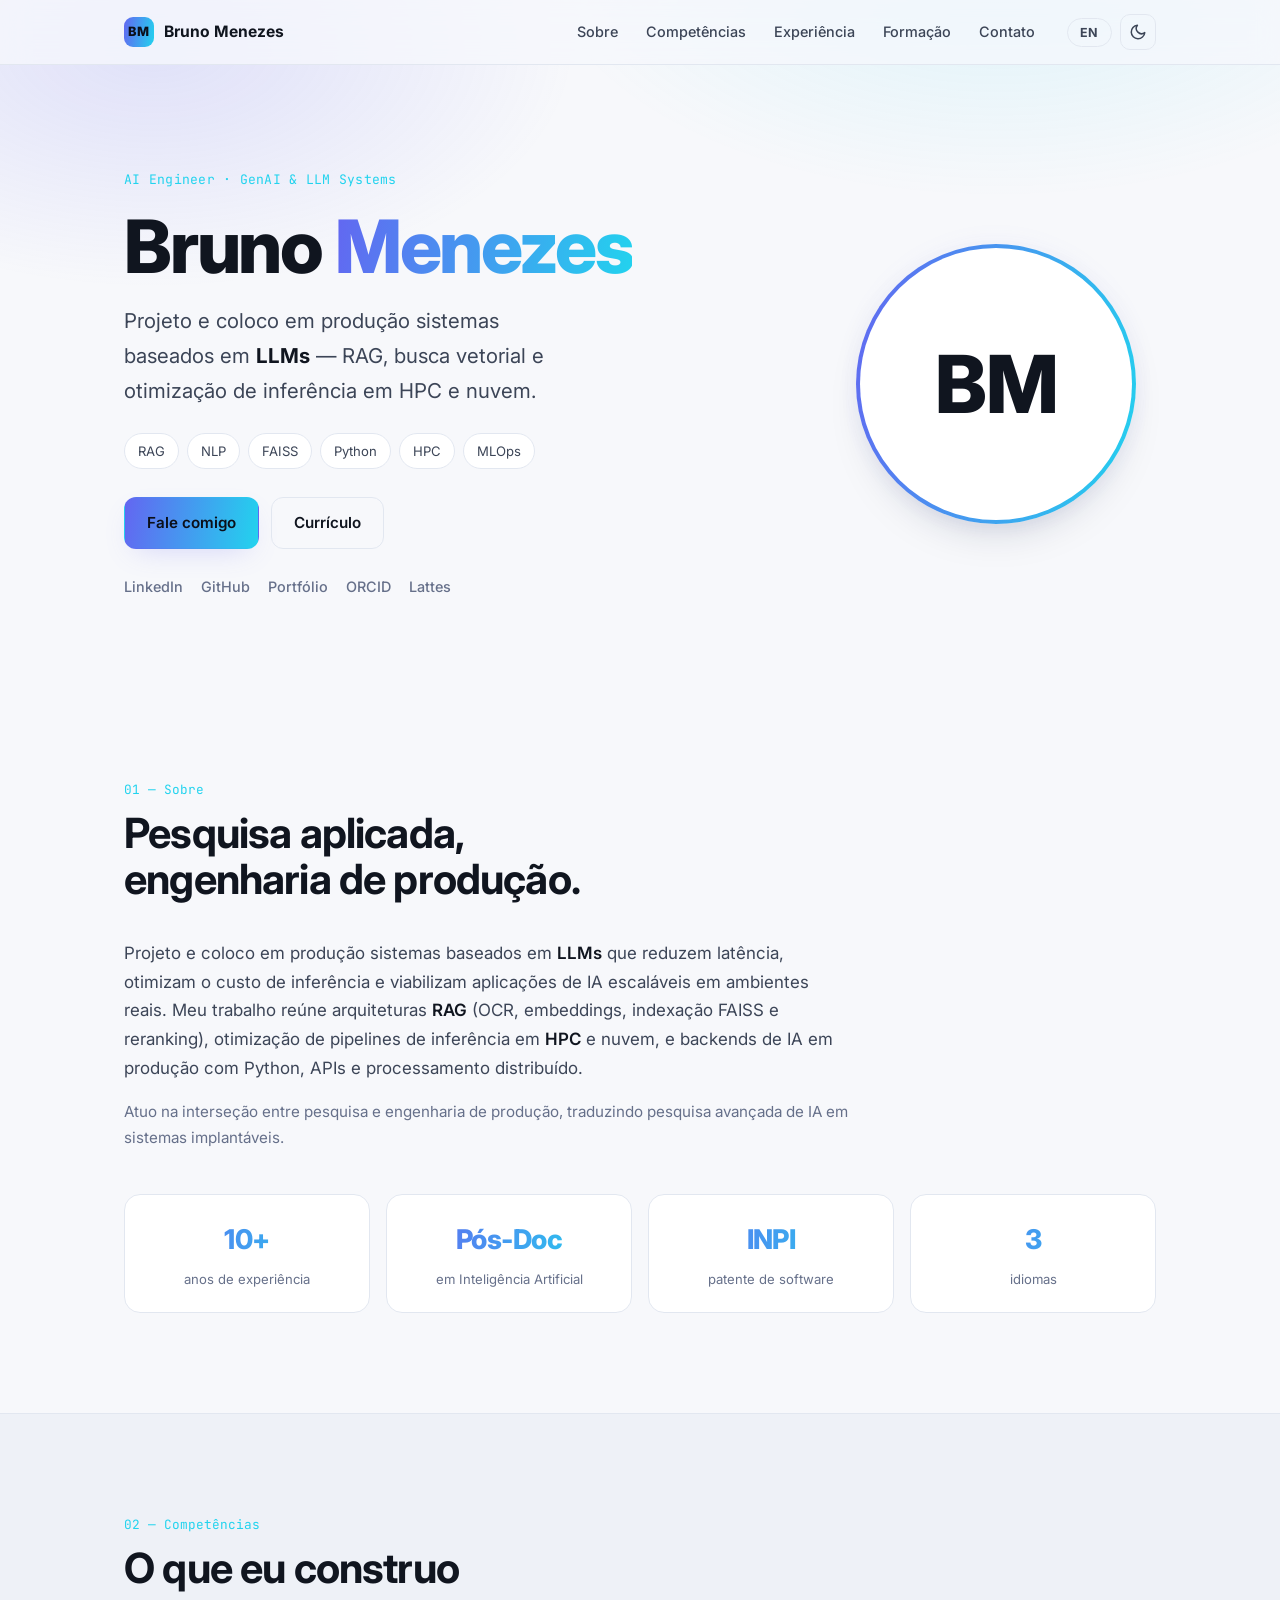
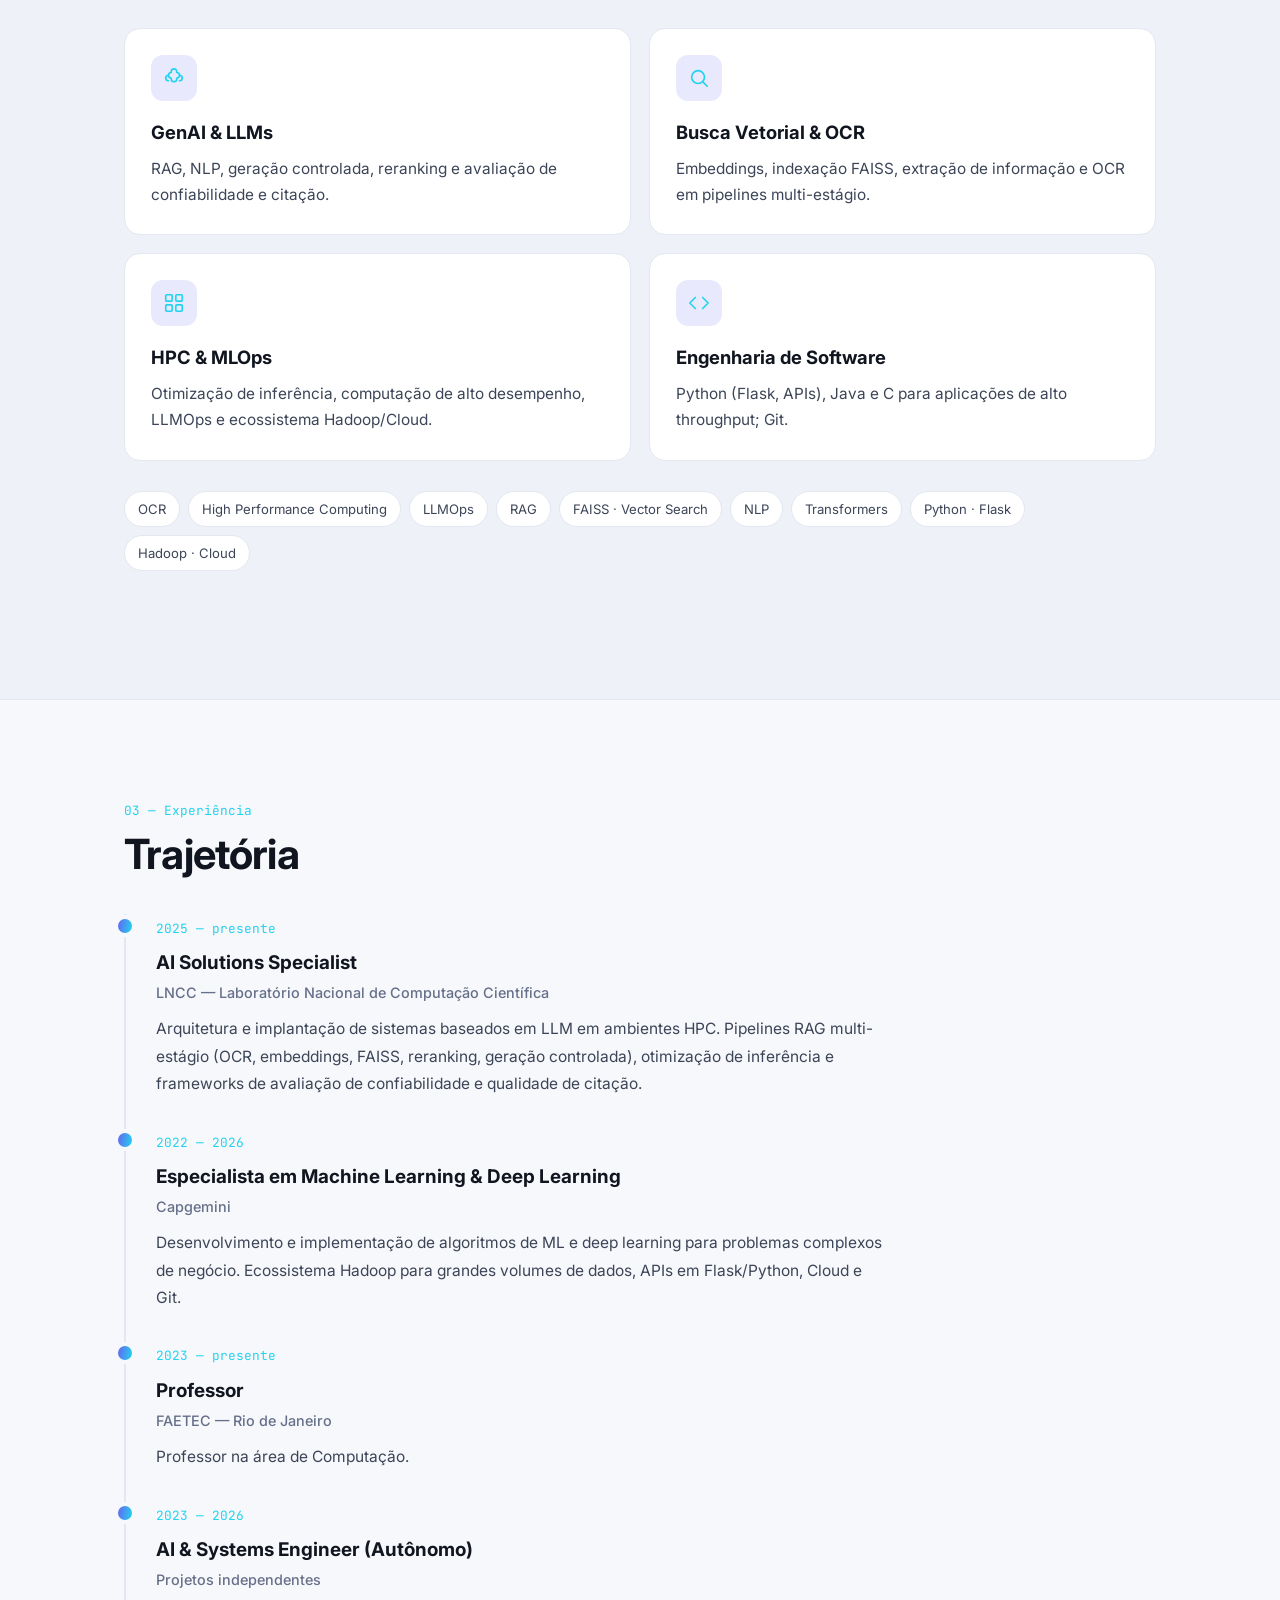
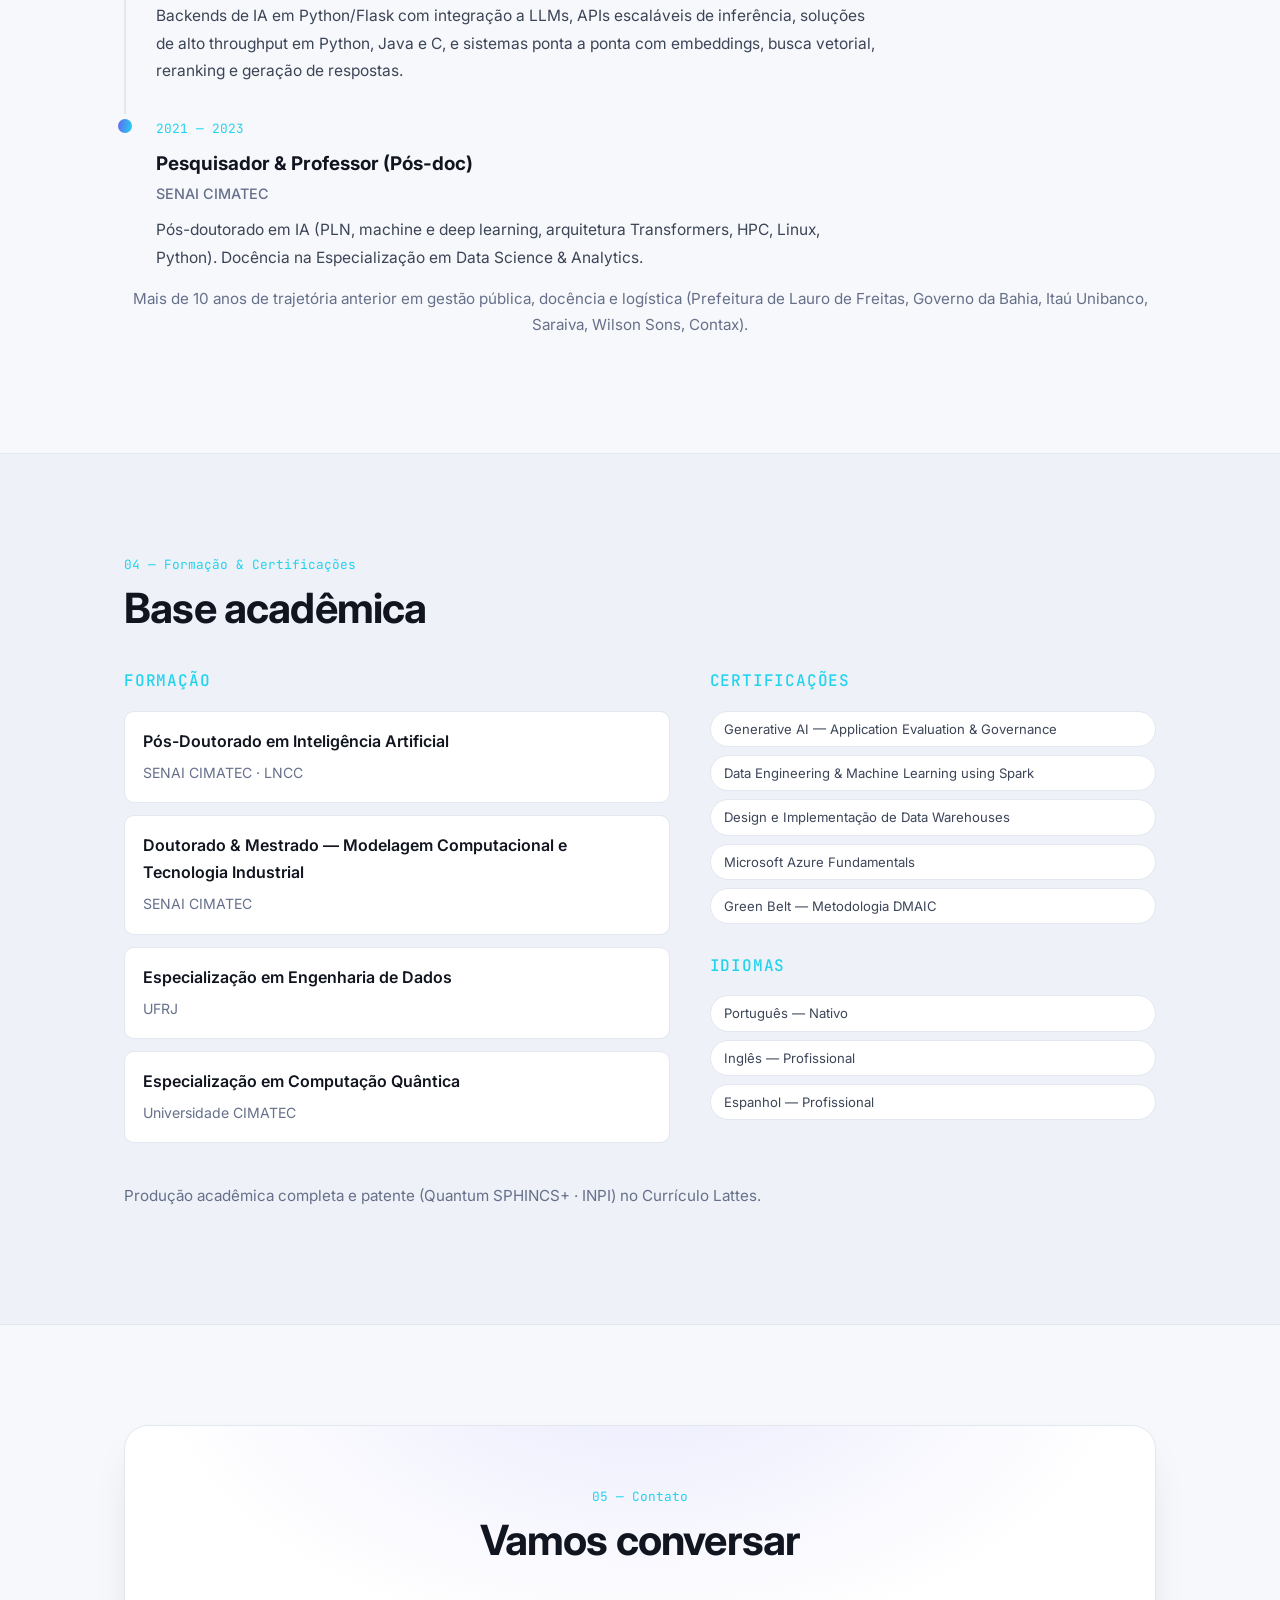
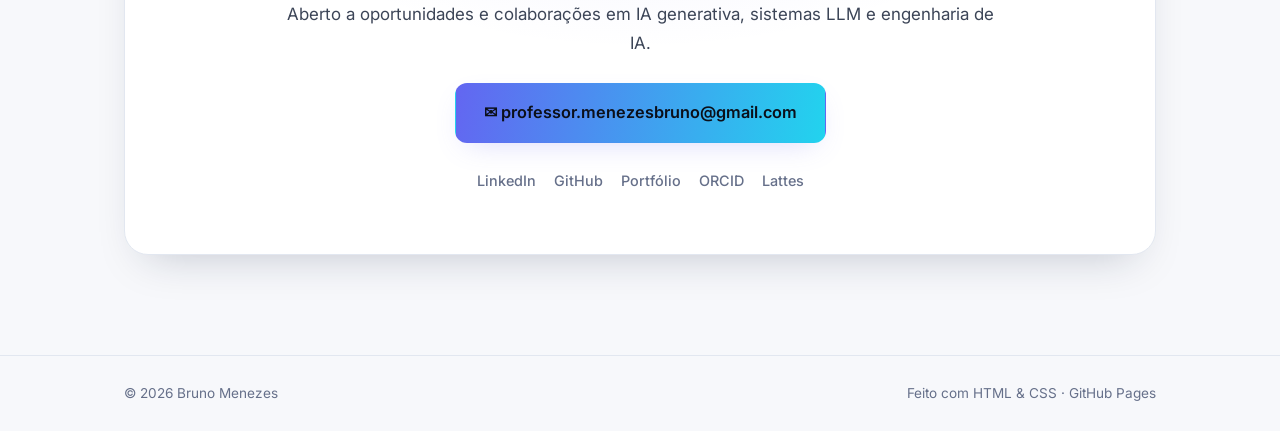
==== index.html @ fcf33733 "Redesign: template profissional moderno (tema claro/escuro, SEO, a11y, animações)" ====
<!DOCTYPE html>
<html lang="pt-BR">
<head>
  <meta charset="UTF-8" />
  <meta name="viewport" content="width=device-width, initial-scale=1.0" />
  <title>Bruno Menezes — AI Engineer · GenAI &amp; LLM Systems</title>
  <meta name="description" content="Bruno Menezes — AI Engineer especializado em sistemas GenAI e LLM em produção: RAG, NLP, busca vetorial (FAISS), Python, HPC e MLOps." />
  <meta name="author" content="Bruno Menezes" />
  <meta name="theme-color" content="#0b0f19" />

  <!-- Open Graph / Social -->
  <meta property="og:type" content="profile" />
  <meta property="og:title" content="Bruno Menezes — AI Engineer · GenAI & LLM Systems" />
  <meta property="og:description" content="Sistemas GenAI e LLM em produção: RAG, NLP, busca vetorial (FAISS), Python, HPC e MLOps." />
  <meta property="og:url" content="https://brunoleomenezes.github.io/" />
  <meta property="og:locale" content="pt_BR" />
  <meta property="og:locale:alternate" content="en_US" />
  <meta name="twitter:card" content="summary" />
  <meta name="twitter:title" content="Bruno Menezes — AI Engineer" />
  <meta name="twitter:description" content="GenAI & LLM Systems · RAG · NLP · FAISS · Python · HPC · MLOps" />

  <link rel="canonical" href="https://brunoleomenezes.github.io/" />
  <!-- Favicon: monograma BM em SVG -->
  <link rel="icon" href="data:image/svg+xml,%3Csvg xmlns='http://www.w3.org/2000/svg' viewBox='0 0 64 64'%3E%3Cdefs%3E%3ClinearGradient id='g' x1='0' y1='0' x2='1' y2='1'%3E%3Cstop offset='0' stop-color='%236366f1'/%3E%3Cstop offset='1' stop-color='%2322d3ee'/%3E%3C/linearGradient%3E%3C/defs%3E%3Crect width='64' height='64' rx='16' fill='url(%23g)'/%3E%3Ctext x='32' y='44' font-family='Arial,sans-serif' font-size='30' font-weight='700' text-anchor='middle' fill='%230b0f19'%3EBM%3C/text%3E%3C/svg%3E" />

  <link rel="preconnect" href="https://fonts.googleapis.com" />
  <link rel="preconnect" href="https://fonts.gstatic.com" crossorigin />
  <link href="https://fonts.googleapis.com/css2?family=Inter:wght@400;500;600;700;800&family=JetBrains+Mono:wght@500&display=swap" rel="stylesheet" />
  <link rel="stylesheet" href="assets/style.css?v=3" />

  <!-- Dados estruturados: Person -->
  <script type="application/ld+json">
  {
    "@context": "https://schema.org",
    "@type": "Person",
    "name": "Bruno Menezes",
    "jobTitle": "AI Engineer",
    "email": "mailto:professor.menezesbruno@gmail.com",
    "url": "https://brunoleomenezes.github.io/",
    "knowsAbout": ["Generative AI", "Large Language Models", "RAG", "NLP", "Vector Search", "FAISS", "High Performance Computing", "MLOps", "Python"],
    "sameAs": [
      "https://www.linkedin.com/in/bruno-menezes-93638b23/",
      "https://github.com/brunoleomenezes",
      "https://orcid.org/0000-0001-6249-2395",
      "http://lattes.cnpq.br/7671983530035555"
    ]
  }
  </script>
</head>
<body class="lang-pt">
  <a class="skip-link" href="#main"><span class="pt">Pular para o conteúdo</span><span class="en">Skip to content</span></a>

  <header class="site-header" id="top">
    <div class="container header-inner">
      <a class="brand" href="#top" aria-label="Bruno Menezes">
        <span class="brand-mark">BM</span>
        <span class="brand-name">Bruno Menezes</span>
      </a>
      <nav class="nav" aria-label="Primária">
        <a href="#sobre"><span class="pt">Sobre</span><span class="en">About</span></a>
        <a href="#competencias"><span class="pt">Competências</span><span class="en">Skills</span></a>
        <a href="#experiencia"><span class="pt">Experiência</span><span class="en">Experience</span></a>
        <a href="#formacao"><span class="pt">Formação</span><span class="en">Education</span></a>
        <a href="#contato"><span class="pt">Contato</span><span class="en">Contact</span></a>
      </nav>
      <div class="header-actions">
        <button id="langToggle" class="pill-btn" type="button" aria-label="Alternar idioma">
          <span class="pt">EN</span><span class="en">PT</span>
        </button>
        <button id="themeToggle" class="icon-btn" type="button" aria-label="Alternar tema" title="Tema claro/escuro">
          <svg class="ic-sun" width="18" height="18" viewBox="0 0 24 24" fill="none" stroke="currentColor" stroke-width="2" stroke-linecap="round"><circle cx="12" cy="12" r="4"/><path d="M12 2v2M12 20v2M4.9 4.9l1.4 1.4M17.7 17.7l1.4 1.4M2 12h2M20 12h2M4.9 19.1l1.4-1.4M17.7 6.3l1.4-1.4"/></svg>
          <svg class="ic-moon" width="18" height="18" viewBox="0 0 24 24" fill="none" stroke="currentColor" stroke-width="2" stroke-linecap="round" stroke-linejoin="round"><path d="M21 12.8A9 9 0 1 1 11.2 3a7 7 0 0 0 9.8 9.8z"/></svg>
        </button>
      </div>
    </div>
  </header>

  <main id="main">
    <!-- ===================== HERO ===================== -->
    <section class="hero">
      <div class="container hero-grid">
        <div class="hero-text reveal">
          <p class="kicker">AI Engineer · GenAI &amp; LLM Systems</p>
          <h1>Bruno <span class="grad">Menezes</span></h1>
          <p class="hero-sub pt">Projeto e coloco em produção sistemas baseados em <strong>LLMs</strong> — RAG, busca vetorial e otimização de inferência em HPC e nuvem.</p>
          <p class="hero-sub en">I design and ship production-grade <strong>LLM systems</strong> — RAG, vector search and inference optimization across HPC and cloud.</p>
          <ul class="chips">
            <li>RAG</li><li>NLP</li><li>FAISS</li><li>Python</li><li>HPC</li><li>MLOps</li>
          </ul>
          <div class="cta">
            <a class="btn primary" href="#contato"><span class="pt">Fale comigo</span><span class="en">Get in touch</span></a>
            <a class="btn ghost" href="http://lattes.cnpq.br/7671983530035555" target="_blank" rel="noopener"><span class="pt">Currículo</span><span class="en">Résumé</span></a>
          </div>
          <div class="social">
            <a href="https://www.linkedin.com/in/bruno-menezes-93638b23/" target="_blank" rel="noopener" aria-label="LinkedIn">LinkedIn</a>
            <a href="https://github.com/brunoleomenezes" target="_blank" rel="noopener" aria-label="GitHub">GitHub</a>
            <a href="https://sites.google.com/view/professorbrunomenezes" target="_blank" rel="noopener">Portfólio</a>
            <a href="https://orcid.org/0000-0001-6249-2395" target="_blank" rel="noopener">ORCID</a>
            <a href="http://lattes.cnpq.br/7671983530035555" target="_blank" rel="noopener">Lattes</a>
          </div>
        </div>
        <div class="hero-visual reveal">
          <div class="avatar-ring">
            <img class="avatar" src="assets/avatar.jpg" alt="Foto de Bruno Menezes" onerror="this.remove()" />
            <span class="avatar-mono" aria-hidden="true">BM</span>
          </div>
        </div>
      </div>
    </section>

    <!-- ===================== SOBRE ===================== -->
    <section id="sobre" class="section">
      <div class="container">
        <p class="section-kicker">01 — <span class="pt">Sobre</span><span class="en">About</span></p>
        <h2 class="section-title"><span class="pt">Pesquisa aplicada, engenharia de produção.</span><span class="en">Applied research, production engineering.</span></h2>
        <div class="prose reveal">
          <p class="pt">Projeto e coloco em produção sistemas baseados em <strong>LLMs</strong> que reduzem latência, otimizam o custo de inferência e viabilizam aplicações de IA escaláveis em ambientes reais. Meu trabalho reúne arquiteturas <strong>RAG</strong> (OCR, embeddings, indexação FAISS e reranking), otimização de pipelines de inferência em <strong>HPC</strong> e nuvem, e backends de IA em produção com Python, APIs e processamento distribuído.</p>
          <p class="en">I design and deploy production-grade <strong>LLM systems</strong> that reduce latency, optimize inference cost, and enable scalable AI applications in real environments. My work combines scalable <strong>RAG</strong> architectures (OCR, embeddings, FAISS indexing and reranking), inference-pipeline optimization across <strong>HPC</strong> and cloud, and production AI backends built with Python, APIs and distributed processing.</p>
          <p class="pt muted">Atuo na interseção entre pesquisa e engenharia de produção, traduzindo pesquisa avançada de IA em sistemas implantáveis.</p>
          <p class="en muted">I operate at the intersection of research and production engineering, turning advanced AI research into deployable systems.</p>
        </div>
        <div class="stats reveal">
          <div class="stat"><span class="stat-num">10+</span><span class="stat-label"><span class="pt">anos de experiência</span><span class="en">years of experience</span></span></div>
          <div class="stat"><span class="stat-num">Pós-Doc</span><span class="stat-label"><span class="pt">em Inteligência Artificial</span><span class="en">in Artificial Intelligence</span></span></div>
          <div class="stat"><span class="stat-num">INPI</span><span class="stat-label"><span class="pt">patente de software</span><span class="en">software patent</span></span></div>
          <div class="stat"><span class="stat-num">3</span><span class="stat-label"><span class="pt">idiomas</span><span class="en">languages</span></span></div>
        </div>
      </div>
    </section>

    <!-- ===================== COMPETÊNCIAS ===================== -->
    <section id="competencias" class="section alt">
      <div class="container">
        <p class="section-kicker">02 — <span class="pt">Competências</span><span class="en">Skills</span></p>
        <h2 class="section-title"><span class="pt">O que eu construo</span><span class="en">What I build</span></h2>
        <div class="cards">
          <article class="card reveal">
            <div class="card-ic">
              <svg width="22" height="22" viewBox="0 0 24 24" fill="none" stroke="currentColor" stroke-width="1.8" stroke-linecap="round" stroke-linejoin="round"><path d="M12 2a3 3 0 0 0-3 3v1a3 3 0 0 0 0 6v1a3 3 0 0 0 6 0v-1a3 3 0 0 0 0-6V5a3 3 0 0 0-3-3z"/><path d="M6 9a3 3 0 0 0 0 6M18 9a3 3 0 0 1 0 6"/></svg>
            </div>
            <h3>GenAI &amp; LLMs</h3>
            <p class="pt">RAG, NLP, geração controlada, reranking e avaliação de confiabilidade e citação.</p>
            <p class="en">RAG, NLP, controlled generation, reranking, and reliability &amp; citation evaluation.</p>
          </article>
          <article class="card reveal">
            <div class="card-ic">
              <svg width="22" height="22" viewBox="0 0 24 24" fill="none" stroke="currentColor" stroke-width="1.8" stroke-linecap="round" stroke-linejoin="round"><circle cx="11" cy="11" r="7"/><path d="M21 21l-4.3-4.3"/></svg>
            </div>
            <h3><span class="pt">Busca Vetorial &amp; OCR</span><span class="en">Vector Search &amp; OCR</span></h3>
            <p class="pt">Embeddings, indexação FAISS, extração de informação e OCR em pipelines multi-estágio.</p>
            <p class="en">Embeddings, FAISS indexing, information extraction and OCR in multi-stage pipelines.</p>
          </article>
          <article class="card reveal">
            <div class="card-ic">
              <svg width="22" height="22" viewBox="0 0 24 24" fill="none" stroke="currentColor" stroke-width="1.8" stroke-linecap="round" stroke-linejoin="round"><rect x="3" y="3" width="7" height="7" rx="1"/><rect x="14" y="3" width="7" height="7" rx="1"/><rect x="3" y="14" width="7" height="7" rx="1"/><rect x="14" y="14" width="7" height="7" rx="1"/></svg>
            </div>
            <h3>HPC &amp; MLOps</h3>
            <p class="pt">Otimização de inferência, computação de alto desempenho, LLMOps e ecossistema Hadoop/Cloud.</p>
            <p class="en">Inference optimization, high-performance computing, LLMOps and Hadoop/Cloud ecosystem.</p>
          </article>
          <article class="card reveal">
            <div class="card-ic">
              <svg width="22" height="22" viewBox="0 0 24 24" fill="none" stroke="currentColor" stroke-width="1.8" stroke-linecap="round" stroke-linejoin="round"><path d="M8 6l-6 6 6 6M16 6l6 6-6 6"/></svg>
            </div>
            <h3><span class="pt">Engenharia de Software</span><span class="en">Software Engineering</span></h3>
            <p class="pt">Python (Flask, APIs), Java e C para aplicações de alto throughput; Git.</p>
            <p class="en">Python (Flask, APIs), Java and C for high-throughput applications; Git.</p>
          </article>
        </div>
        <ul class="chips wide reveal">
          <li>OCR</li><li>High Performance Computing</li><li>LLMOps</li><li>RAG</li><li>FAISS · Vector Search</li><li>NLP</li><li>Transformers</li><li>Python · Flask</li><li>Hadoop · Cloud</li>
        </ul>
      </div>
    </section>

    <!-- ===================== EXPERIÊNCIA ===================== -->
    <section id="experiencia" class="section">
      <div class="container">
        <p class="section-kicker">03 — <span class="pt">Experiência</span><span class="en">Experience</span></p>
        <h2 class="section-title"><span class="pt">Trajetória</span><span class="en">Career</span></h2>
        <ol class="timeline">
          <li class="reveal">
            <span class="when">2025 — <span class="pt">presente</span><span class="en">present</span></span>
            <h3>AI Solutions Specialist</h3>
            <p class="where">LNCC — Laboratório Nacional de Computação Científica</p>
            <p class="pt">Arquitetura e implantação de sistemas baseados em LLM em ambientes HPC. Pipelines RAG multi-estágio (OCR, embeddings, FAISS, reranking, geração controlada), otimização de inferência e frameworks de avaliação de confiabilidade e qualidade de citação.</p>
            <p class="en">Architected and deployed large-scale LLM-based systems in HPC environments. Multi-stage RAG pipelines (OCR, embeddings, FAISS, reranking, controlled generation), inference optimization and evaluation frameworks for reliability, citation quality and evidence gating.</p>
          </li>
          <li class="reveal">
            <span class="when">2022 — 2026</span>
            <h3><span class="pt">Especialista em Machine Learning &amp; Deep Learning</span><span class="en">Specialist in Machine Learning &amp; Deep Learning</span></h3>
            <p class="where">Capgemini</p>
            <p class="pt">Desenvolvimento e implementação de algoritmos de ML e deep learning para problemas complexos de negócio. Ecossistema Hadoop para grandes volumes de dados, APIs em Flask/Python, Cloud e Git.</p>
            <p class="en">Development and implementation of ML and deep learning algorithms for complex business problems. Hadoop ecosystem for large data volumes, Flask/Python APIs, Cloud and Git.</p>
          </li>
          <li class="reveal">
            <span class="when">2023 — <span class="pt">presente</span><span class="en">present</span></span>
            <h3><span class="pt">Professor</span><span class="en">Professor</span></h3>
            <p class="where">FAETEC — Rio de Janeiro</p>
            <p class="pt">Professor na área de Computação.</p>
            <p class="en">Professor in the field of Computing.</p>
          </li>
          <li class="reveal">
            <span class="when">2023 — 2026</span>
            <h3><span class="pt">AI &amp; Systems Engineer (Autônomo)</span><span class="en">AI &amp; Systems Engineer (Independent)</span></h3>
            <p class="where"><span class="pt">Projetos independentes</span><span class="en">Independent projects</span></p>
            <p class="pt">Backends de IA em Python/Flask com integração a LLMs, APIs escaláveis de inferência, soluções de alto throughput em Python, Java e C, e sistemas ponta a ponta com embeddings, busca vetorial, reranking e geração de respostas.</p>
            <p class="en">AI backends in Python/Flask with LLM integrations, scalable inference APIs, high-throughput solutions in Python, Java and C, and end-to-end systems with embeddings, vector search, reranking and response generation.</p>
          </li>
          <li class="reveal">
            <span class="when">2021 — 2023</span>
            <h3><span class="pt">Pesquisador &amp; Professor (Pós-doc)</span><span class="en">Researcher &amp; Professor (Postdoc)</span></h3>
            <p class="where">SENAI CIMATEC</p>
            <p class="pt">Pós-doutorado em IA (PLN, machine e deep learning, arquitetura Transformers, HPC, Linux, Python). Docência na Especialização em Data Science &amp; Analytics.</p>
            <p class="en">Postdoctoral research in AI (NLP, machine and deep learning, Transformer architecture, HPC, Linux, Python). Teaching in the Data Science &amp; Analytics specialization.</p>
          </li>
        </ol>
        <p class="muted pt center">Mais de 10 anos de trajetória anterior em gestão pública, docência e logística (Prefeitura de Lauro de Freitas, Governo da Bahia, Itaú Unibanco, Saraiva, Wilson Sons, Contax).</p>
        <p class="muted en center">10+ years of prior experience in public administration, teaching and logistics (Lauro de Freitas City Hall, Government of Bahia, Itaú Unibanco, Saraiva, Wilson Sons, Contax).</p>
      </div>
    </section>

    <!-- ===================== FORMAÇÃO & CERTIFICAÇÕES ===================== -->
    <section id="formacao" class="section alt">
      <div class="container">
        <p class="section-kicker">04 — <span class="pt">Formação &amp; Certificações</span><span class="en">Education &amp; Certifications</span></p>
        <h2 class="section-title"><span class="pt">Base acadêmica</span><span class="en">Academic foundation</span></h2>
        <div class="edu-grid">
          <div class="edu-col reveal">
            <h3 class="colhead"><span class="pt">Formação</span><span class="en">Education</span></h3>
            <ul class="edu-list">
              <li><strong><span class="pt">Pós-Doutorado em Inteligência Artificial</span><span class="en">Post-doctorate in Artificial Intelligence</span></strong><span class="edu-org">SENAI CIMATEC · LNCC</span></li>
              <li><strong><span class="pt">Doutorado &amp; Mestrado — Modelagem Computacional e Tecnologia Industrial</span><span class="en">Doctorate &amp; Master's — Computational Modeling and Industrial Technology</span></strong><span class="edu-org">SENAI CIMATEC</span></li>
              <li><strong><span class="pt">Especialização em Engenharia de Dados</span><span class="en">Specialization in Data Engineering</span></strong><span class="edu-org">UFRJ</span></li>
              <li><strong><span class="pt">Especialização em Computação Quântica</span><span class="en">Specialization in Quantum Computing</span></strong><span class="edu-org">Universidade CIMATEC</span></li>
            </ul>
          </div>
          <div class="edu-col reveal">
            <h3 class="colhead"><span class="pt">Certificações</span><span class="en">Certifications</span></h3>
            <ul class="chips col">
              <li>Generative AI — Application Evaluation &amp; Governance</li>
              <li>Data Engineering &amp; Machine Learning using Spark</li>
              <li>Design e Implementação de Data Warehouses</li>
              <li>Microsoft Azure Fundamentals</li>
              <li>Green Belt — Metodologia DMAIC</li>
            </ul>
            <h3 class="colhead"><span class="pt">Idiomas</span><span class="en">Languages</span></h3>
            <ul class="chips col">
              <li><span class="pt">Português — Nativo</span><span class="en">Portuguese — Native</span></li>
              <li><span class="pt">Inglês — Profissional</span><span class="en">English — Professional</span></li>
              <li><span class="pt">Espanhol — Profissional</span><span class="en">Spanish — Professional</span></li>
            </ul>
          </div>
        </div>
        <p class="muted pt">Produção acadêmica completa e patente (Quantum SPHINCS+ · INPI) no <a href="http://lattes.cnpq.br/7671983530035555" target="_blank" rel="noopener">Currículo Lattes</a>.</p>
        <p class="muted en">Full academic record and patent (Quantum SPHINCS+ · INPI) on the <a href="http://lattes.cnpq.br/7671983530035555" target="_blank" rel="noopener">Lattes CV</a>.</p>
      </div>
    </section>

    <!-- ===================== CONTATO ===================== -->
    <section id="contato" class="section">
      <div class="container">
        <div class="contact-card reveal">
          <p class="section-kicker">05 — <span class="pt">Contato</span><span class="en">Contact</span></p>
          <h2 class="section-title"><span class="pt">Vamos conversar</span><span class="en">Let's talk</span></h2>
          <p class="prose pt">Aberto a oportunidades e colaborações em IA generativa, sistemas LLM e engenharia de IA.</p>
          <p class="prose en">Open to opportunities and collaborations in generative AI, LLM systems and AI engineering.</p>
          <a class="btn primary big" href="mailto:professor.menezesbruno@gmail.com">✉︎ professor.menezesbruno@gmail.com</a>
          <div class="social center">
            <a href="https://www.linkedin.com/in/bruno-menezes-93638b23/" target="_blank" rel="noopener">LinkedIn</a>
            <a href="https://github.com/brunoleomenezes" target="_blank" rel="noopener">GitHub</a>
            <a href="https://sites.google.com/view/professorbrunomenezes" target="_blank" rel="noopener">Portfólio</a>
            <a href="https://orcid.org/0000-0001-6249-2395" target="_blank" rel="noopener">ORCID</a>
            <a href="http://lattes.cnpq.br/7671983530035555" target="_blank" rel="noopener">Lattes</a>
          </div>
        </div>
      </div>
    </section>
  </main>

  <footer class="site-footer">
    <div class="container footer-inner">
      <span>© <span id="year"></span> Bruno Menezes</span>
      <span class="pt">Feito com HTML &amp; CSS · GitHub Pages</span>
      <span class="en">Built with HTML &amp; CSS · GitHub Pages</span>
    </div>
  </footer>

  <script>
    document.getElementById('year').textContent = new Date().getFullYear();

    /* ---------- Idioma (PT/EN) ---------- */
    (function () {
      var body = document.body;
      var saved = localStorage.getItem('lang');
      if (saved === 'en' || saved === 'pt') apply(saved);
      function apply(lang) {
        body.classList.remove('lang-pt', 'lang-en');
        body.classList.add('lang-' + lang);
        document.documentElement.lang = (lang === 'en') ? 'en' : 'pt-BR';
        localStorage.setItem('lang', lang);
      }
      document.getElementById('langToggle').addEventListener('click', function () {
        apply(body.classList.contains('lang-en') ? 'pt' : 'en');
      });
    })();

    /* ---------- Tema (claro/escuro) ---------- */
    (function () {
      var root = document.documentElement;
      var saved = localStorage.getItem('theme');
      if (saved) root.setAttribute('data-theme', saved);
      document.getElementById('themeToggle').addEventListener('click', function () {
        var cur = root.getAttribute('data-theme');
        if (!cur) cur = matchMedia('(prefers-color-scheme: light)').matches ? 'light' : 'dark';
        var next = cur === 'dark' ? 'light' : 'dark';
        root.setAttribute('data-theme', next);
        localStorage.setItem('theme', next);
      });
    })();

    /* ---------- Revelação no scroll ---------- */
    (function () {
      var reduce = matchMedia('(prefers-reduced-motion: reduce)').matches;
      var items = document.querySelectorAll('.reveal');
      if (reduce || !('IntersectionObserver' in window)) {
        items.forEach(function (el) { el.classList.add('in'); });
        return;
      }
      var io = new IntersectionObserver(function (entries) {
        entries.forEach(function (e) {
          if (e.isIntersecting) { e.target.classList.add('in'); io.unobserve(e.target); }
        });
      }, { threshold: 0.12 });
      items.forEach(function (el) { io.observe(el); });
    })();
  </script>
</body>
</html>
---- assets/style.css ----
/* =========================================================
   Bruno Menezes — Template pessoal
   Design system: tema claro/escuro, i18n PT/EN, responsivo
   ========================================================= */

:root {
  /* Escala tipográfica e espaçamento */
  --font: 'Inter', -apple-system, BlinkMacSystemFont, 'Segoe UI', Roboto, sans-serif;
  --mono: 'JetBrains Mono', ui-monospace, SFMono-Regular, Menlo, monospace;
  --container: 1080px;
  --radius: 16px;
  --radius-sm: 10px;

  /* Acento (gradiente da marca) */
  --accent: #6366f1;
  --accent-2: #22d3ee;
  --grad: linear-gradient(100deg, var(--accent), var(--accent-2));

  /* Tema escuro (padrão) */
  --bg: #0b0f19;
  --bg-elev: #111726;
  --bg-alt: #0e1320;
  --card: #141b2c;
  --card-hover: #18213500;
  --text: #e8ecf3;
  --text-soft: #b7c0d0;
  --muted: #8b95a7;
  --border: #212a3d;
  --ring: rgba(99, 102, 241, .35);
  --shadow: 0 20px 50px -20px rgba(0, 0, 0, .6);
  --header-bg: rgba(11, 15, 25, .72);
}

:root[data-theme="light"] {
  --bg: #f7f8fb;
  --bg-elev: #ffffff;
  --bg-alt: #eef1f7;
  --card: #ffffff;
  --text: #10151f;
  --text-soft: #3c4557;
  --muted: #66708a;
  --border: #e2e7f0;
  --ring: rgba(99, 102, 241, .28);
  --shadow: 0 20px 45px -22px rgba(20, 30, 60, .25);
  --header-bg: rgba(247, 248, 251, .78);
}

@media (prefers-color-scheme: light) {
  :root:not([data-theme]) {
    --bg: #f7f8fb; --bg-elev: #ffffff; --bg-alt: #eef1f7; --card: #ffffff;
    --text: #10151f; --text-soft: #3c4557; --muted: #66708a; --border: #e2e7f0;
    --ring: rgba(99, 102, 241, .28); --shadow: 0 20px 45px -22px rgba(20, 30, 60, .25);
    --header-bg: rgba(247, 248, 251, .78);
  }
}

* { box-sizing: border-box; }
html { scroll-behavior: smooth; scroll-padding-top: 84px; }

body {
  margin: 0;
  font-family: var(--font);
  background: var(--bg);
  color: var(--text);
  line-height: 1.7;
  -webkit-font-smoothing: antialiased;
  overflow-x: hidden;
}

/* Fundo com brilho sutil */
body::before {
  content: "";
  position: fixed;
  inset: 0;
  z-index: -1;
  background:
    radial-gradient(60% 45% at 78% -5%, rgba(34, 211, 238, .12), transparent 60%),
    radial-gradient(55% 45% at 12% 5%, rgba(99, 102, 241, .16), transparent 60%);
  pointer-events: none;
}

a { color: inherit; text-decoration: none; }
.container { width: 100%; max-width: var(--container); margin: 0 auto; padding: 0 24px; }

/* ---------- i18n ---------- */
.en { display: none; }
body.lang-en .en { display: revert; }
body.lang-en .pt { display: none; }
.nav a .pt, .nav a .en, h1 .pt, h1 .en, h2 .pt, h2 .en, h3 .pt, h3 .en,
.when .pt, .when .en, .pill-btn .pt, .pill-btn .en, .section-kicker .pt, .section-kicker .en,
.stat-label .pt, .stat-label .en, li .pt, li .en { display: inline; }
body.lang-en .nav a .pt, body.lang-en h1 .pt, body.lang-en h2 .pt, body.lang-en h3 .pt,
body.lang-en .when .pt, body.lang-en .pill-btn .pt, body.lang-en .section-kicker .pt,
body.lang-en .stat-label .pt, body.lang-en li .pt { display: none; }
body:not(.lang-en) .nav a .en, body:not(.lang-en) h1 .en, body:not(.lang-en) h2 .en,
body:not(.lang-en) h3 .en, body:not(.lang-en) .when .en, body:not(.lang-en) .pill-btn .en,
body:not(.lang-en) .section-kicker .en, body:not(.lang-en) .stat-label .en,
body:not(.lang-en) li .en { display: none; }

/* ---------- Acessibilidade ---------- */
.skip-link {
  position: absolute; left: -9999px; top: 0; z-index: 100;
  background: var(--accent); color: #fff; padding: 10px 16px; border-radius: 0 0 8px 0;
}
.skip-link:focus { left: 0; }
:focus-visible { outline: 2px solid var(--accent); outline-offset: 3px; border-radius: 4px; }

/* ---------- Header ---------- */
.site-header {
  position: sticky; top: 0; z-index: 50;
  background: var(--header-bg);
  backdrop-filter: saturate(160%) blur(14px);
  -webkit-backdrop-filter: saturate(160%) blur(14px);
  border-bottom: 1px solid var(--border);
}
.header-inner { display: flex; align-items: center; gap: 20px; height: 64px; }
.brand { display: flex; align-items: center; gap: 10px; font-weight: 700; }
.brand-mark {
  display: grid; place-items: center; width: 30px; height: 30px; border-radius: 9px;
  background: var(--grad); color: #0b0f19; font-weight: 800; font-size: .8rem; letter-spacing: .02em;
}
.brand-name { font-size: .98rem; }
.nav { display: flex; gap: 4px; margin-left: auto; }
.nav a {
  color: var(--text-soft); font-size: .9rem; font-weight: 500;
  padding: 8px 12px; border-radius: 8px; transition: color .2s, background .2s;
}
.nav a:hover { color: var(--text); background: color-mix(in srgb, var(--accent) 12%, transparent); }
.header-actions { display: flex; align-items: center; gap: 8px; }

.pill-btn {
  font-family: var(--font); font-size: .78rem; font-weight: 700; letter-spacing: .06em;
  color: var(--text-soft); background: transparent; border: 1px solid var(--border);
  padding: 6px 12px; border-radius: 999px; cursor: pointer; transition: all .2s;
}
.pill-btn:hover { color: var(--text); border-color: var(--accent); }
.icon-btn {
  display: grid; place-items: center; width: 36px; height: 36px; border-radius: 10px;
  color: var(--text-soft); background: transparent; border: 1px solid var(--border); cursor: pointer;
  transition: all .2s;
}
.icon-btn:hover { color: var(--text); border-color: var(--accent); }
.ic-moon { display: none; }
:root[data-theme="light"] .ic-sun { display: none; }
:root[data-theme="light"] .ic-moon { display: block; }
@media (prefers-color-scheme: light) {
  :root:not([data-theme]) .ic-sun { display: none; }
  :root:not([data-theme]) .ic-moon { display: block; }
}

/* ---------- Hero ---------- */
.hero { padding: clamp(48px, 9vw, 104px) 0 clamp(40px, 7vw, 80px); }
.hero-grid { display: grid; grid-template-columns: 1.35fr .65fr; gap: 48px; align-items: center; }
.kicker {
  font-family: var(--mono); font-size: .82rem; letter-spacing: .02em;
  color: var(--accent-2); margin: 0 0 18px;
}
.hero h1 {
  font-size: clamp(2.6rem, 7vw, 4.6rem); line-height: 1.02; letter-spacing: -.03em;
  margin: 0 0 20px; font-weight: 800;
}
.grad { background: var(--grad); -webkit-background-clip: text; background-clip: text; color: transparent; }
.hero-sub { font-size: clamp(1.05rem, 2vw, 1.28rem); color: var(--text-soft); max-width: 34ch; margin: 0 0 24px; }
.hero-sub strong { color: var(--text); }

.chips { display: flex; flex-wrap: wrap; gap: 8px; list-style: none; padding: 0; margin: 0 0 28px; }
.chips li {
  font-size: .82rem; color: var(--text-soft); background: var(--bg-elev);
  border: 1px solid var(--border); padding: 6px 13px; border-radius: 999px;
}
.chips.wide { margin-top: 30px; }
.chips.col { flex-direction: column; align-items: flex-start; }
.chips.col li { width: 100%; }

.cta { display: flex; flex-wrap: wrap; gap: 12px; margin-bottom: 26px; }
.btn {
  display: inline-flex; align-items: center; justify-content: center;
  font-weight: 600; font-size: .95rem; padding: 12px 22px; border-radius: 12px;
  border: 1px solid transparent; transition: transform .15s, box-shadow .2s, background .2s, border-color .2s;
}
.btn.primary { background: var(--grad); color: #0b0f19; box-shadow: 0 10px 30px -12px var(--ring); }
.btn.primary:hover { transform: translateY(-2px); box-shadow: 0 16px 36px -12px var(--ring); }
.btn.ghost { background: transparent; border-color: var(--border); color: var(--text); }
.btn.ghost:hover { border-color: var(--accent); transform: translateY(-2px); }
.btn.big { font-size: 1.02rem; padding: 15px 28px; }

.social { display: flex; flex-wrap: wrap; gap: 18px; }
.social a { color: var(--muted); font-size: .9rem; font-weight: 500; transition: color .2s; position: relative; }
.social a:hover { color: var(--accent-2); }
.social.center { justify-content: center; margin-top: 26px; }

/* Avatar */
.hero-visual { display: flex; justify-content: center; }
.avatar-ring {
  position: relative; width: min(280px, 62vw); aspect-ratio: 1; border-radius: 50%;
  display: grid; place-items: center;
  background: var(--grad); padding: 4px;
  box-shadow: var(--shadow);
}
.avatar-ring::after {
  content: ""; position: absolute; inset: -18px; border-radius: 50%;
  background: radial-gradient(circle, var(--ring), transparent 70%); z-index: -1; filter: blur(6px);
}
.avatar { width: 100%; height: 100%; border-radius: 50%; object-fit: cover; }
.avatar-mono {
  position: absolute; inset: 4px; border-radius: 50%; display: grid; place-items: center;
  background: var(--bg-elev); color: var(--text);
  font-size: clamp(3rem, 10vw, 5rem); font-weight: 800; letter-spacing: -.02em;
}
.avatar + .avatar-mono { display: none; }

/* ---------- Sections ---------- */
.section { padding: clamp(56px, 9vw, 100px) 0; }
.section.alt { background: var(--bg-alt); border-top: 1px solid var(--border); border-bottom: 1px solid var(--border); }
.section-kicker { font-family: var(--mono); font-size: .8rem; color: var(--accent-2); margin: 0 0 10px; }
.section-title {
  font-size: clamp(1.7rem, 4vw, 2.6rem); letter-spacing: -.02em; line-height: 1.1;
  margin: 0 0 36px; font-weight: 700; max-width: 20ch;
}
.prose { max-width: 66ch; font-size: 1.06rem; color: var(--text-soft); }
.prose p { margin: 0 0 16px; }
.prose strong { color: var(--text); font-weight: 600; }
.muted { color: var(--muted); font-size: .95rem; }
.center { text-align: center; margin-left: auto; margin-right: auto; }

/* Stats */
.stats {
  display: grid; grid-template-columns: repeat(4, 1fr); gap: 16px; margin-top: 44px;
}
.stat {
  background: var(--card); border: 1px solid var(--border); border-radius: var(--radius);
  padding: 22px; text-align: center;
}
.stat-num {
  display: block; font-size: 1.7rem; font-weight: 800; letter-spacing: -.02em;
  background: var(--grad); -webkit-background-clip: text; background-clip: text; color: transparent;
}
.stat-label { display: block; font-size: .82rem; color: var(--muted); margin-top: 4px; }

/* Cards */
.cards { display: grid; grid-template-columns: repeat(2, 1fr); gap: 18px; }
.card {
  background: var(--card); border: 1px solid var(--border); border-radius: var(--radius);
  padding: 26px; transition: transform .2s, border-color .2s, box-shadow .2s;
}
.card:hover { transform: translateY(-4px); border-color: var(--accent); box-shadow: var(--shadow); }
.card-ic {
  display: grid; place-items: center; width: 46px; height: 46px; border-radius: 12px;
  color: var(--accent-2); background: color-mix(in srgb, var(--accent) 14%, transparent);
  margin-bottom: 16px;
}
.card h3 { margin: 0 0 8px; font-size: 1.15rem; }
.card p { margin: 0; color: var(--text-soft); font-size: .96rem; }

/* Timeline */
.timeline { list-style: none; padding: 0; margin: 0; max-width: 760px; }
.timeline li {
  position: relative; padding: 0 0 30px 30px; border-left: 2px solid var(--border);
}
.timeline li:last-child { border-left-color: transparent; padding-bottom: 0; }
.timeline li::before {
  content: ""; position: absolute; left: -8px; top: 5px; width: 14px; height: 14px;
  border-radius: 50%; background: var(--grad); box-shadow: 0 0 0 4px var(--bg);
}
.section.alt .timeline li::before { box-shadow: 0 0 0 4px var(--bg-alt); }
.when { font-family: var(--mono); font-size: .8rem; color: var(--accent-2); }
.timeline h3 { margin: 6px 0 2px; font-size: 1.18rem; }
.where { color: var(--muted); font-size: .9rem; margin: 0 0 10px; font-weight: 500; }
.timeline p:not(.where) { color: var(--text-soft); font-size: .97rem; margin: 0; }

/* Education grid */
.edu-grid { display: grid; grid-template-columns: 1.1fr .9fr; gap: 40px; margin-bottom: 28px; }
.colhead { font-size: 1rem; margin: 0 0 16px; color: var(--accent-2); text-transform: uppercase; letter-spacing: .05em; font-family: var(--mono); font-weight: 500; }
.edu-col .colhead + .colhead { margin-top: 30px; }
.edu-list { list-style: none; padding: 0; margin: 0; }
.edu-list li {
  padding: 16px 18px; background: var(--card); border: 1px solid var(--border);
  border-radius: var(--radius-sm); margin-bottom: 12px;
}
.edu-list strong { display: block; font-weight: 600; margin-bottom: 4px; }
.edu-org { color: var(--muted); font-size: .88rem; }

/* Contact */
.contact-card {
  background: var(--card); border: 1px solid var(--border); border-radius: 24px;
  padding: clamp(32px, 6vw, 60px); text-align: center; box-shadow: var(--shadow);
  background-image: radial-gradient(80% 120% at 50% -20%, color-mix(in srgb, var(--accent) 14%, transparent), transparent 60%);
}
.contact-card .section-title { margin-left: auto; margin-right: auto; max-width: none; }
.contact-card .prose { margin: 0 auto 26px; }
.contact-card .btn { margin: 0 auto; }

/* Footer */
.site-footer { border-top: 1px solid var(--border); padding: 26px 0; }
.footer-inner { display: flex; justify-content: space-between; gap: 12px; flex-wrap: wrap; color: var(--muted); font-size: .85rem; }

/* ---------- Reveal ---------- */
.reveal { opacity: 0; transform: translateY(18px); transition: opacity .6s ease, transform .6s ease; }
.reveal.in { opacity: 1; transform: none; }
@media (prefers-reduced-motion: reduce) { .reveal { opacity: 1; transform: none; transition: none; } }

/* ---------- Responsivo ---------- */
@media (max-width: 860px) {
  .hero-grid { grid-template-columns: 1fr; gap: 32px; }
  .hero-visual { order: -1; }
  .hero-sub { max-width: none; }
  .cards { grid-template-columns: 1fr; }
  .stats { grid-template-columns: repeat(2, 1fr); }
  .edu-grid { grid-template-columns: 1fr; gap: 30px; }
  .nav { display: none; }
}
@media (max-width: 420px) {
  .stats { grid-template-columns: 1fr; }
}
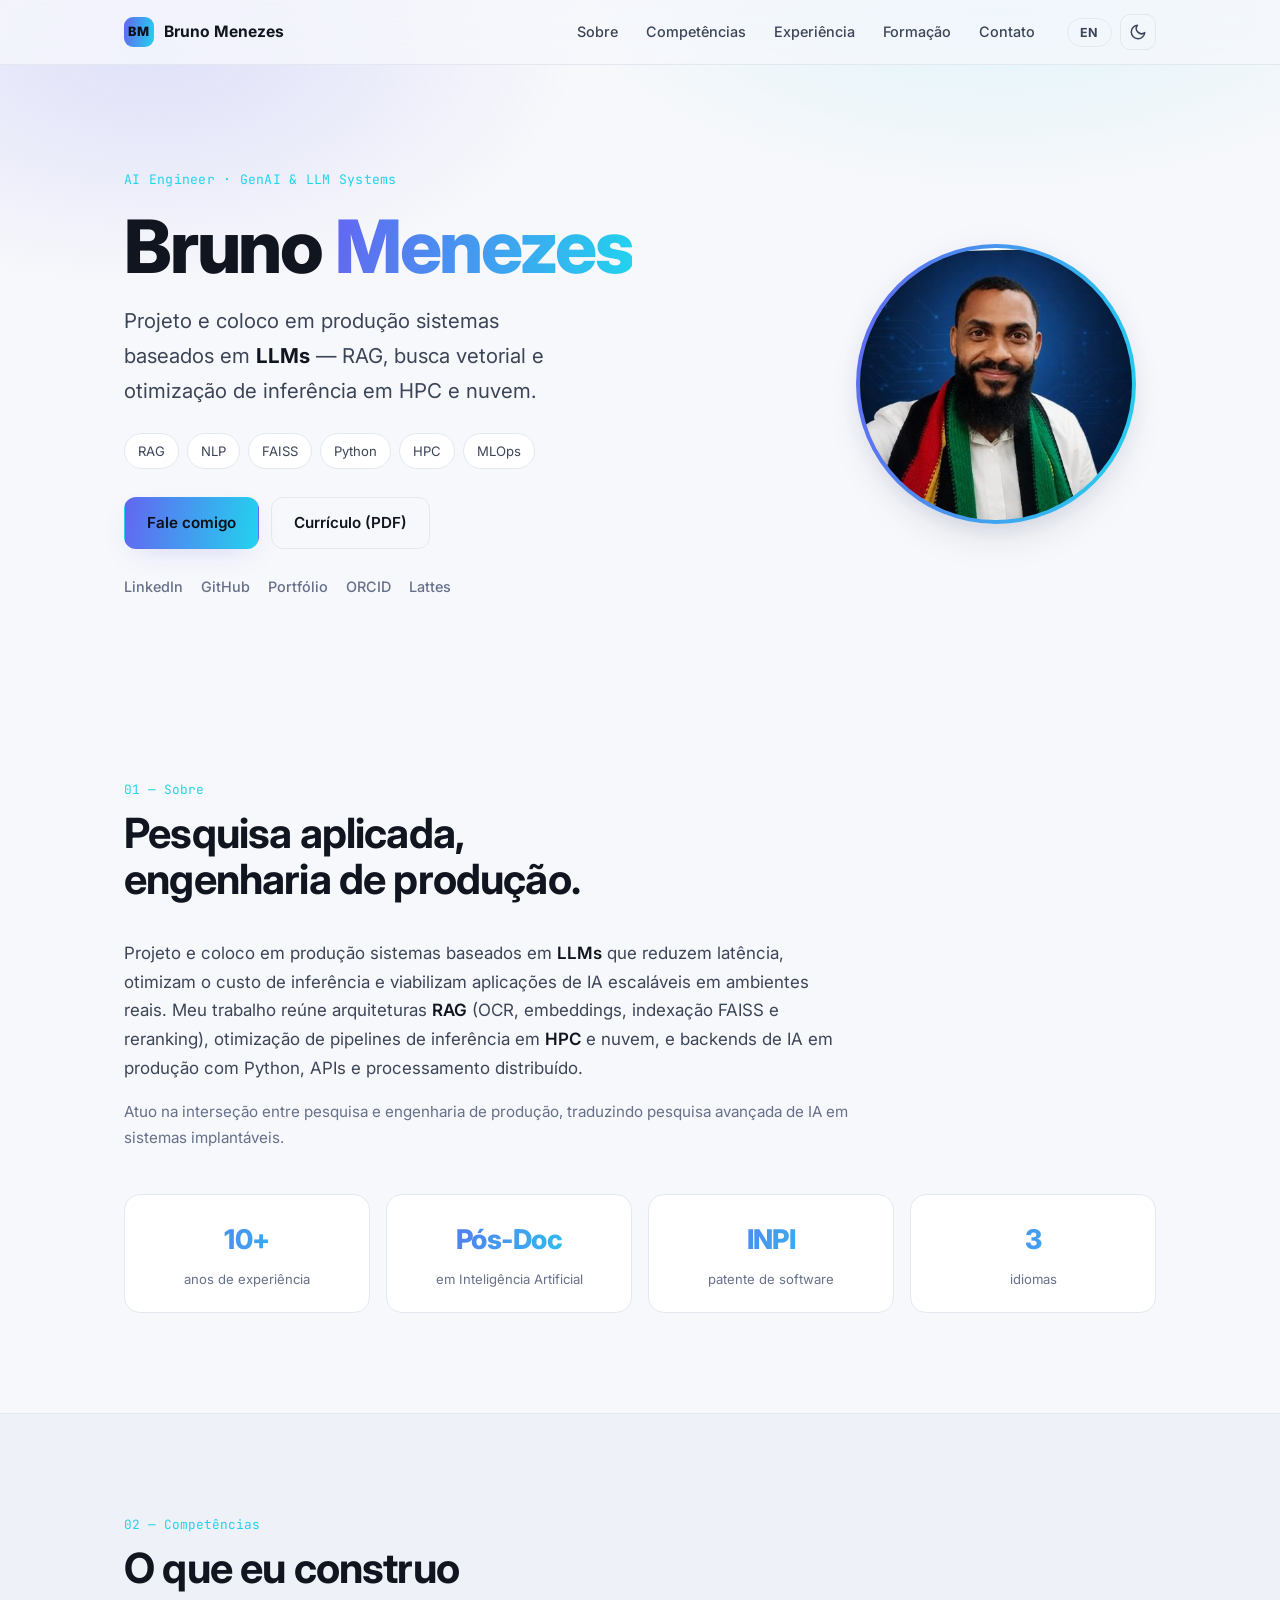
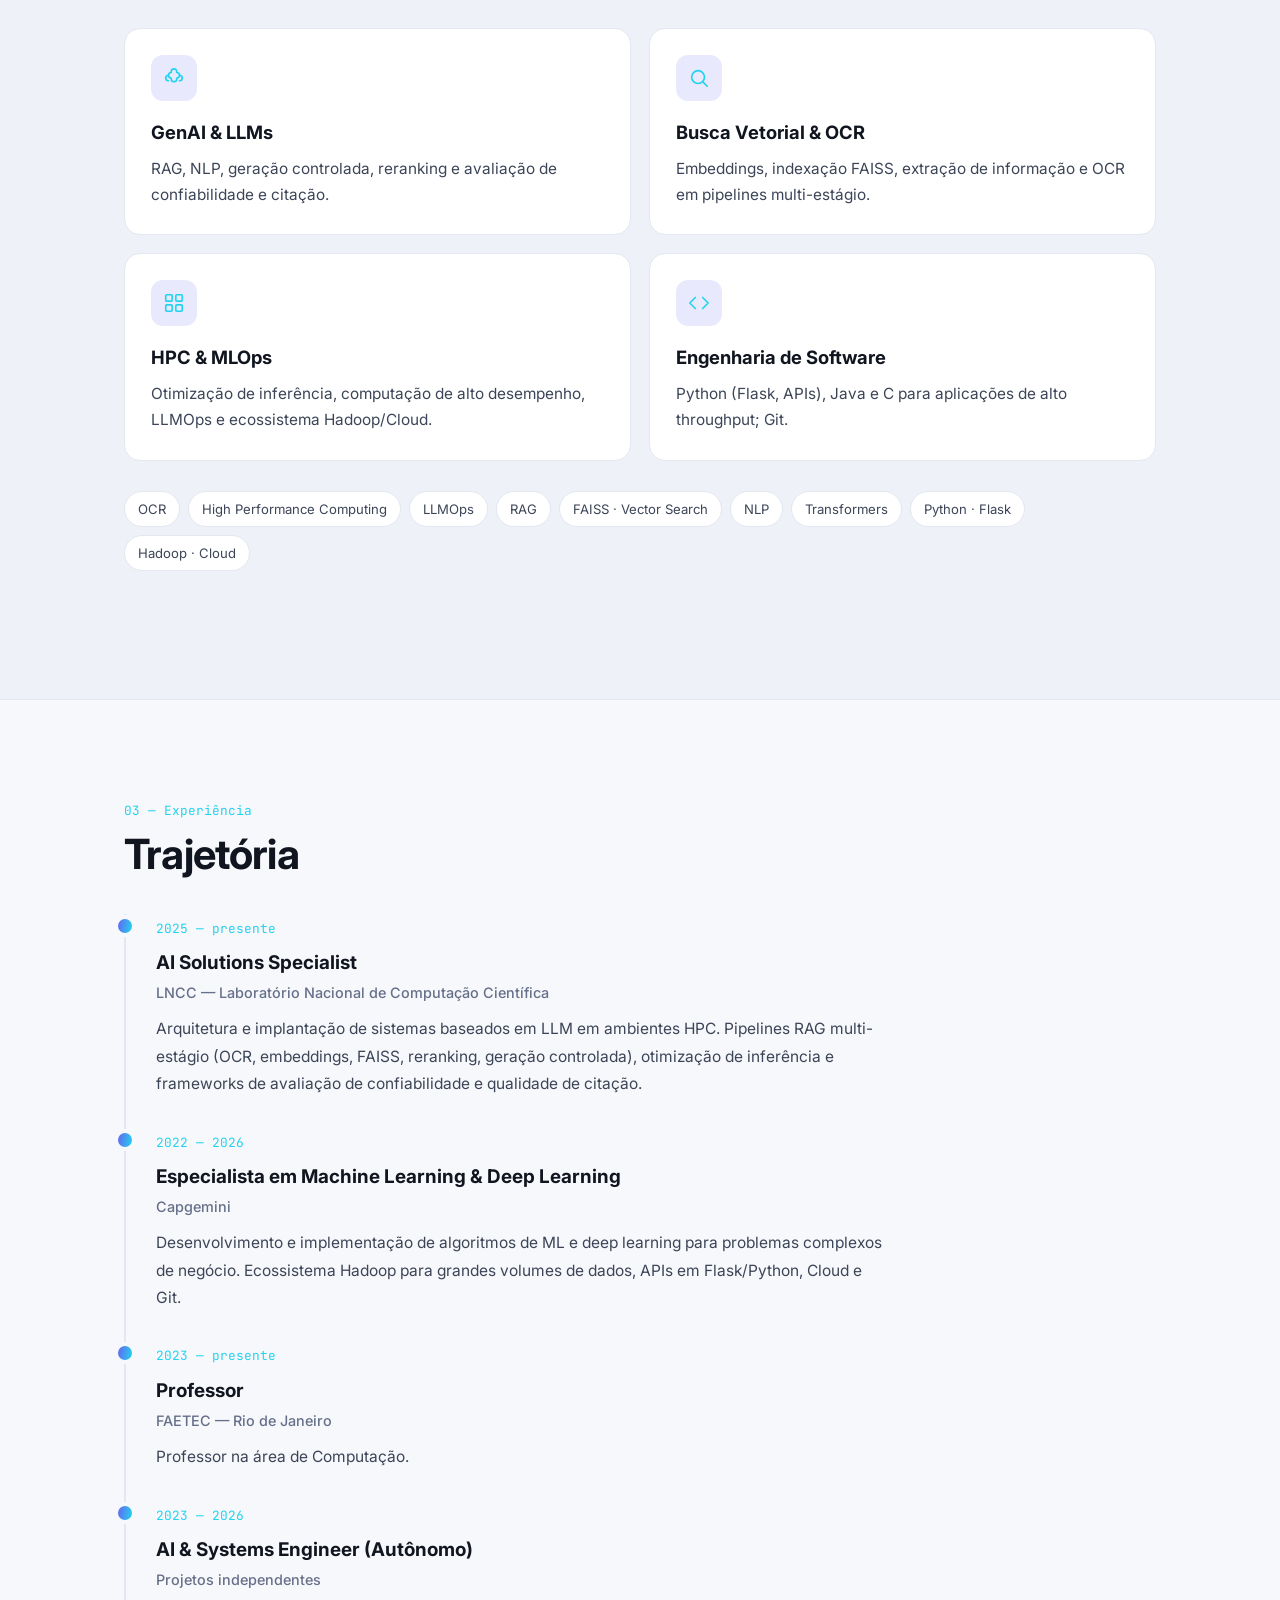
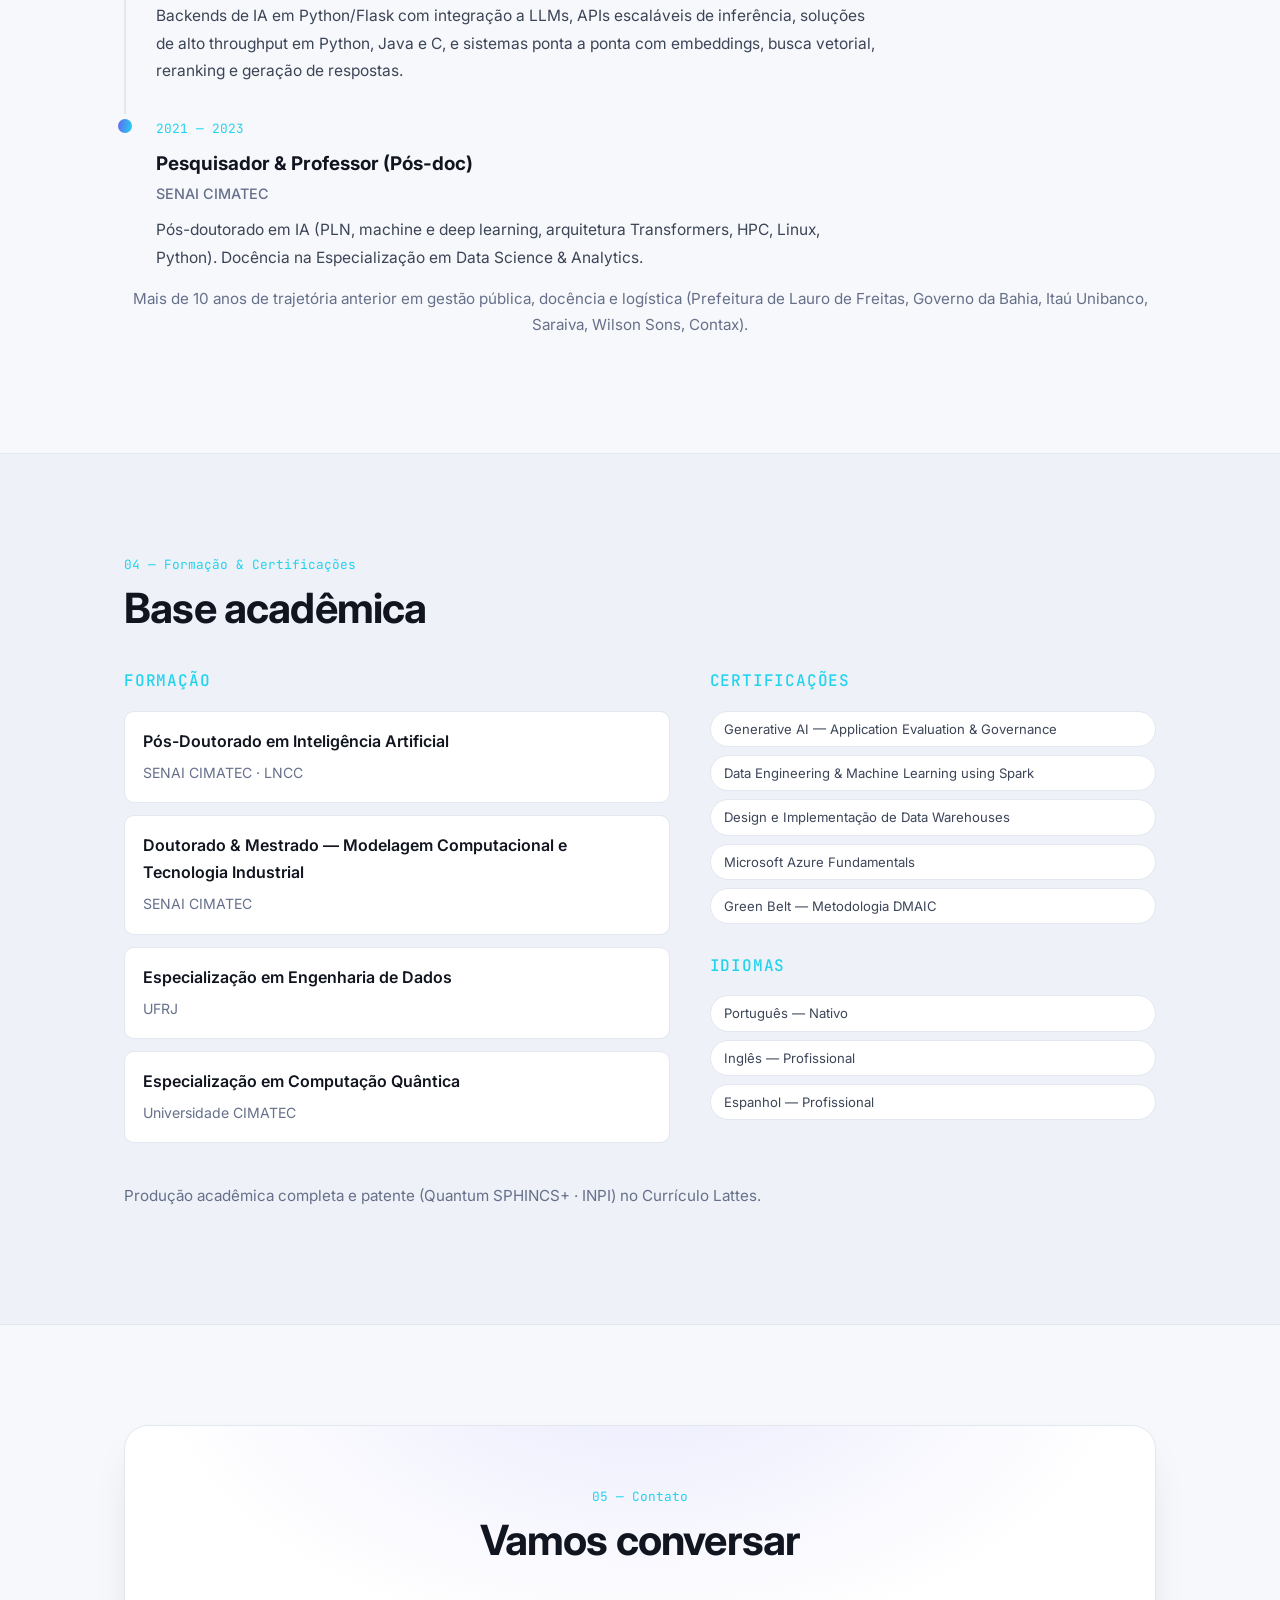
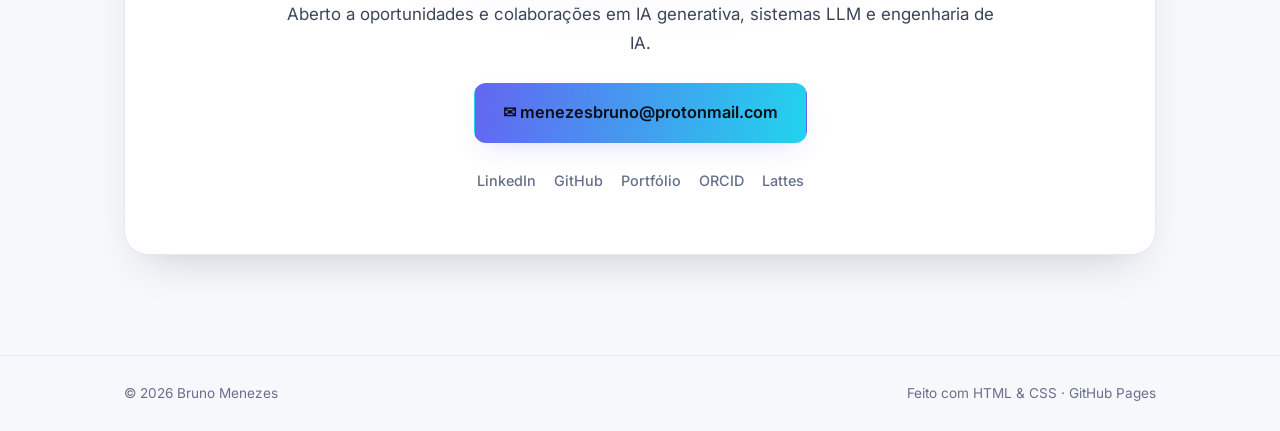
==== commit 84c94f8c: "Atualiza e-mail para ProtonMail e adiciona currículo em PDF" ====
--- a/index.html
+++ b/index.html
@@ -35,7 +35,7 @@
     "@type": "Person",
     "name": "Bruno Menezes",
     "jobTitle": "AI Engineer",
-    "email": "mailto:professor.menezesbruno@gmail.com",
+    "email": "mailto:menezesbruno@protonmail.com",
     "url": "https://brunoleomenezes.github.io/",
     "knowsAbout": ["Generative AI", "Large Language Models", "RAG", "NLP", "Vector Search", "FAISS", "High Performance Computing", "MLOps", "Python"],
     "sameAs": [
@@ -89,7 +89,7 @@
           </ul>
           <div class="cta">
             <a class="btn primary" href="#contato"><span class="pt">Fale comigo</span><span class="en">Get in touch</span></a>
-            <a class="btn ghost" href="http://lattes.cnpq.br/7671983530035555" target="_blank" rel="noopener"><span class="pt">Currículo</span><span class="en">Résumé</span></a>
+            <a class="btn ghost" href="assets/Bruno_Menezes_CV.pdf" target="_blank" rel="noopener"><span class="pt">Currículo (PDF)</span><span class="en">Résumé (PDF)</span></a>
           </div>
           <div class="social">
             <a href="https://www.linkedin.com/in/bruno-menezes-93638b23/" target="_blank" rel="noopener" aria-label="LinkedIn">LinkedIn</a>
@@ -265,7 +265,7 @@
           <h2 class="section-title"><span class="pt">Vamos conversar</span><span class="en">Let's talk</span></h2>
           <p class="prose pt">Aberto a oportunidades e colaborações em IA generativa, sistemas LLM e engenharia de IA.</p>
           <p class="prose en">Open to opportunities and collaborations in generative AI, LLM systems and AI engineering.</p>
-          <a class="btn primary big" href="mailto:professor.menezesbruno@gmail.com">✉︎ professor.menezesbruno@gmail.com</a>
+          <a class="btn primary big" href="mailto:menezesbruno@protonmail.com">✉︎ menezesbruno@protonmail.com</a>
           <div class="social center">
             <a href="https://www.linkedin.com/in/bruno-menezes-93638b23/" target="_blank" rel="noopener">LinkedIn</a>
             <a href="https://github.com/brunoleomenezes" target="_blank" rel="noopener">GitHub</a>
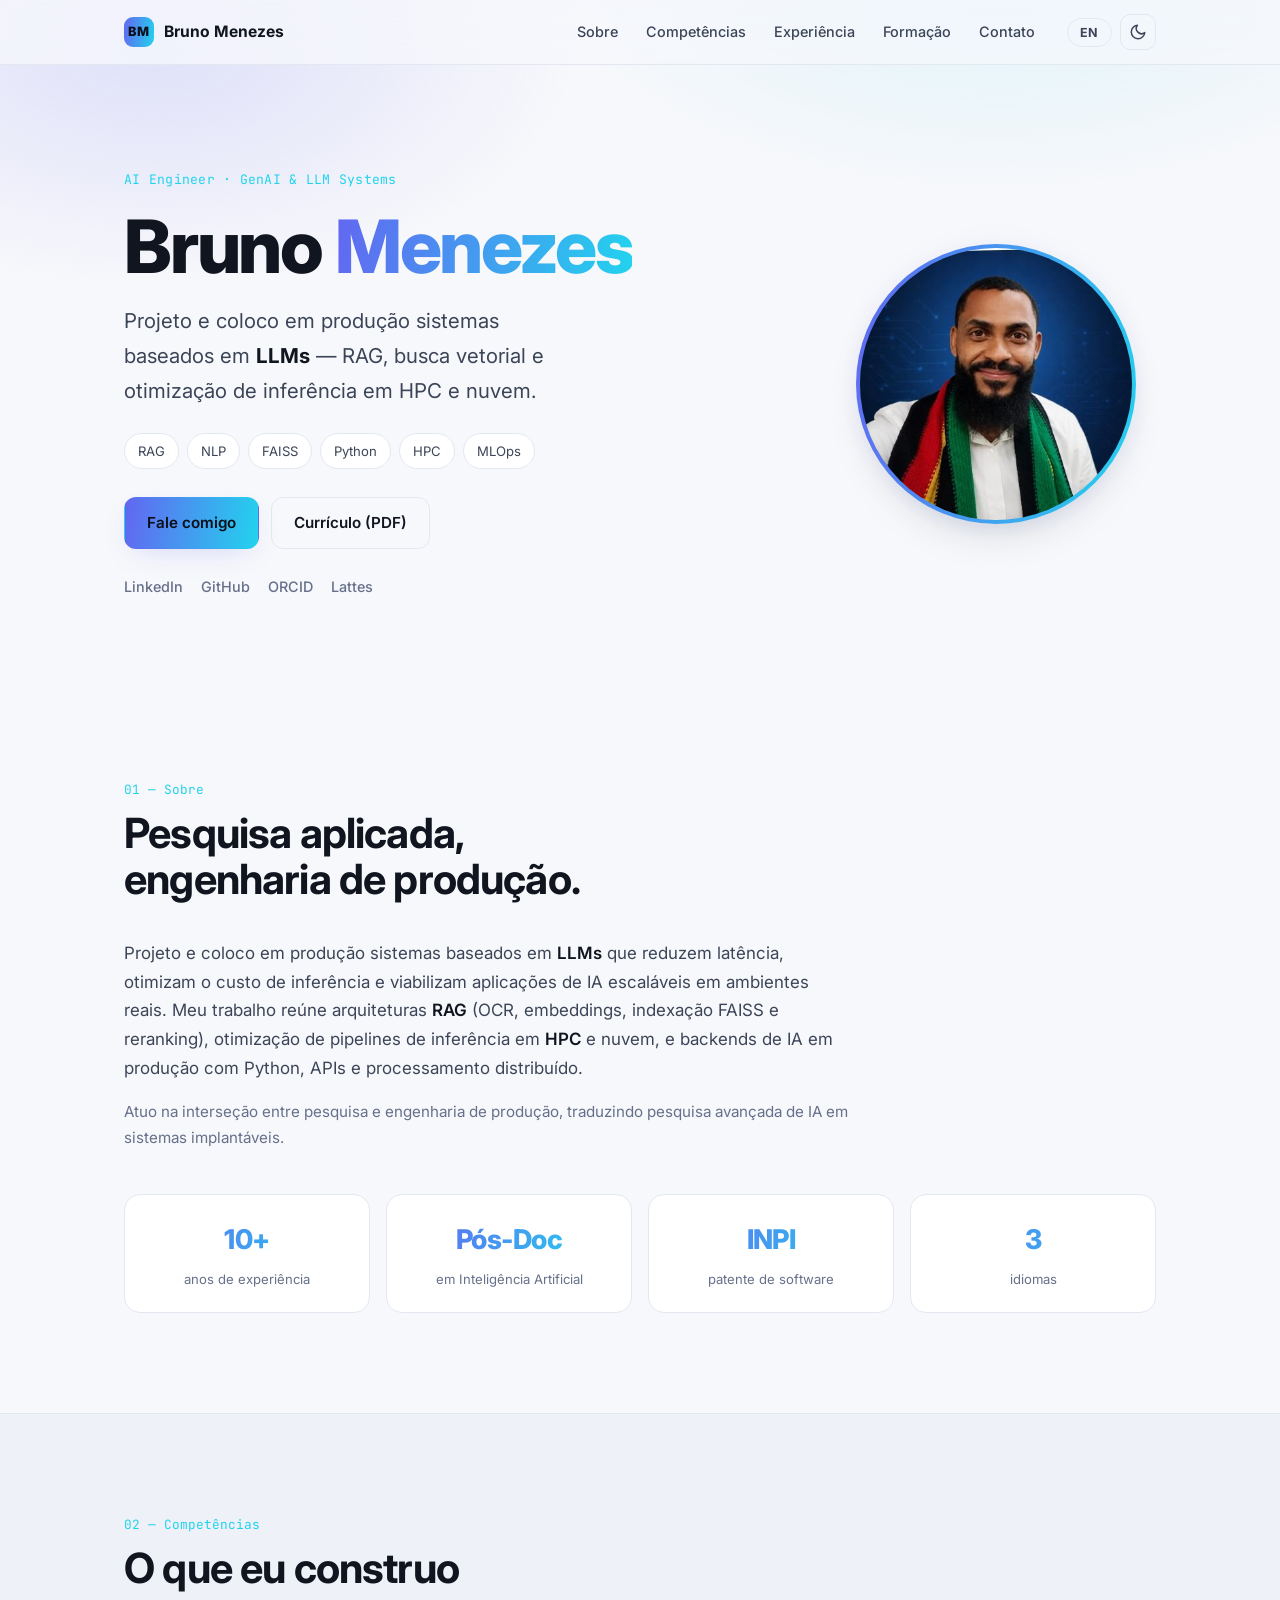
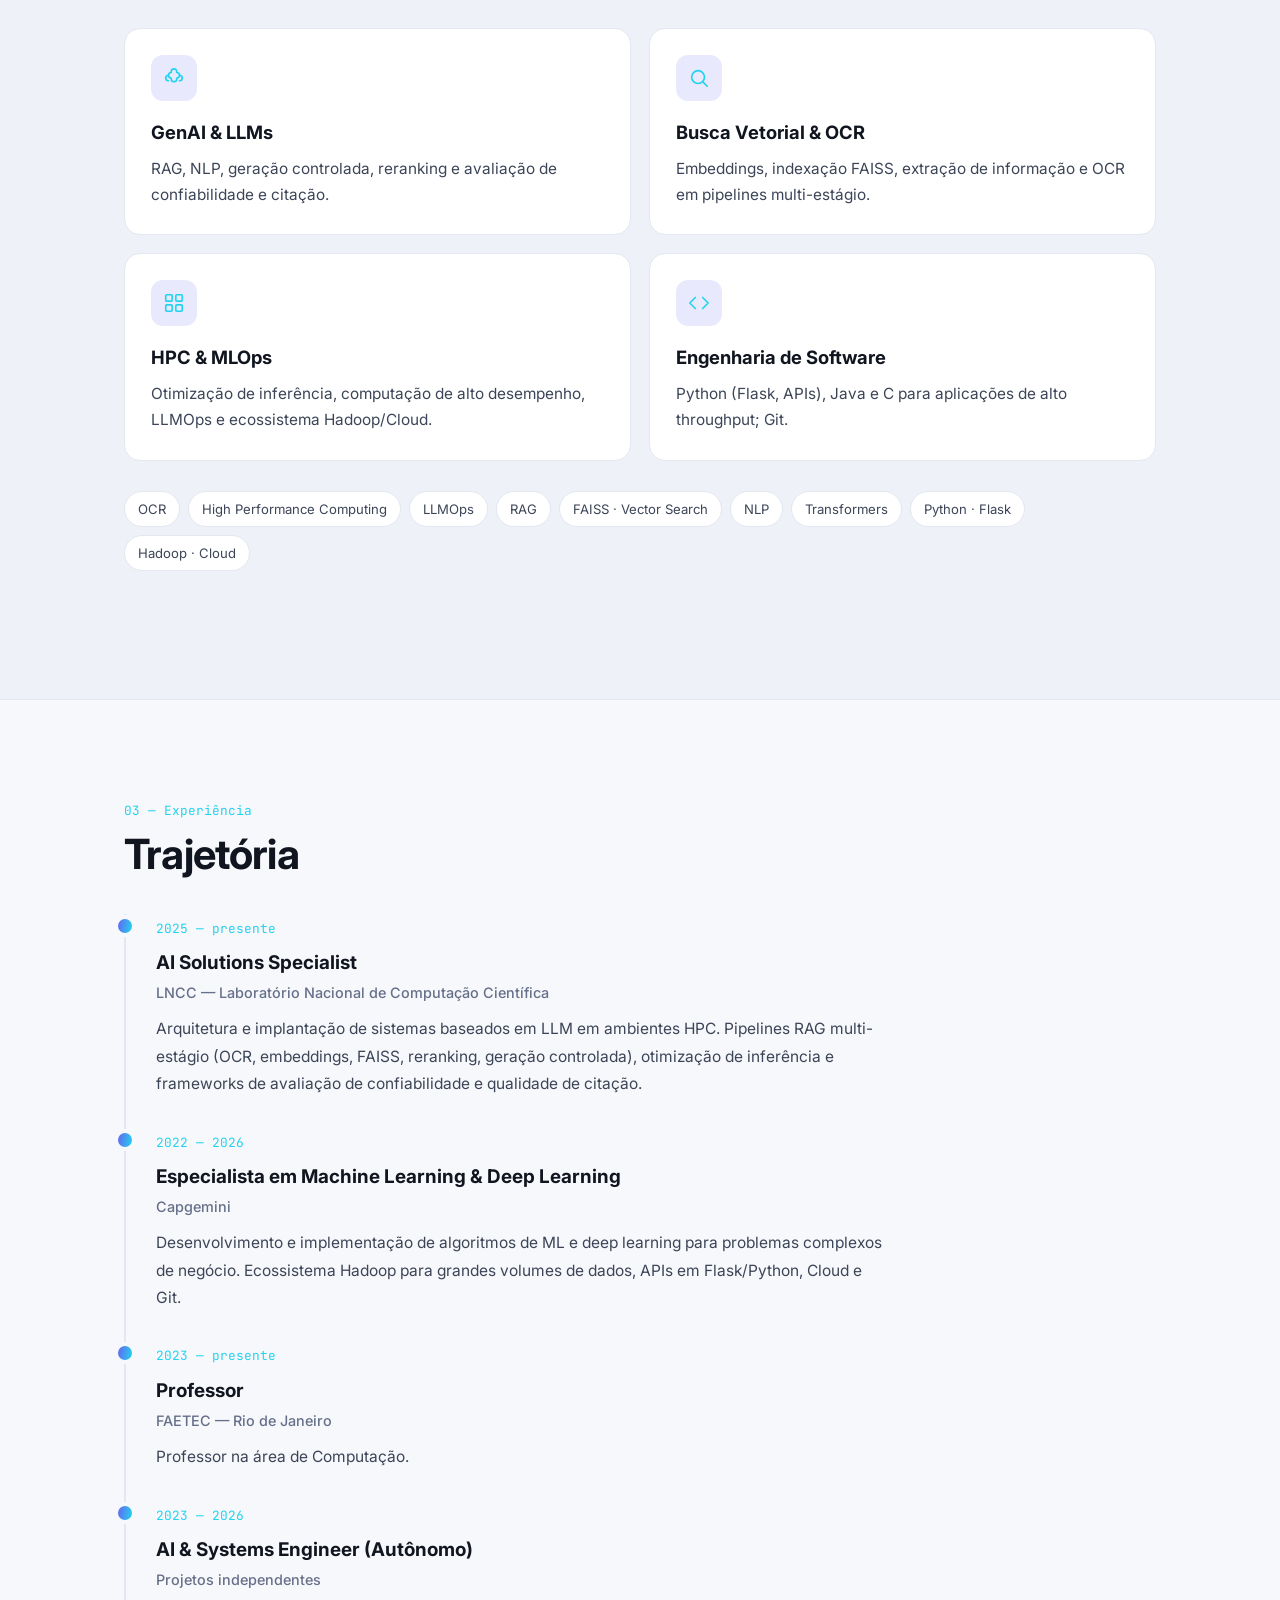
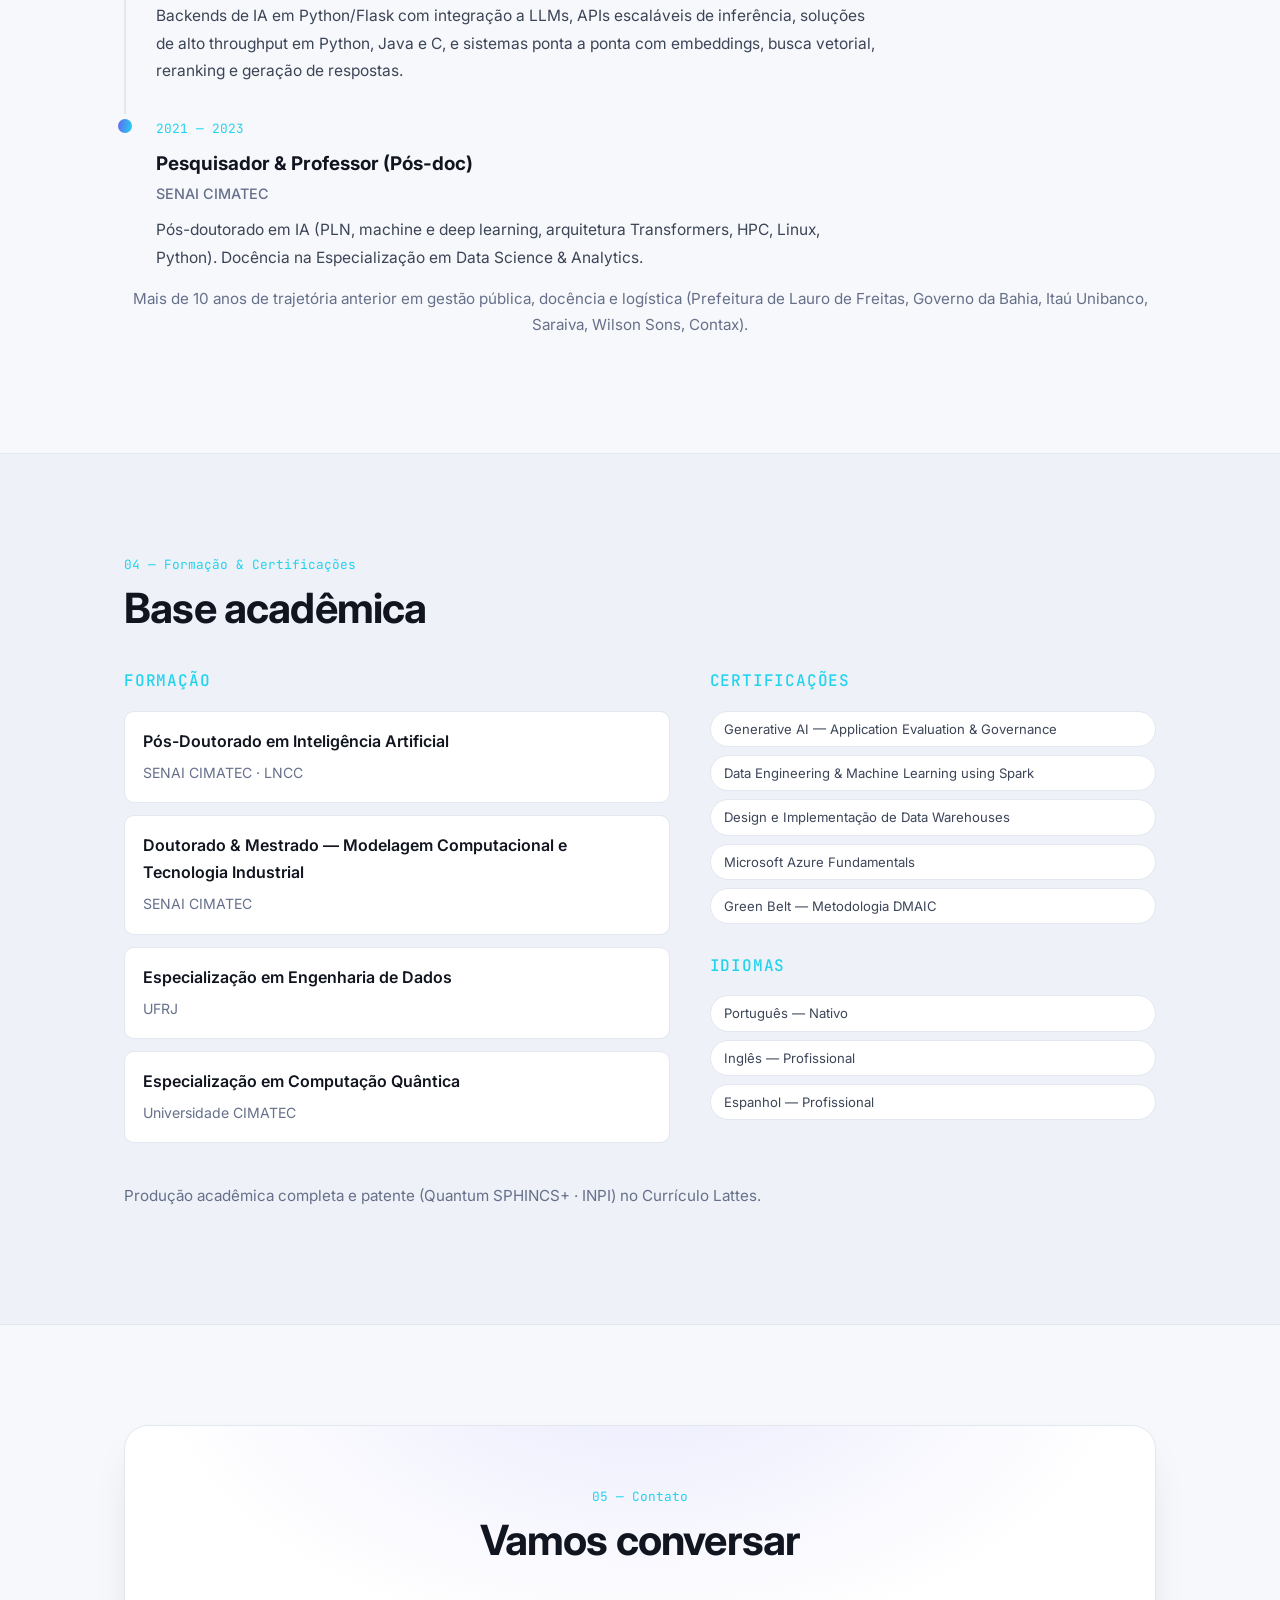
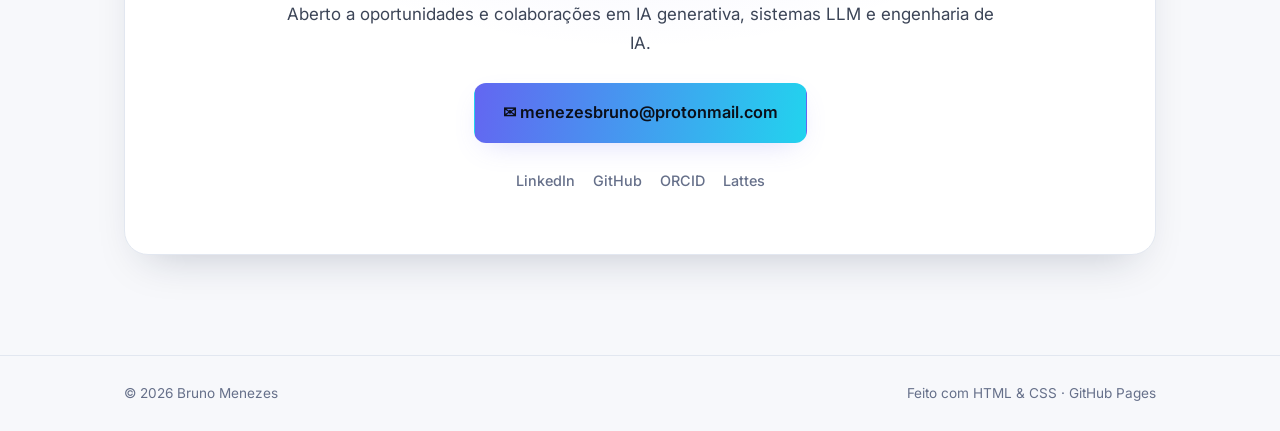
==== commit 512b55d9: "Remove links de Portfólio" ====
--- a/index.html
+++ b/index.html
@@ -94,7 +94,6 @@
           <div class="social">
             <a href="https://www.linkedin.com/in/bruno-menezes-93638b23/" target="_blank" rel="noopener" aria-label="LinkedIn">LinkedIn</a>
             <a href="https://github.com/brunoleomenezes" target="_blank" rel="noopener" aria-label="GitHub">GitHub</a>
-            <a href="https://sites.google.com/view/professorbrunomenezes" target="_blank" rel="noopener">Portfólio</a>
             <a href="https://orcid.org/0000-0001-6249-2395" target="_blank" rel="noopener">ORCID</a>
             <a href="http://lattes.cnpq.br/7671983530035555" target="_blank" rel="noopener">Lattes</a>
           </div>
@@ -269,7 +268,6 @@
           <div class="social center">
             <a href="https://www.linkedin.com/in/bruno-menezes-93638b23/" target="_blank" rel="noopener">LinkedIn</a>
             <a href="https://github.com/brunoleomenezes" target="_blank" rel="noopener">GitHub</a>
-            <a href="https://sites.google.com/view/professorbrunomenezes" target="_blank" rel="noopener">Portfólio</a>
             <a href="https://orcid.org/0000-0001-6249-2395" target="_blank" rel="noopener">ORCID</a>
             <a href="http://lattes.cnpq.br/7671983530035555" target="_blank" rel="noopener">Lattes</a>
           </div>
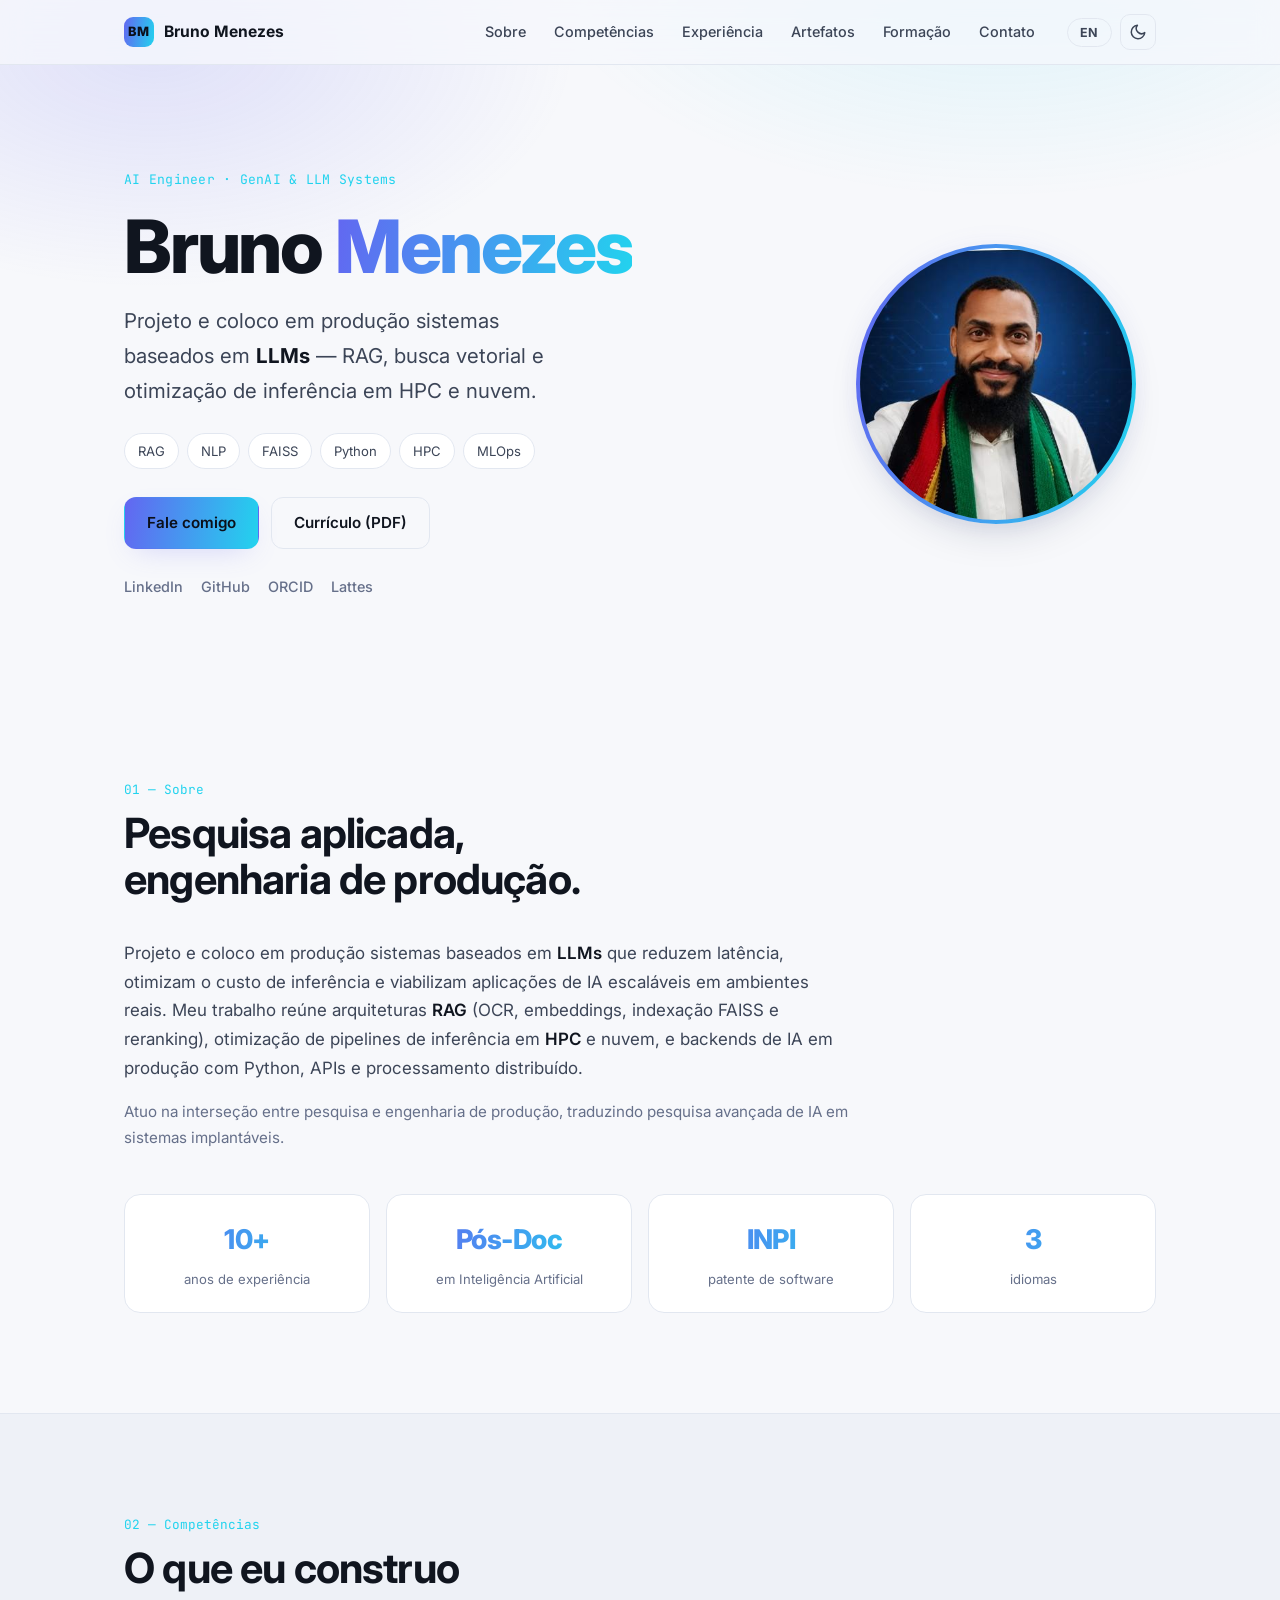
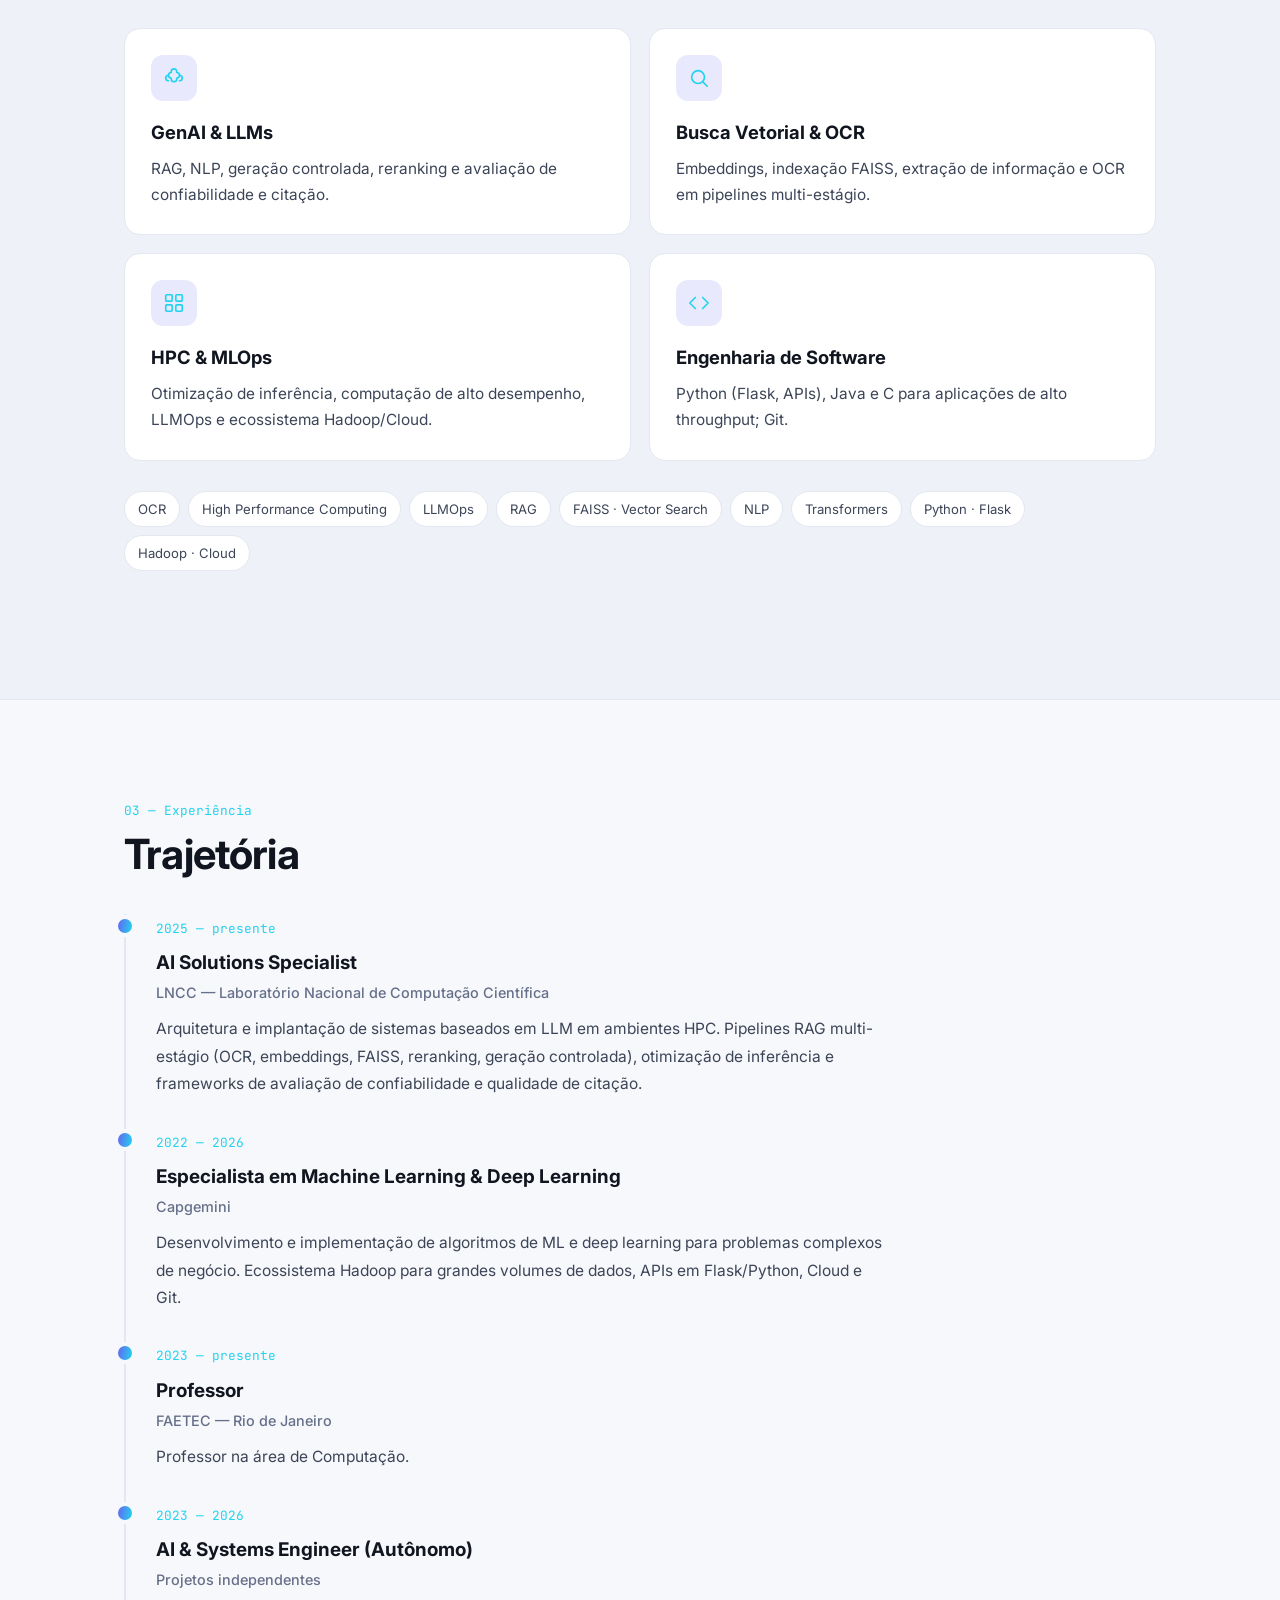
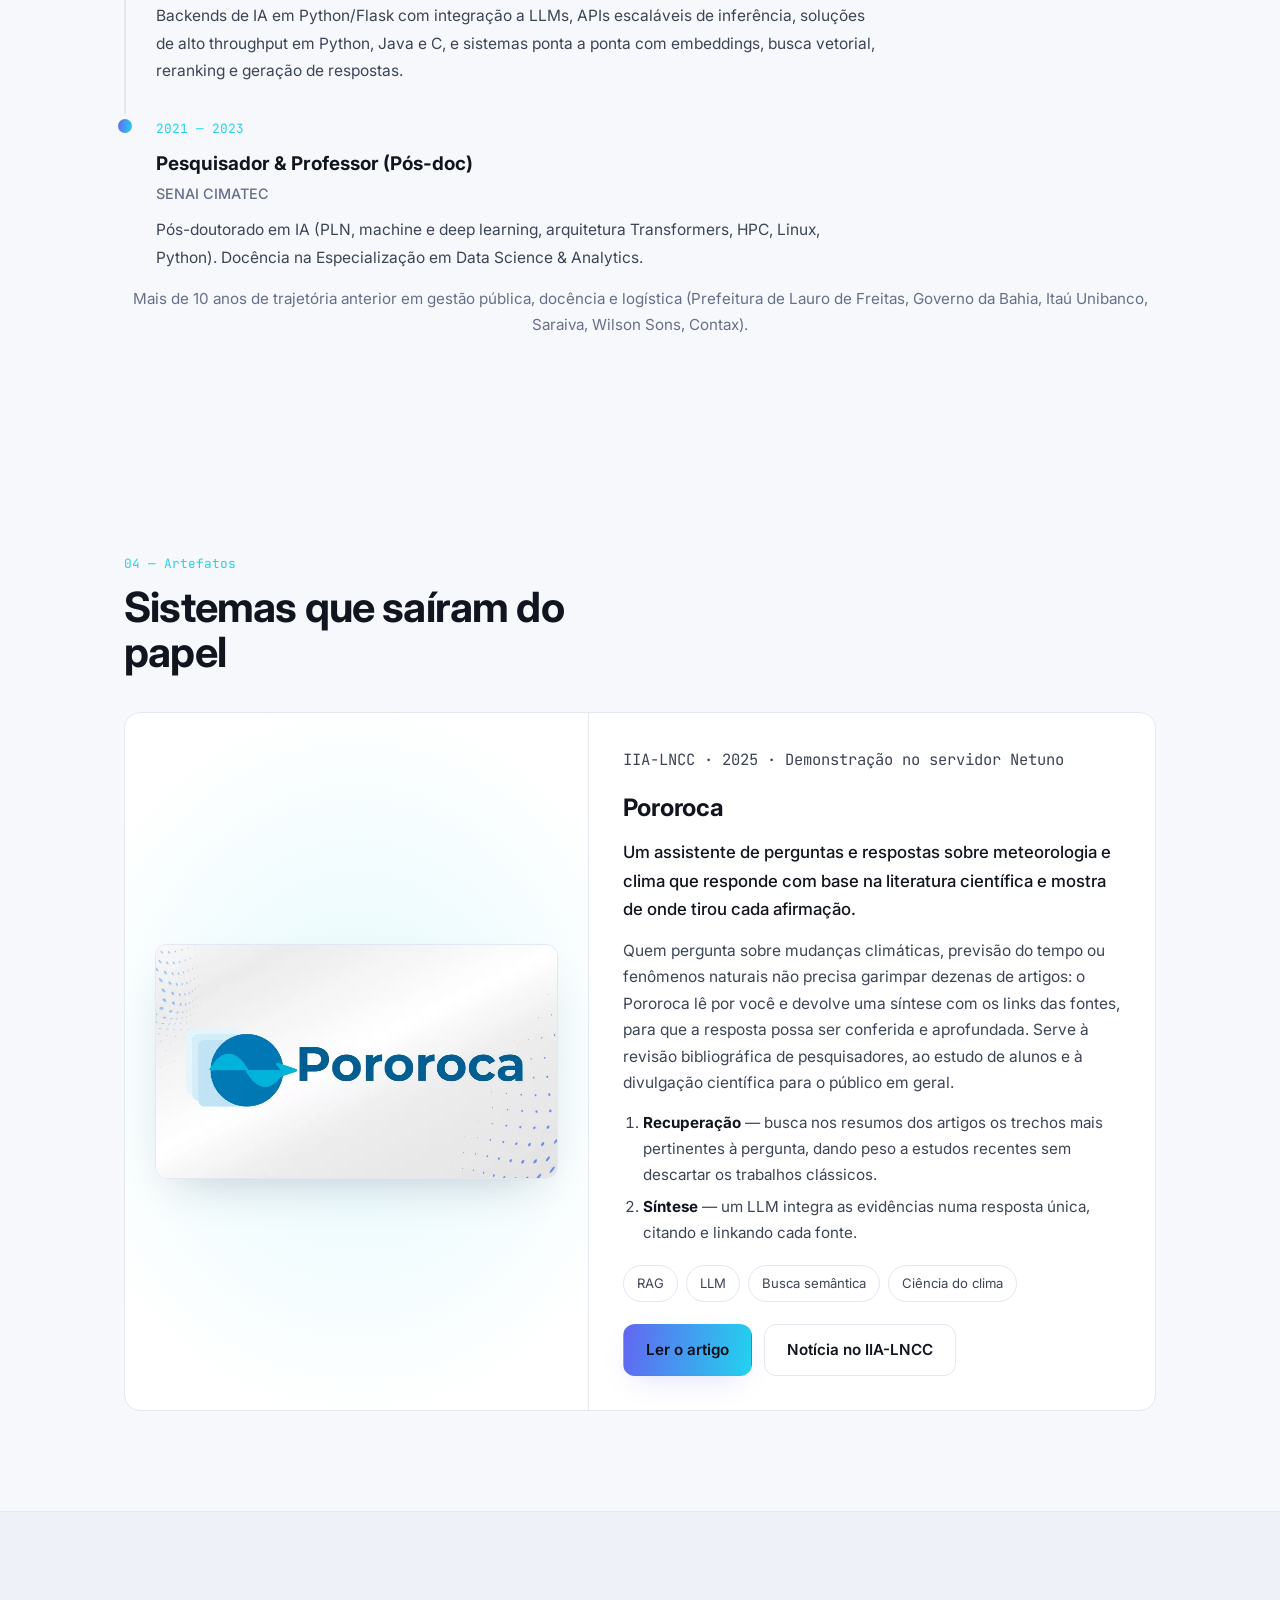
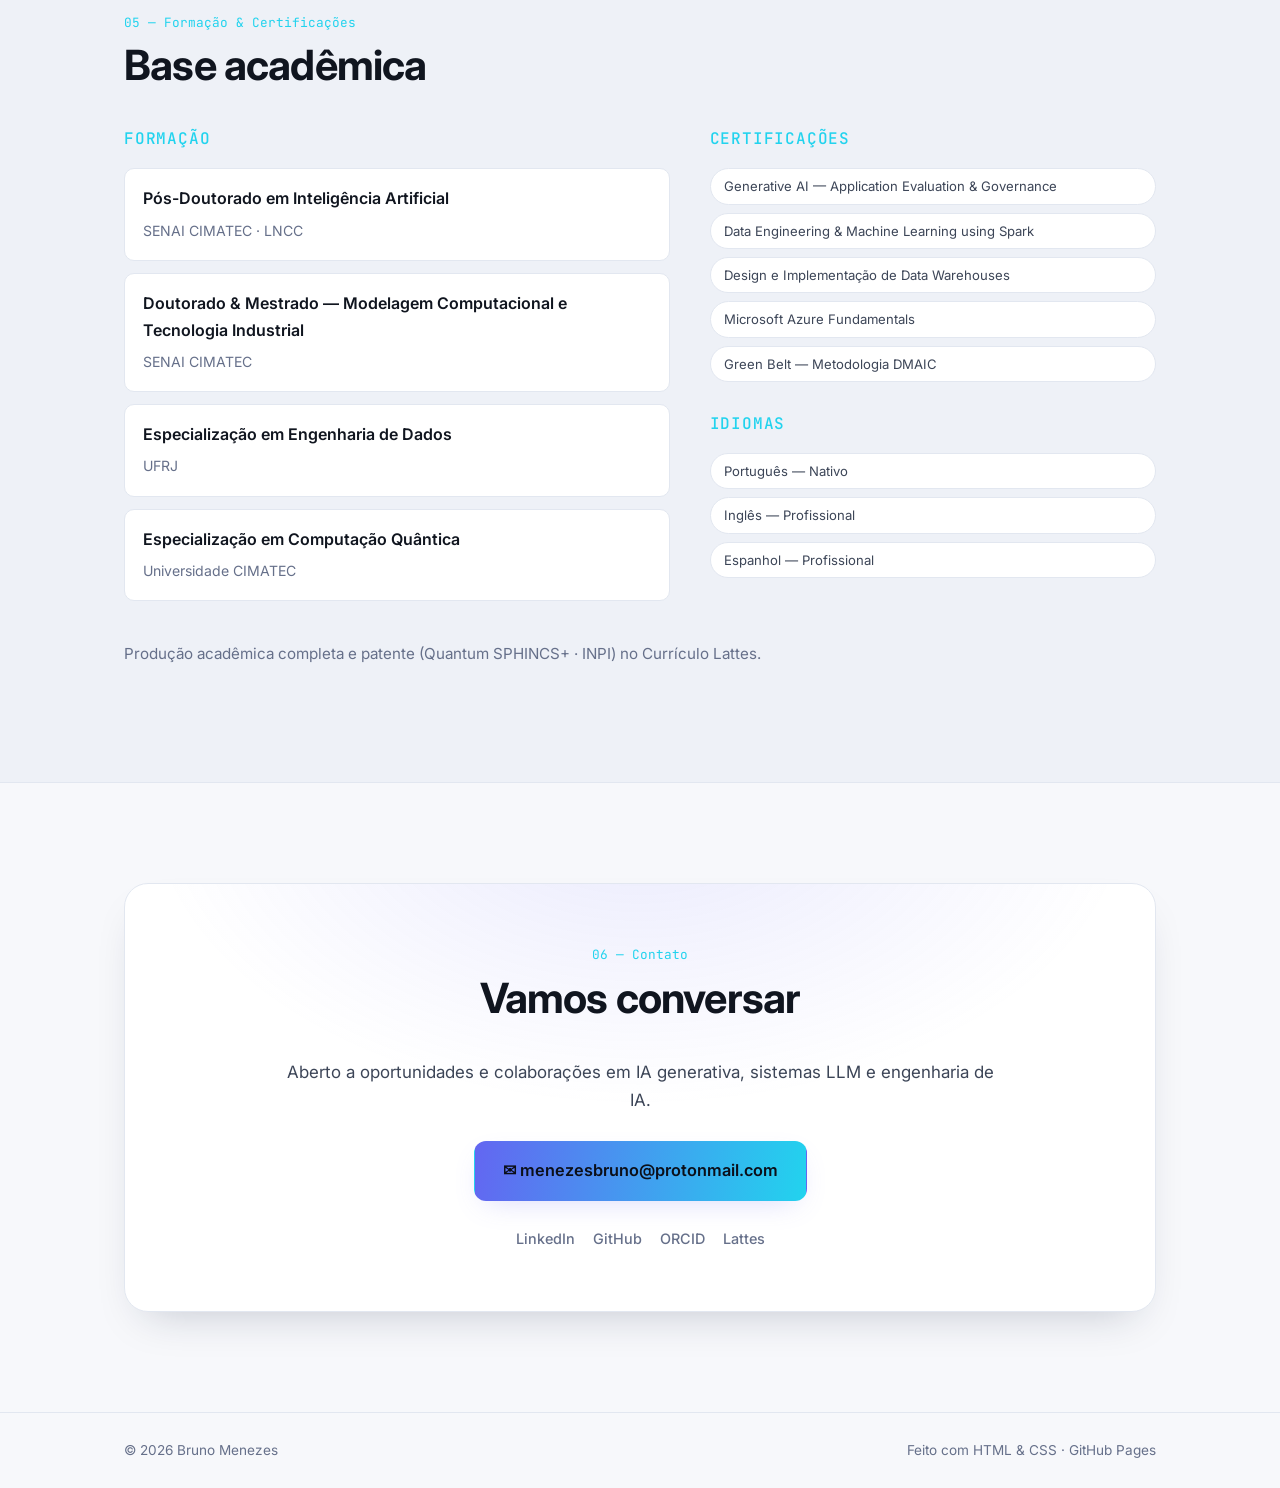
==== commit 0d18f6a6: "Adiciona a seção Artefatos com o Pororoca (PT/EN) Co-Authored-By: Claude Opus 5.5 <noreply@anthropic" ====
--- a/index.html
+++ b/index.html
@@ -26,7 +26,7 @@
   <link rel="preconnect" href="https://fonts.googleapis.com" />
   <link rel="preconnect" href="https://fonts.gstatic.com" crossorigin />
   <link href="https://fonts.googleapis.com/css2?family=Inter:wght@400;500;600;700;800&family=JetBrains+Mono:wght@500&display=swap" rel="stylesheet" />
-  <link rel="stylesheet" href="assets/style.css?v=3" />
+  <link rel="stylesheet" href="assets/style.css?v=4" />
 
   <!-- Dados estruturados: Person -->
   <script type="application/ld+json">
@@ -60,6 +60,7 @@
         <a href="#sobre"><span class="pt">Sobre</span><span class="en">About</span></a>
         <a href="#competencias"><span class="pt">Competências</span><span class="en">Skills</span></a>
         <a href="#experiencia"><span class="pt">Experiência</span><span class="en">Experience</span></a>
+        <a href="#artefatos"><span class="pt">Artefatos</span><span class="en">Artifacts</span></a>
         <a href="#formacao"><span class="pt">Formação</span><span class="en">Education</span></a>
         <a href="#contato"><span class="pt">Contato</span><span class="en">Contact</span></a>
       </nav>
@@ -219,10 +220,45 @@
       </div>
     </section>
 
+    <!-- ===================== ARTEFATOS ===================== -->
+    <section id="artefatos" class="section">
+      <div class="container">
+        <p class="section-kicker">04 — <span class="pt">Artefatos</span><span class="en">Artifacts</span></p>
+        <h2 class="section-title"><span class="pt">Sistemas que saíram do papel</span><span class="en">Systems that left the paper</span></h2>
+        <div class="artifacts">
+          <article class="artifact reveal">
+            <figure class="artifact-media">
+              <img src="assets/artefatos/pororoca.png" alt="Logotipo do Pororoca" width="800" height="467" loading="lazy" />
+            </figure>
+            <div class="artifact-body">
+              <p class="artifact-meta">IIA-LNCC · 2025 · <span class="pt">Demonstração no servidor Netuno</span><span class="en">Demo on the Netuno server</span></p>
+              <h3>Pororoca</h3>
+              <p class="artifact-lead pt">Um assistente de perguntas e respostas sobre meteorologia e clima que responde com base na literatura científica e mostra de onde tirou cada afirmação.</p>
+              <p class="artifact-lead en">A question-answering assistant for meteorology and climate that answers from the scientific literature and shows where each claim comes from.</p>
+              <p class="pt">Quem pergunta sobre mudanças climáticas, previsão do tempo ou fenômenos naturais não precisa garimpar dezenas de artigos: o Pororoca lê por você e devolve uma síntese com os links das fontes, para que a resposta possa ser conferida e aprofundada. Serve à revisão bibliográfica de pesquisadores, ao estudo de alunos e à divulgação científica para o público em geral.</p>
+              <p class="en">Anyone asking about climate change, weather forecasting or natural phenomena no longer has to dig through dozens of papers: Pororoca reads them for you and returns a synthesis with links to the sources, so every answer can be checked and explored further. It supports researchers' literature reviews, students' learning and science communication for the general public.</p>
+              <ol class="artifact-steps">
+                <li><strong><span class="pt">Recuperação</span><span class="en">Retrieval</span></strong> <span class="pt">— busca nos resumos dos artigos os trechos mais pertinentes à pergunta, dando peso a estudos recentes sem descartar os trabalhos clássicos.</span><span class="en">— searches paper abstracts for the passages most relevant to the question, favouring recent studies without discarding the classics.</span></li>
+                <li><strong><span class="pt">Síntese</span><span class="en">Synthesis</span></strong> <span class="pt">— um LLM integra as evidências numa resposta única, citando e linkando cada fonte.</span><span class="en">— an LLM combines the evidence into a single answer, citing and linking every source.</span></li>
+              </ol>
+              <ul class="chips">
+                <li>RAG</li><li>LLM</li><li><span class="pt">Busca semântica</span><span class="en">Semantic search</span></li><li><span class="pt">Ciência do clima</span><span class="en">Climate science</span></li>
+              </ul>
+              <div class="artifact-links">
+                <a class="btn primary" href="https://doi.org/10.21203/rs.3.rs-7055155/v1" target="_blank" rel="noopener"><span class="pt">Ler o artigo</span><span class="en">Read the paper</span></a>
+                <span class="pt"><a class="btn ghost" href="https://instituto.ia.lncc.br/pt/news" target="_blank" rel="noopener">Notícia no IIA-LNCC</a></span>
+                <span class="en"><a class="btn ghost" href="https://instituto.ia.lncc.br/en/news/pororoca-the-brazilian-artificial-intelligence-that-translates-climate-science-for-everyone" target="_blank" rel="noopener">News at IIA-LNCC</a></span>
+              </div>
+            </div>
+          </article>
+        </div>
+      </div>
+    </section>
+
     <!-- ===================== FORMAÇÃO & CERTIFICAÇÕES ===================== -->
     <section id="formacao" class="section alt">
       <div class="container">
-        <p class="section-kicker">04 — <span class="pt">Formação &amp; Certificações</span><span class="en">Education &amp; Certifications</span></p>
+        <p class="section-kicker">05 — <span class="pt">Formação &amp; Certificações</span><span class="en">Education &amp; Certifications</span></p>
         <h2 class="section-title"><span class="pt">Base acadêmica</span><span class="en">Academic foundation</span></h2>
         <div class="edu-grid">
           <div class="edu-col reveal">
@@ -260,7 +296,7 @@
     <section id="contato" class="section">
       <div class="container">
         <div class="contact-card reveal">
-          <p class="section-kicker">05 — <span class="pt">Contato</span><span class="en">Contact</span></p>
+          <p class="section-kicker">06 — <span class="pt">Contato</span><span class="en">Contact</span></p>
           <h2 class="section-title"><span class="pt">Vamos conversar</span><span class="en">Let's talk</span></h2>
           <p class="prose pt">Aberto a oportunidades e colaborações em IA generativa, sistemas LLM e engenharia de IA.</p>
           <p class="prose en">Open to opportunities and collaborations in generative AI, LLM systems and AI engineering.</p>
--- a/assets/style.css
+++ b/assets/style.css
@@ -252,6 +252,35 @@
 .card h3 { margin: 0 0 8px; font-size: 1.15rem; }
 .card p { margin: 0; color: var(--text-soft); font-size: .96rem; }
 
+
+/* Artefatos */
+.artifacts { display: grid; gap: 22px; }
+.artifact {
+  display: grid; grid-template-columns: .9fr 1.1fr; overflow: hidden;
+  background: var(--card); border: 1px solid var(--border); border-radius: var(--radius);
+  transition: border-color .2s, box-shadow .2s;
+}
+.artifact:hover { border-color: var(--accent); box-shadow: var(--shadow); }
+.artifact-media {
+  margin: 0; padding: clamp(18px, 3vw, 30px); display: grid; place-items: center;
+  border-right: 1px solid var(--border);
+  background: radial-gradient(90% 70% at 50% 50%, color-mix(in srgb, var(--accent-2) 12%, transparent), transparent 75%);
+}
+.artifact-media img {
+  width: 100%; height: auto; display: block; border-radius: 12px;
+  border: 1px solid var(--border); box-shadow: var(--shadow);
+}
+.artifact-body { padding: clamp(22px, 4vw, 34px); }
+.artifact-meta { font-family: var(--mono); font-size: .78rem; color: var(--accent-2); margin: 0 0 8px; }
+.artifact h3 { margin: 0 0 10px; font-size: 1.5rem; letter-spacing: -.01em; }
+.artifact-body p { color: var(--text-soft); font-size: .97rem; margin: 0 0 14px; }
+.artifact-body .artifact-lead { color: var(--text); font-size: 1.05rem; font-weight: 500; }
+.artifact-steps { margin: 0 0 20px; padding-left: 20px; color: var(--text-soft); font-size: .95rem; }
+.artifact-steps li { margin-bottom: 6px; }
+.artifact-steps strong { color: var(--text); }
+.artifact .chips { margin-bottom: 22px; }
+.artifact-links { display: flex; flex-wrap: wrap; gap: 12px; }
+
 /* Timeline */
 .timeline { list-style: none; padding: 0; margin: 0; max-width: 760px; }
 .timeline li {
@@ -305,6 +334,8 @@
   .hero-visual { order: -1; }
   .hero-sub { max-width: none; }
   .cards { grid-template-columns: 1fr; }
+  .artifact { grid-template-columns: 1fr; }
+  .artifact-media { border-right: 0; border-bottom: 1px solid var(--border); }
   .stats { grid-template-columns: repeat(2, 1fr); }
   .edu-grid { grid-template-columns: 1fr; gap: 30px; }
   .nav { display: none; }
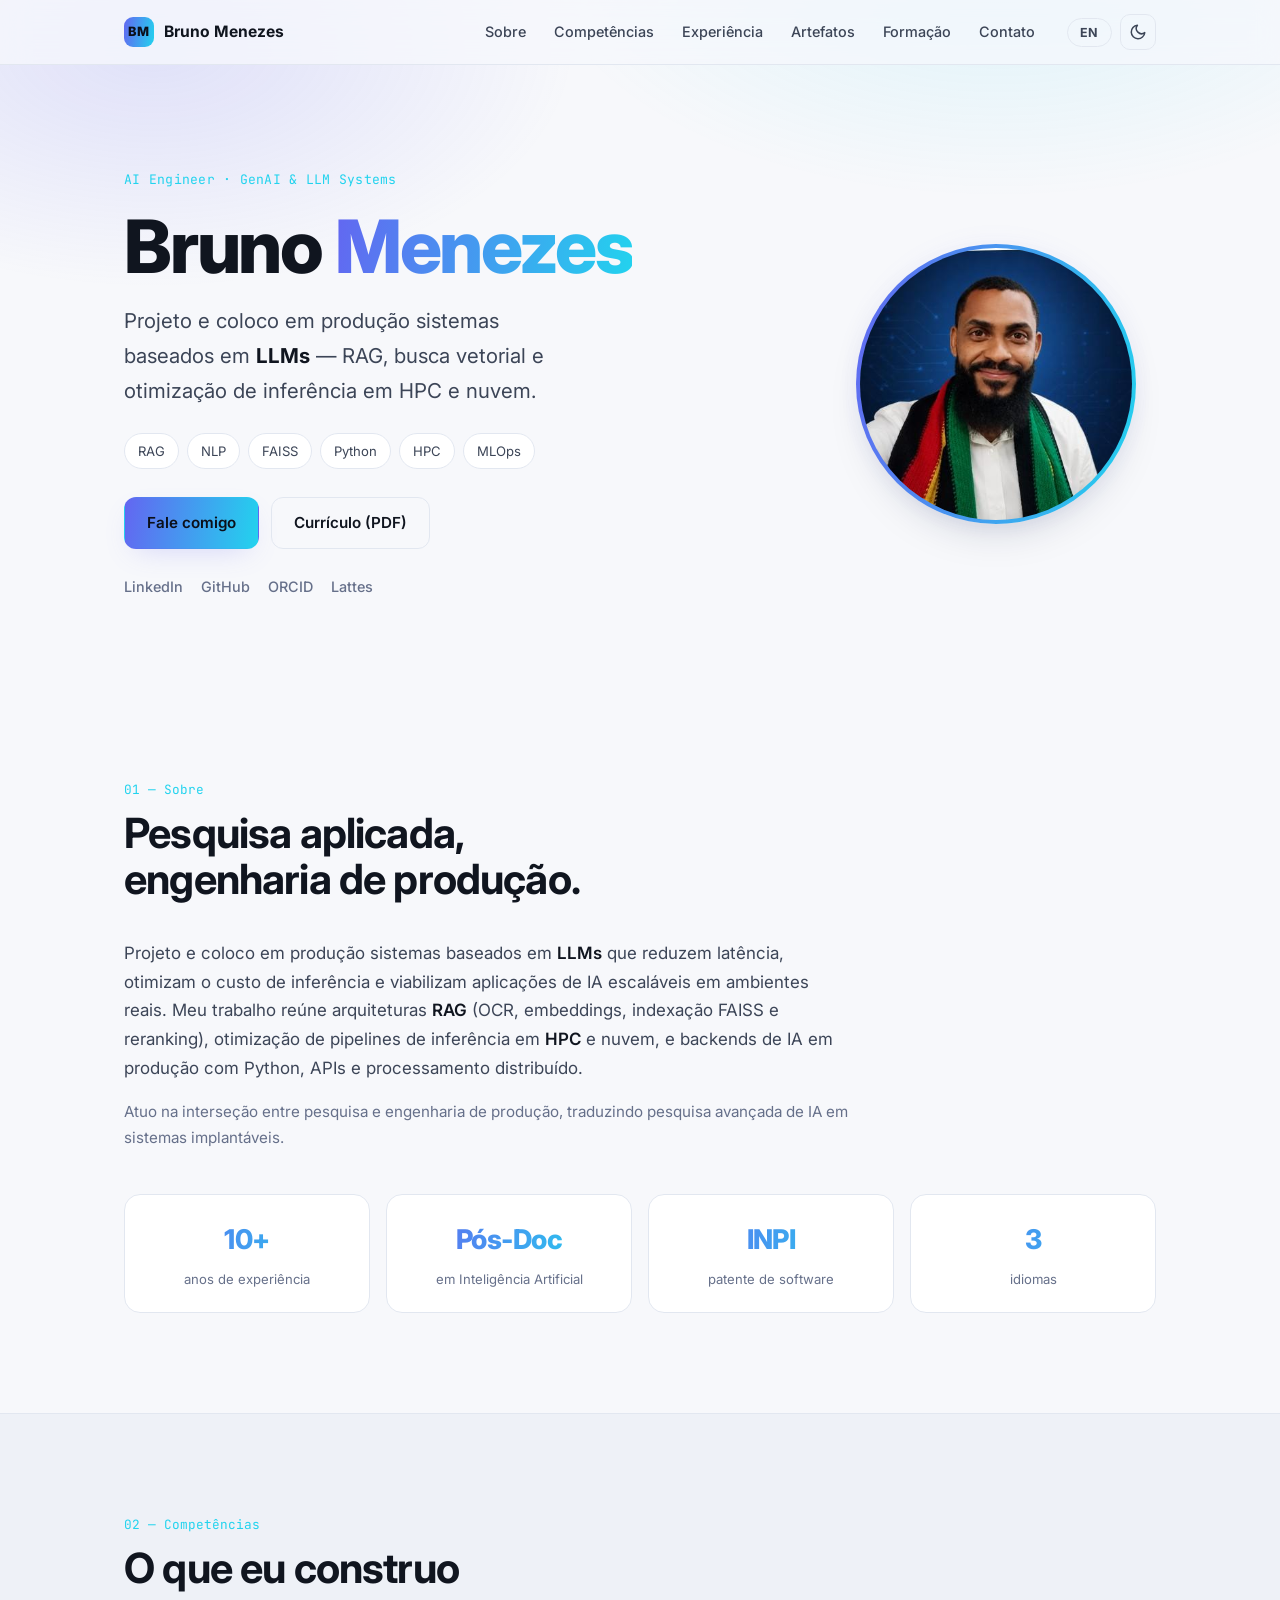
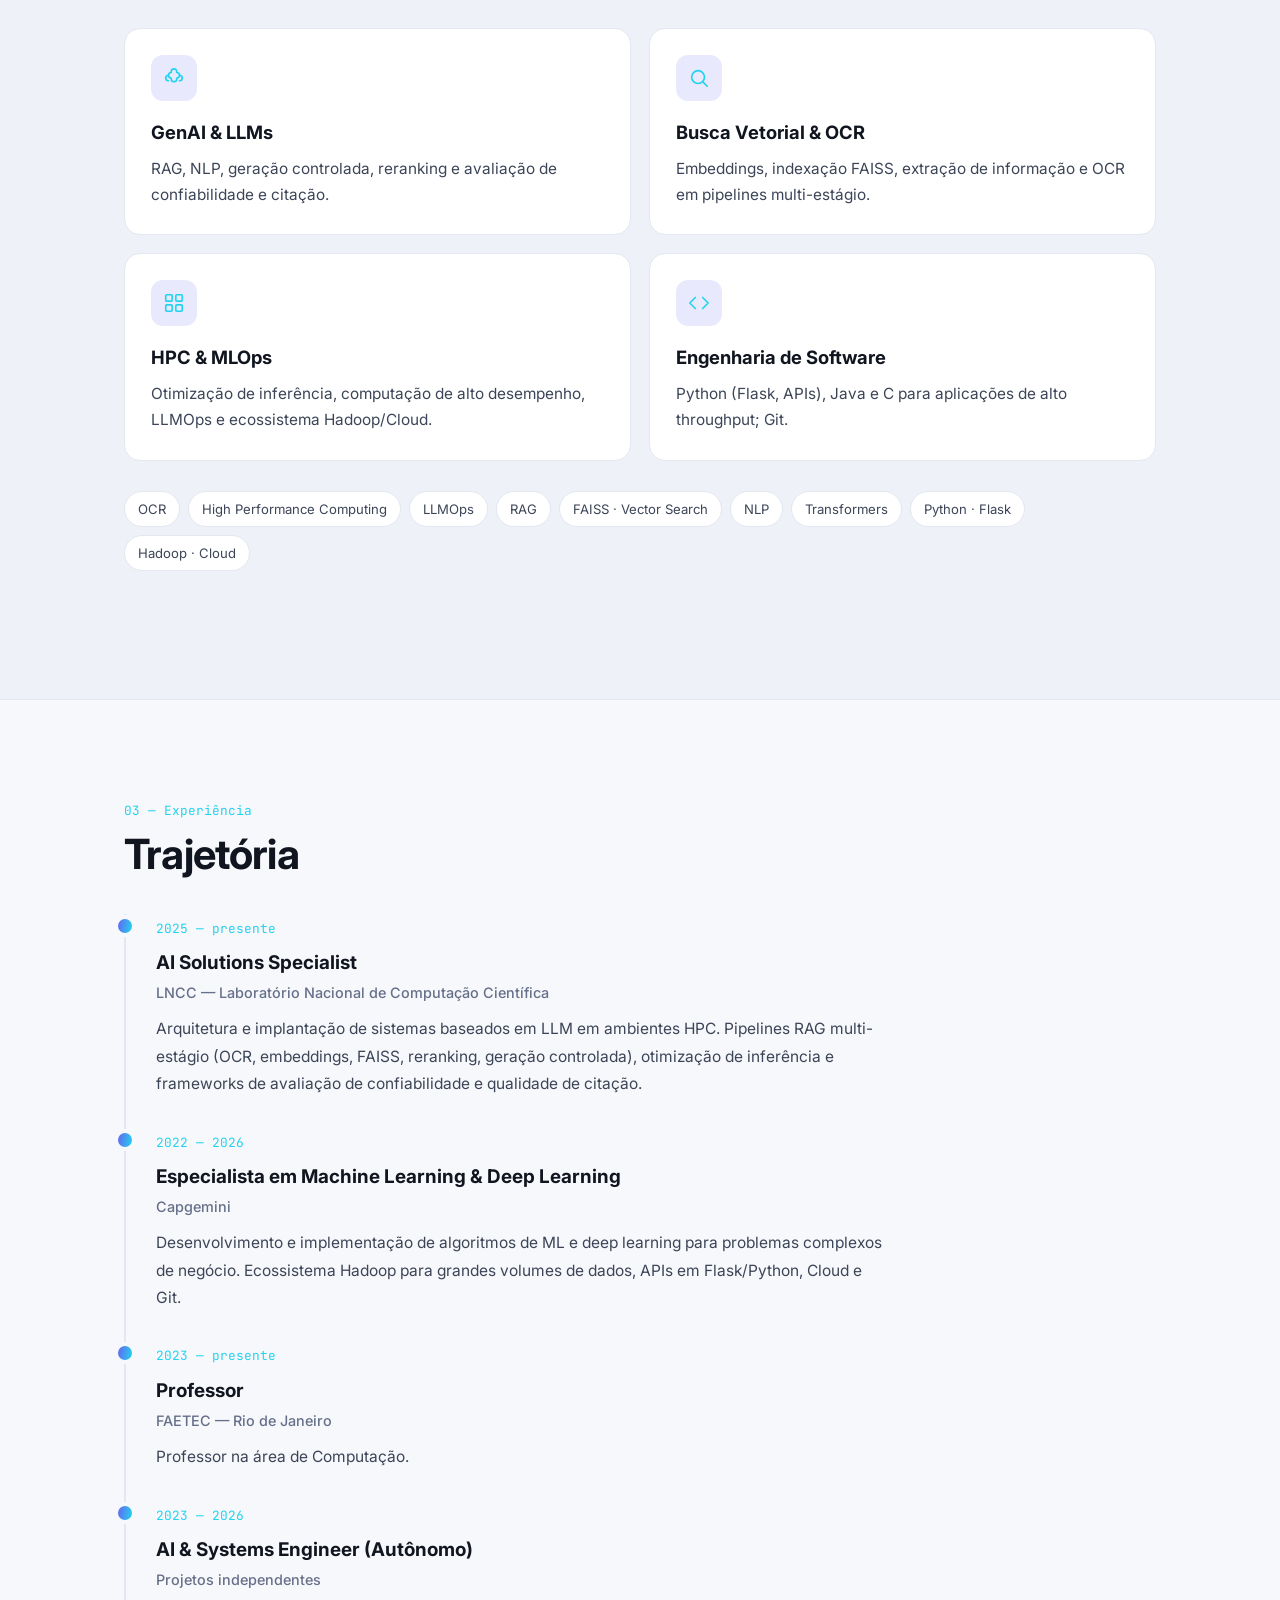
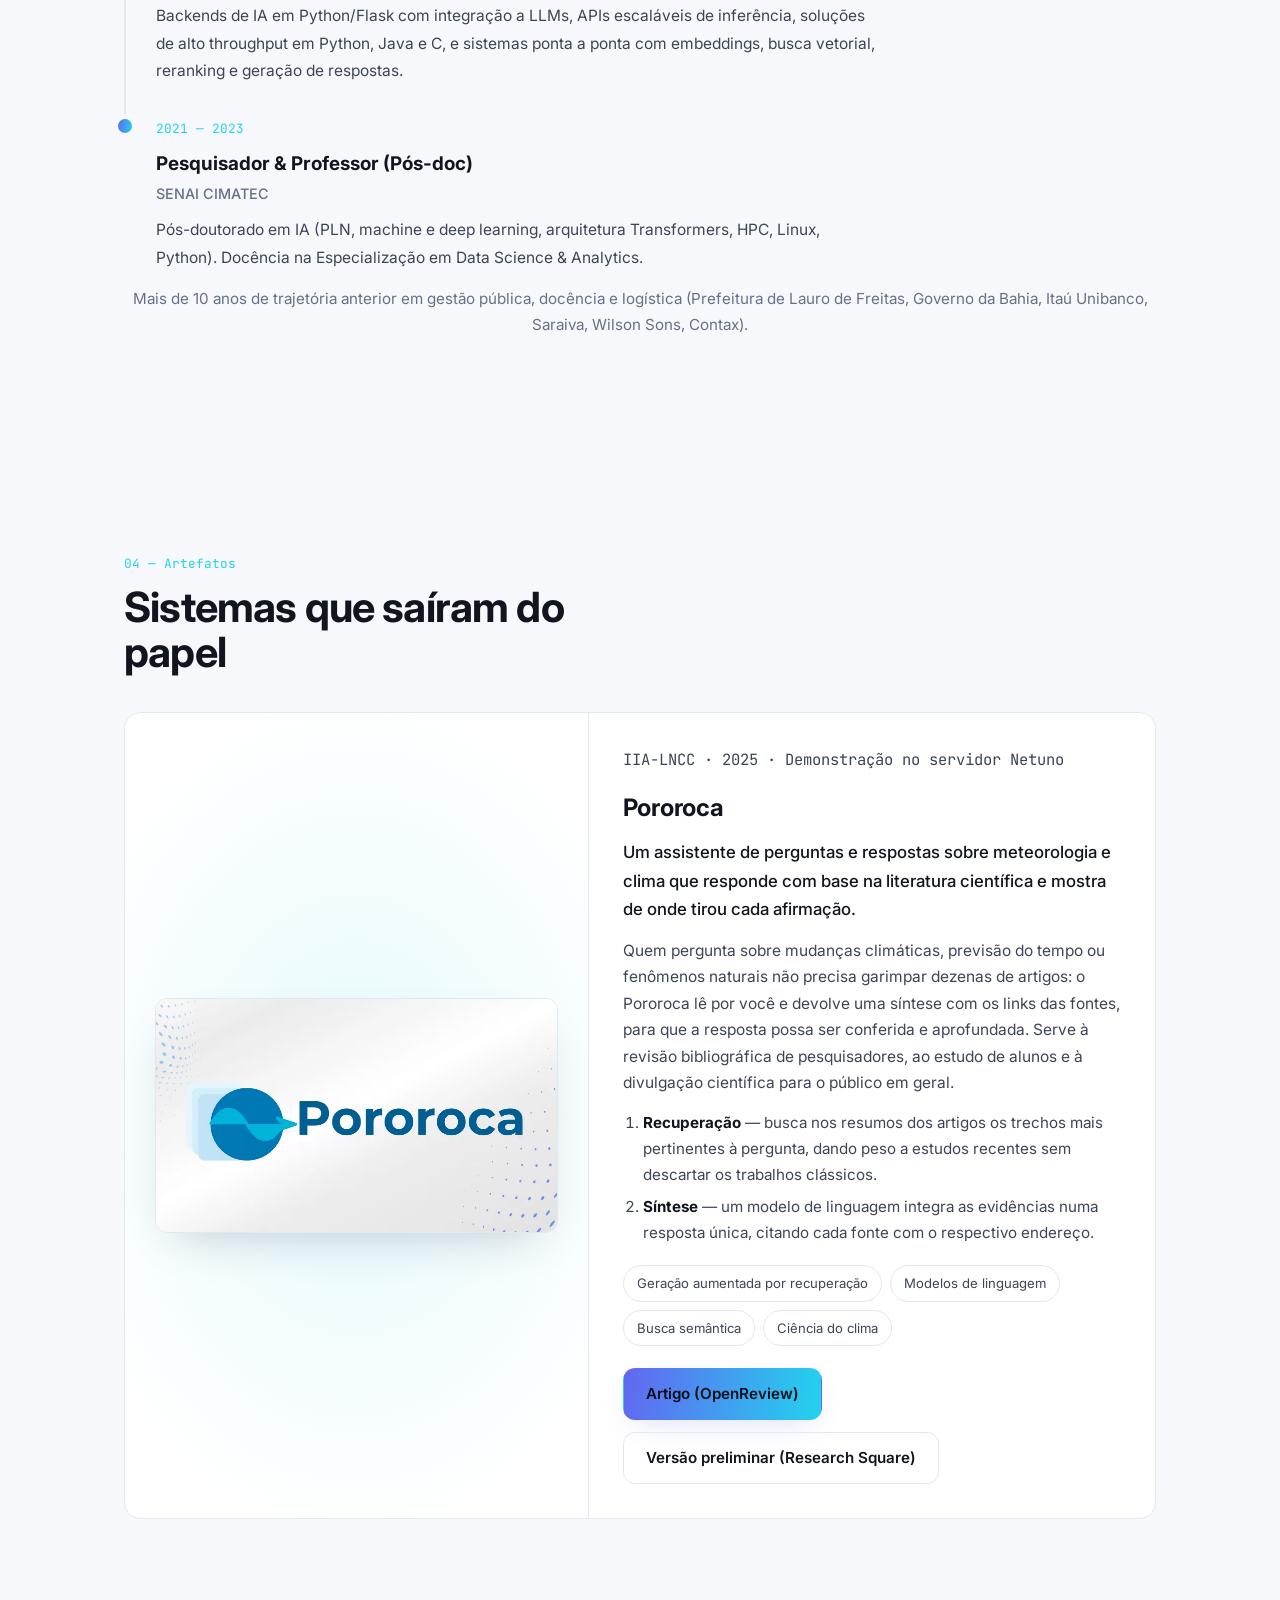
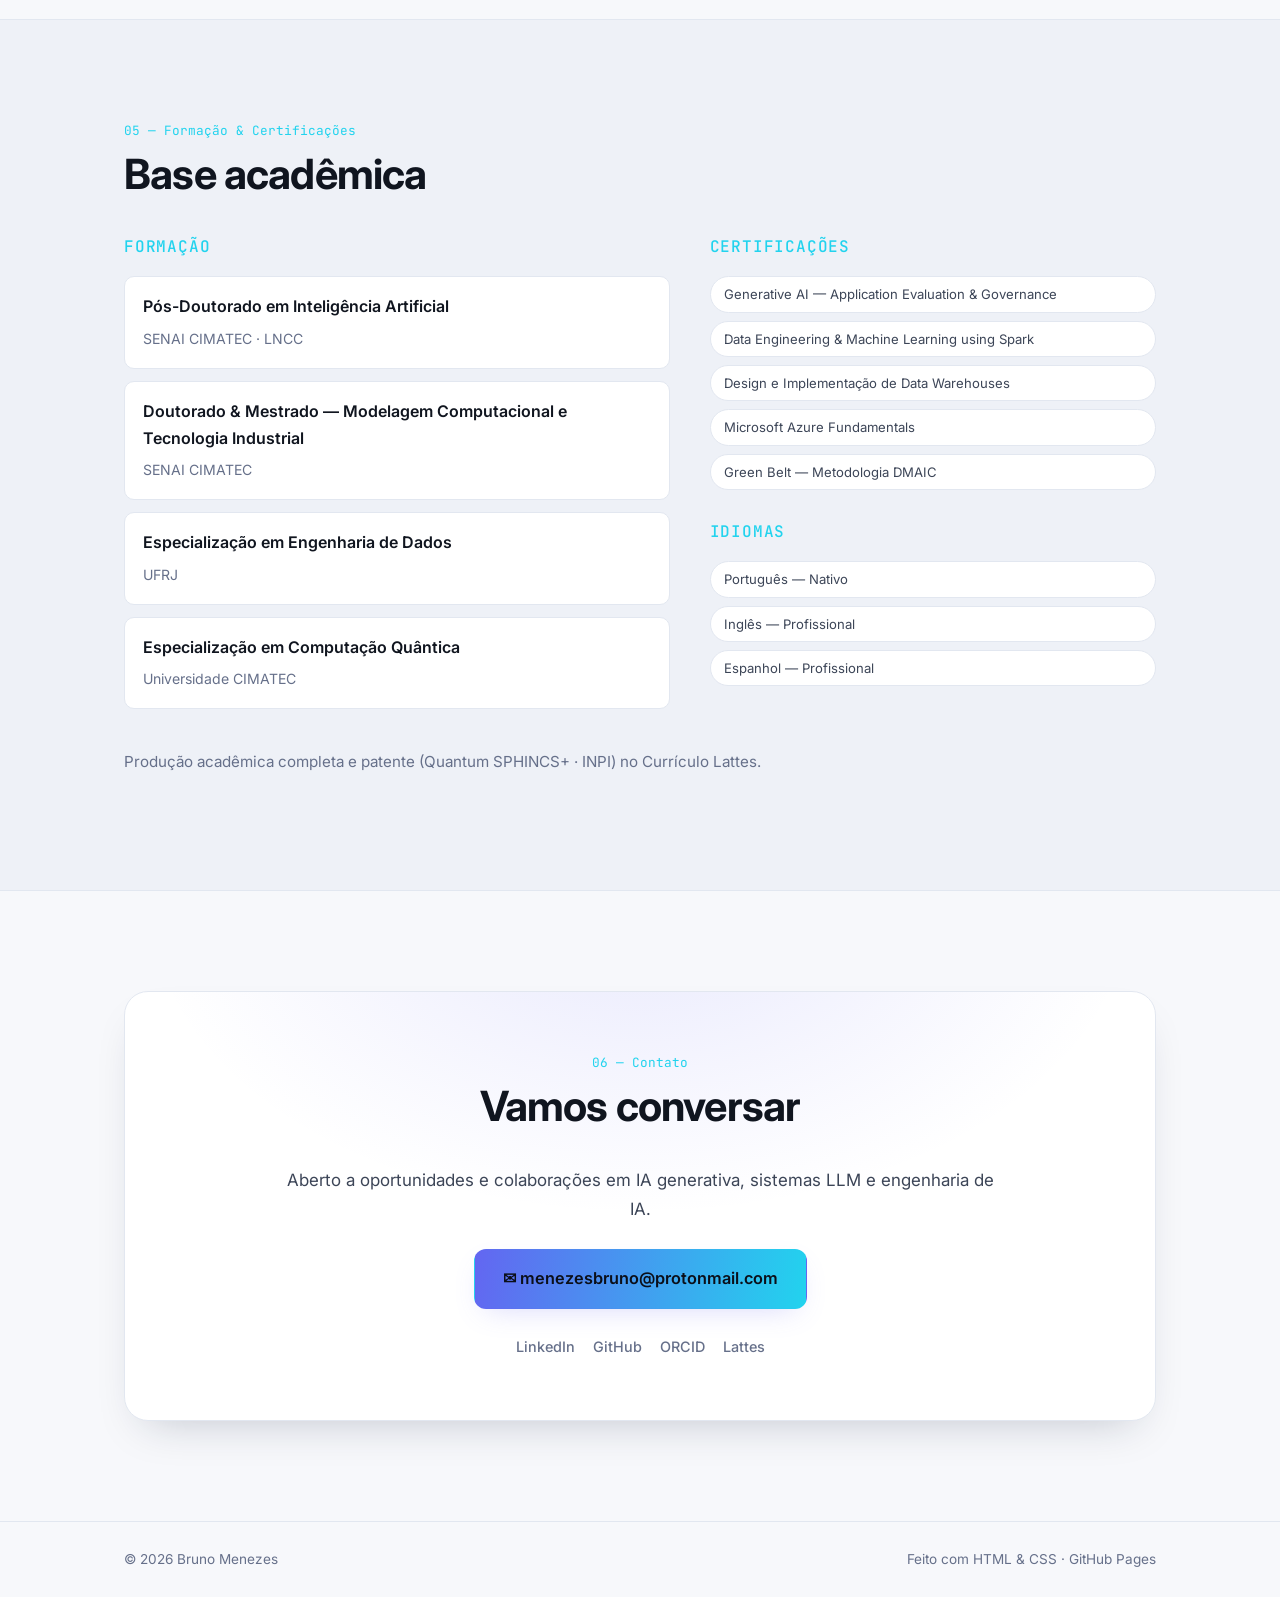
==== commit 135bfda5: "Artefatos: adiciona o artigo do Pororoca no OpenReview e remove os links do instituto A versão em po" ====
--- a/index.html
+++ b/index.html
@@ -239,15 +239,14 @@
               <p class="en">Anyone asking about climate change, weather forecasting or natural phenomena no longer has to dig through dozens of papers: Pororoca reads them for you and returns a synthesis with links to the sources, so every answer can be checked and explored further. It supports researchers' literature reviews, students' learning and science communication for the general public.</p>
               <ol class="artifact-steps">
                 <li><strong><span class="pt">Recuperação</span><span class="en">Retrieval</span></strong> <span class="pt">— busca nos resumos dos artigos os trechos mais pertinentes à pergunta, dando peso a estudos recentes sem descartar os trabalhos clássicos.</span><span class="en">— searches paper abstracts for the passages most relevant to the question, favouring recent studies without discarding the classics.</span></li>
-                <li><strong><span class="pt">Síntese</span><span class="en">Synthesis</span></strong> <span class="pt">— um LLM integra as evidências numa resposta única, citando e linkando cada fonte.</span><span class="en">— an LLM combines the evidence into a single answer, citing and linking every source.</span></li>
+                <li><strong><span class="pt">Síntese</span><span class="en">Synthesis</span></strong> <span class="pt">— um modelo de linguagem integra as evidências numa resposta única, citando cada fonte com o respectivo endereço.</span><span class="en">— an LLM combines the evidence into a single answer, citing and linking every source.</span></li>
               </ol>
               <ul class="chips">
-                <li>RAG</li><li>LLM</li><li><span class="pt">Busca semântica</span><span class="en">Semantic search</span></li><li><span class="pt">Ciência do clima</span><span class="en">Climate science</span></li>
+                <li><span class="pt">Geração aumentada por recuperação</span><span class="en">RAG</span></li><li><span class="pt">Modelos de linguagem</span><span class="en">LLM</span></li><li><span class="pt">Busca semântica</span><span class="en">Semantic search</span></li><li><span class="pt">Ciência do clima</span><span class="en">Climate science</span></li>
               </ul>
               <div class="artifact-links">
-                <a class="btn primary" href="https://doi.org/10.21203/rs.3.rs-7055155/v1" target="_blank" rel="noopener"><span class="pt">Ler o artigo</span><span class="en">Read the paper</span></a>
-                <span class="pt"><a class="btn ghost" href="https://instituto.ia.lncc.br/pt/news" target="_blank" rel="noopener">Notícia no IIA-LNCC</a></span>
-                <span class="en"><a class="btn ghost" href="https://instituto.ia.lncc.br/en/news/pororoca-the-brazilian-artificial-intelligence-that-translates-climate-science-for-everyone" target="_blank" rel="noopener">News at IIA-LNCC</a></span>
+                <a class="btn primary" href="https://openreview.net/pdf?id=HW4dYquzhn" target="_blank" rel="noopener"><span class="pt">Artigo (OpenReview)</span><span class="en">Paper (OpenReview)</span></a>
+                <a class="btn ghost" href="https://doi.org/10.21203/rs.3.rs-7055155/v1" target="_blank" rel="noopener"><span class="pt">Versão preliminar (Research Square)</span><span class="en">Preprint (Research Square)</span></a>
               </div>
             </div>
           </article>
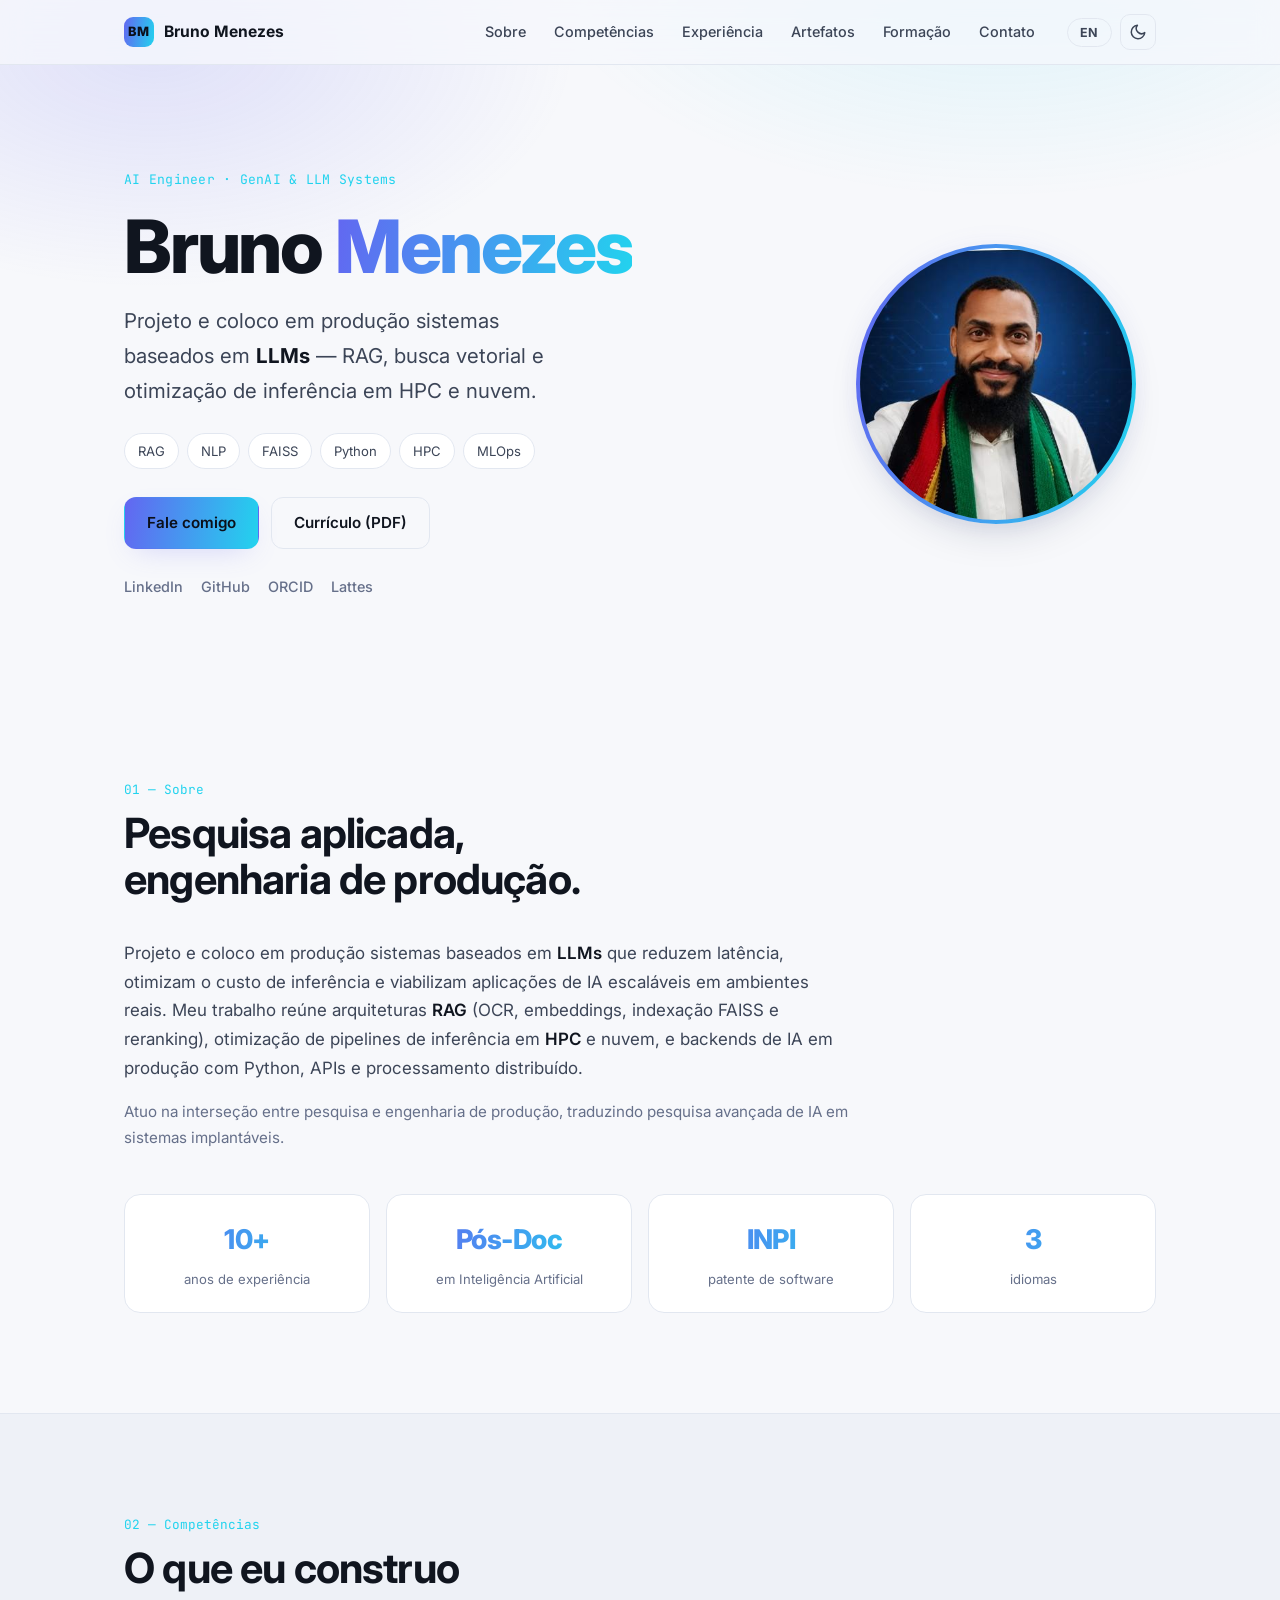
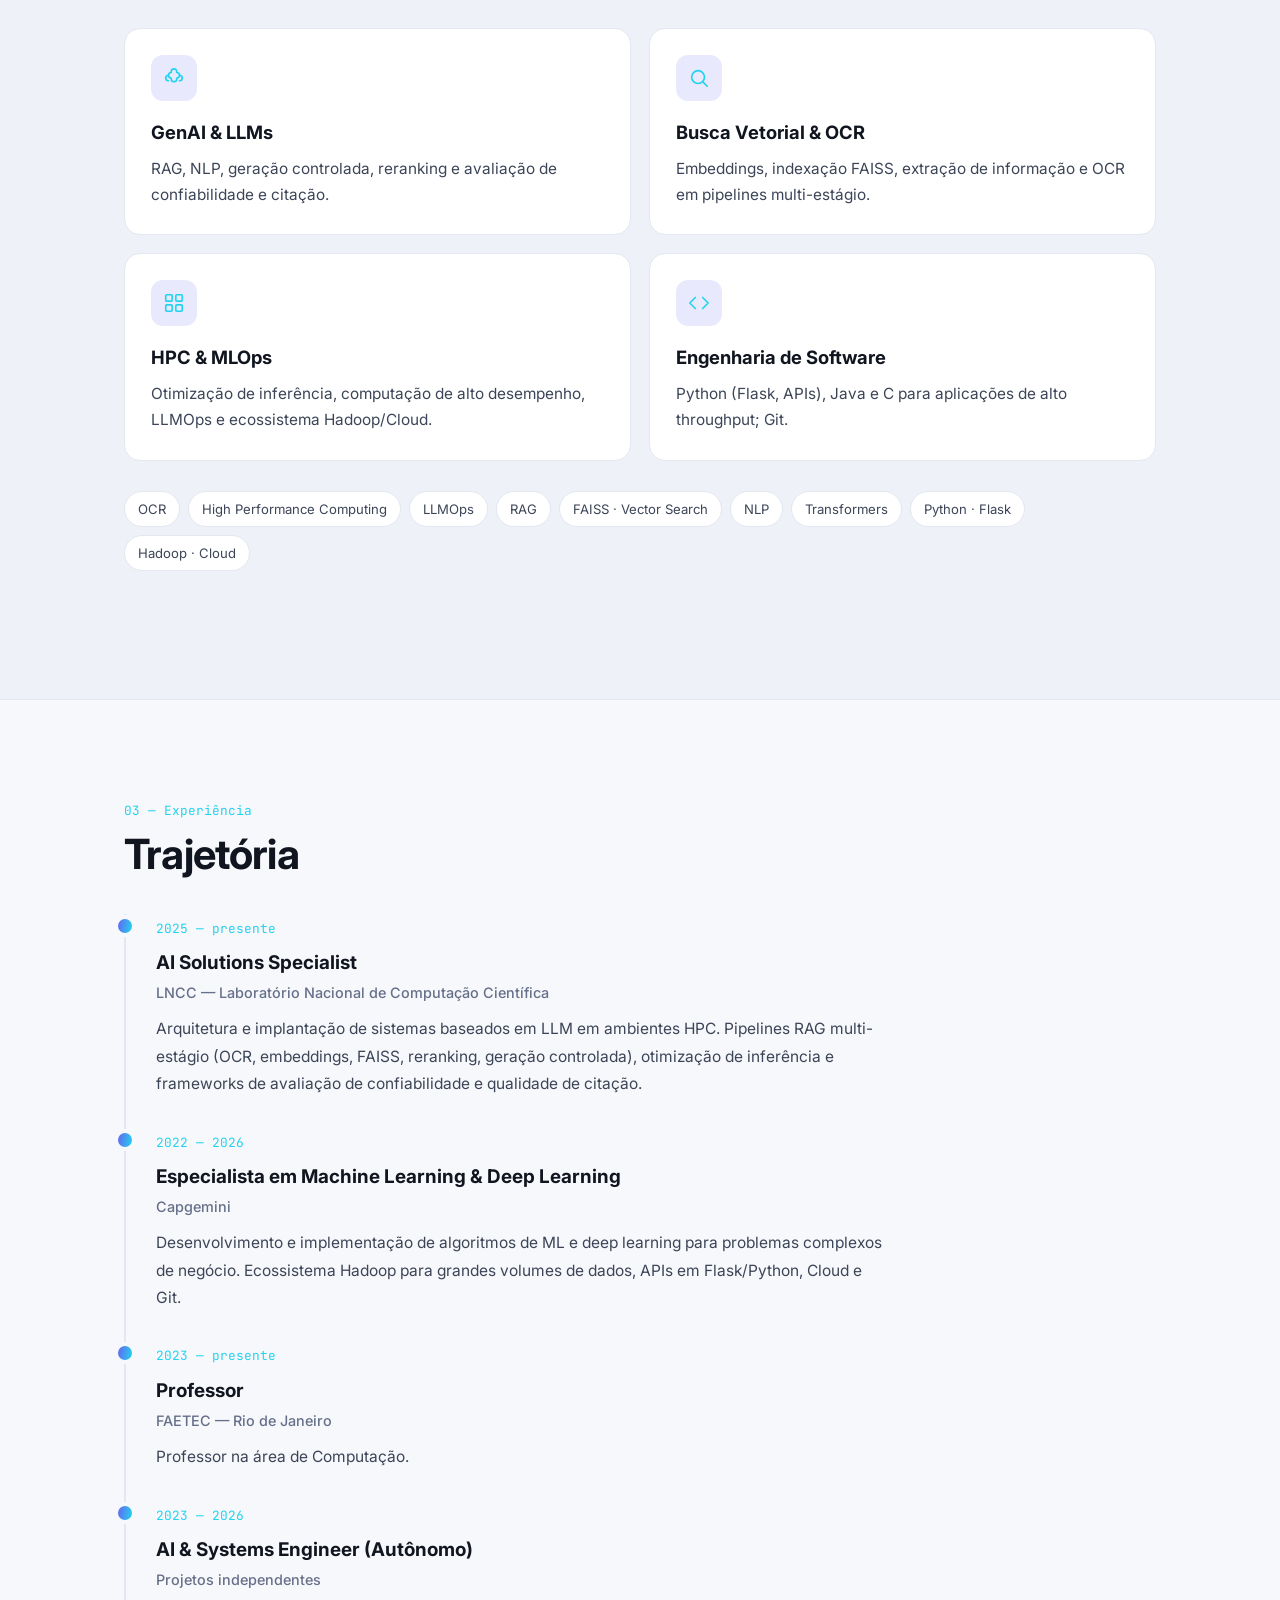
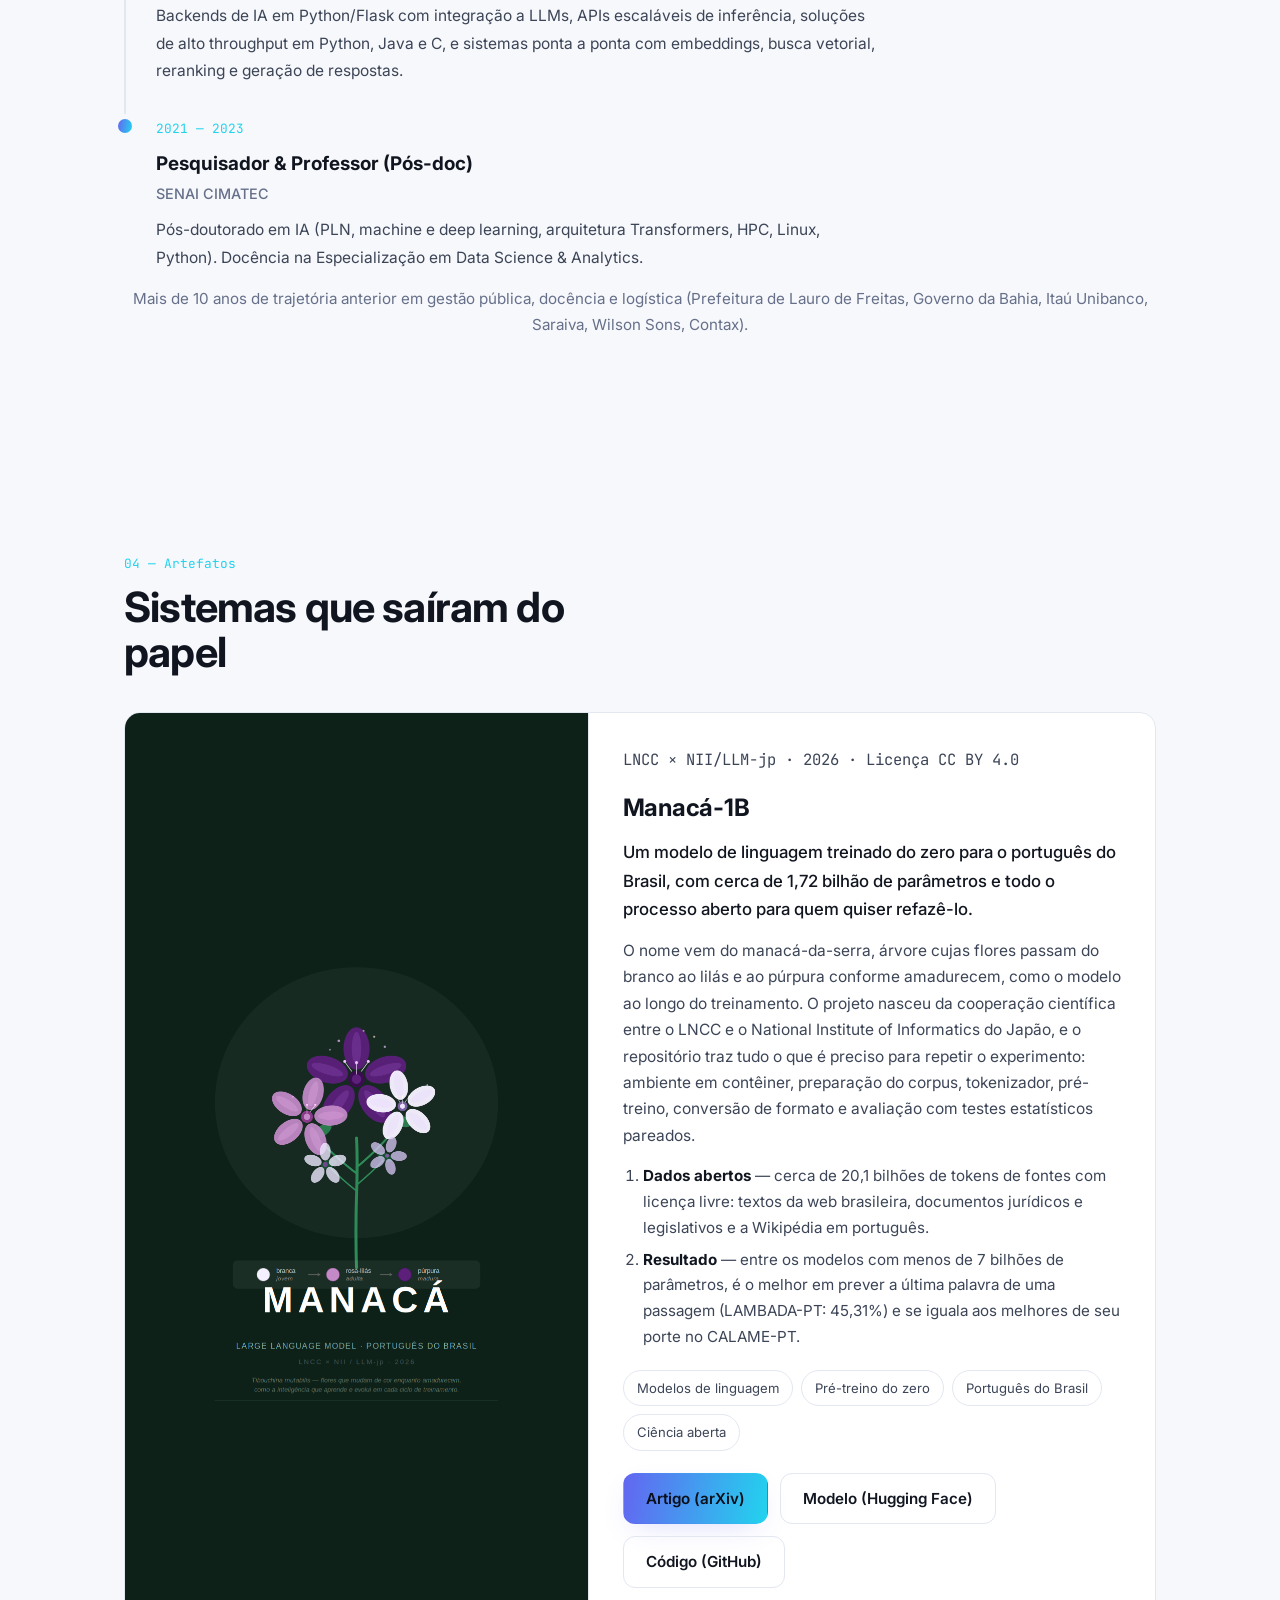
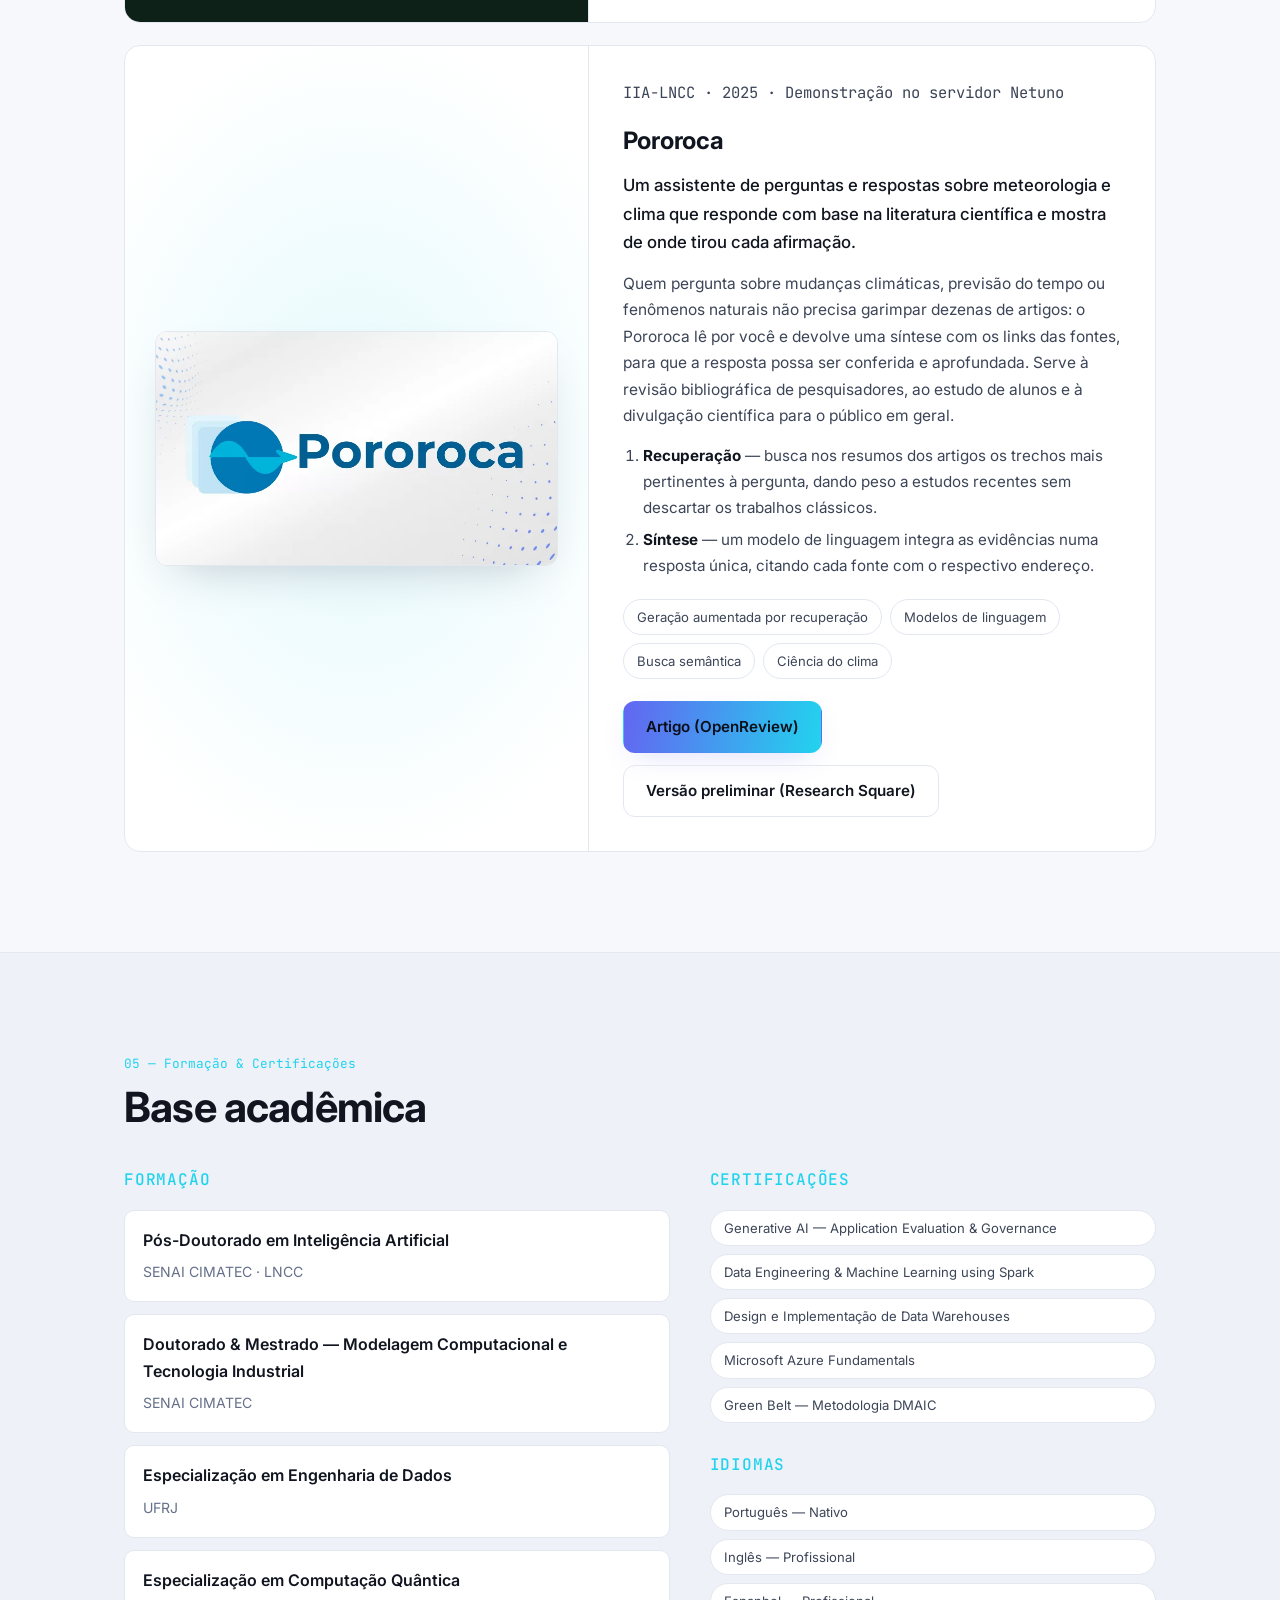
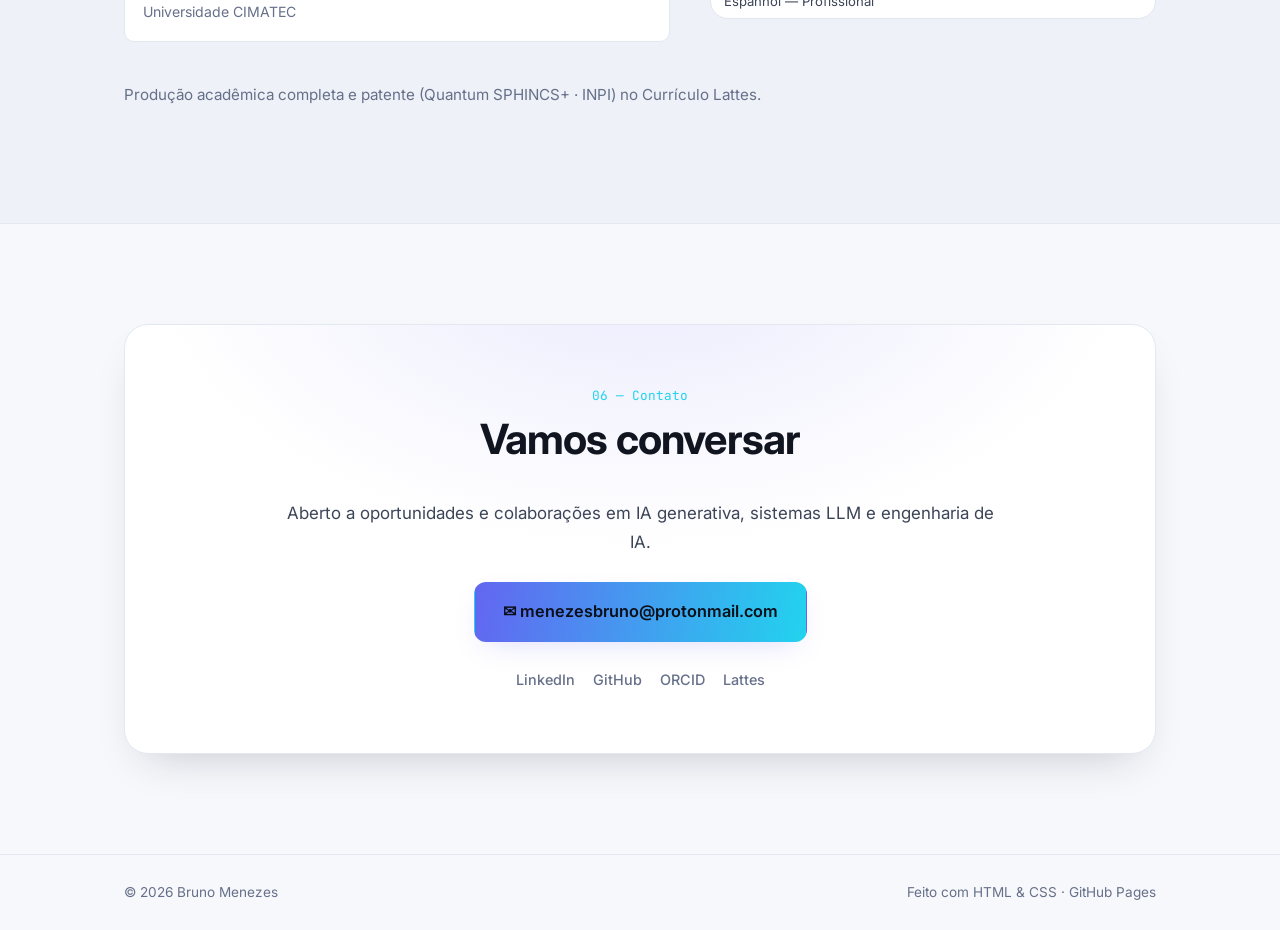
==== commit 3b483012: "Artefatos: adiciona o Manacá-1B (artigo, modelo e código) Co-Authored-By: Claude Opus 5.5 <noreply@a" ====
--- a/index.html
+++ b/index.html
@@ -26,7 +26,7 @@
   <link rel="preconnect" href="https://fonts.googleapis.com" />
   <link rel="preconnect" href="https://fonts.gstatic.com" crossorigin />
   <link href="https://fonts.googleapis.com/css2?family=Inter:wght@400;500;600;700;800&family=JetBrains+Mono:wght@500&display=swap" rel="stylesheet" />
-  <link rel="stylesheet" href="assets/style.css?v=4" />
+  <link rel="stylesheet" href="assets/style.css?v=5" />
 
   <!-- Dados estruturados: Person -->
   <script type="application/ld+json">
@@ -227,6 +227,31 @@
         <h2 class="section-title"><span class="pt">Sistemas que saíram do papel</span><span class="en">Systems that left the paper</span></h2>
         <div class="artifacts">
           <article class="artifact reveal">
+            <figure class="artifact-media dark">
+              <img src="assets/artefatos/manaca.png" alt="Identidade visual do Manacá: flores de manacá-da-serra em branco, lilás e púrpura" width="800" height="965" loading="lazy" />
+            </figure>
+            <div class="artifact-body">
+              <p class="artifact-meta">LNCC × NII/LLM-jp · 2026 · <span class="pt">Licença CC BY 4.0</span><span class="en">CC BY 4.0 licence</span></p>
+              <h3>Manacá-1B</h3>
+              <p class="artifact-lead pt">Um modelo de linguagem treinado do zero para o português do Brasil, com cerca de 1,72 bilhão de parâmetros e todo o processo aberto para quem quiser refazê-lo.</p>
+              <p class="artifact-lead en">A language model trained from scratch for Brazilian Portuguese, with about 1.72 billion parameters and the whole process open for anyone to rebuild.</p>
+              <p class="pt">O nome vem do manacá-da-serra, árvore cujas flores passam do branco ao lilás e ao púrpura conforme amadurecem, como o modelo ao longo do treinamento. O projeto nasceu da cooperação científica entre o LNCC e o National Institute of Informatics do Japão, e o repositório traz tudo o que é preciso para repetir o experimento: ambiente em contêiner, preparação do corpus, tokenizador, pré-treino, conversão de formato e avaliação com testes estatísticos pareados.</p>
+              <p class="en">The name comes from the manacá-da-serra, a tree whose flowers turn from white to lilac to purple as they mature, much like the model during training. It grew out of a scientific cooperation between LNCC and Japan's National Institute of Informatics, and the repository ships everything needed to repeat the experiment: containerised environment, corpus pipeline, tokenizer, pretraining, checkpoint conversion and evaluation with paired significance tests.</p>
+              <ol class="artifact-steps">
+                <li><strong><span class="pt">Dados abertos</span><span class="en">Open data</span></strong> <span class="pt">— cerca de 20,1 bilhões de tokens de fontes com licença livre: textos da web brasileira, documentos jurídicos e legislativos e a Wikipédia em português.</span><span class="en">— about 20.1 billion tokens from openly licensed sources: Brazilian web text, legal and legislative documents, and Portuguese Wikipedia.</span></li>
+                <li><strong><span class="pt">Resultado</span><span class="en">Results</span></strong> <span class="pt">— entre os modelos com menos de 7 bilhões de parâmetros, é o melhor em prever a última palavra de uma passagem (LAMBADA-PT: 45,31%) e se iguala aos melhores de seu porte no CALAME-PT.</span><span class="en">— among models under 7 billion parameters, it is the best at predicting the final word of a passage (LAMBADA-PT: 45.31%) and matches the best of its size on CALAME-PT.</span></li>
+              </ol>
+              <ul class="chips">
+                <li><span class="pt">Modelos de linguagem</span><span class="en">LLM</span></li><li><span class="pt">Pré-treino do zero</span><span class="en">Pretraining from scratch</span></li><li><span class="pt">Português do Brasil</span><span class="en">Brazilian Portuguese</span></li><li><span class="pt">Ciência aberta</span><span class="en">Open science</span></li>
+              </ul>
+              <div class="artifact-links">
+                <a class="btn primary" href="https://arxiv.org/abs/2608.30114" target="_blank" rel="noopener"><span class="pt">Artigo (arXiv)</span><span class="en">Paper (arXiv)</span></a>
+                <a class="btn ghost" href="https://huggingface.co/AIInstituteLNCC/manaca-1b-base" target="_blank" rel="noopener"><span class="pt">Modelo (Hugging Face)</span><span class="en">Model (Hugging Face)</span></a>
+                <a class="btn ghost" href="https://github.com/Instituto-IA-LNCC/manaca-1b-base" target="_blank" rel="noopener"><span class="pt">Código (GitHub)</span><span class="en">Code (GitHub)</span></a>
+              </div>
+            </div>
+          </article>
+          <article class="artifact reveal">
             <figure class="artifact-media">
               <img src="assets/artefatos/pororoca.png" alt="Logotipo do Pororoca" width="800" height="467" loading="lazy" />
             </figure>
--- a/assets/style.css
+++ b/assets/style.css
@@ -270,6 +270,8 @@
   width: 100%; height: auto; display: block; border-radius: 12px;
   border: 1px solid var(--border); box-shadow: var(--shadow);
 }
+.artifact-media.dark { background: #0d2118; }
+.artifact-media.dark img { max-height: 520px; width: auto; max-width: 100%; border-color: transparent; box-shadow: none; }
 .artifact-body { padding: clamp(22px, 4vw, 34px); }
 .artifact-meta { font-family: var(--mono); font-size: .78rem; color: var(--accent-2); margin: 0 0 8px; }
 .artifact h3 { margin: 0 0 10px; font-size: 1.5rem; letter-spacing: -.01em; }
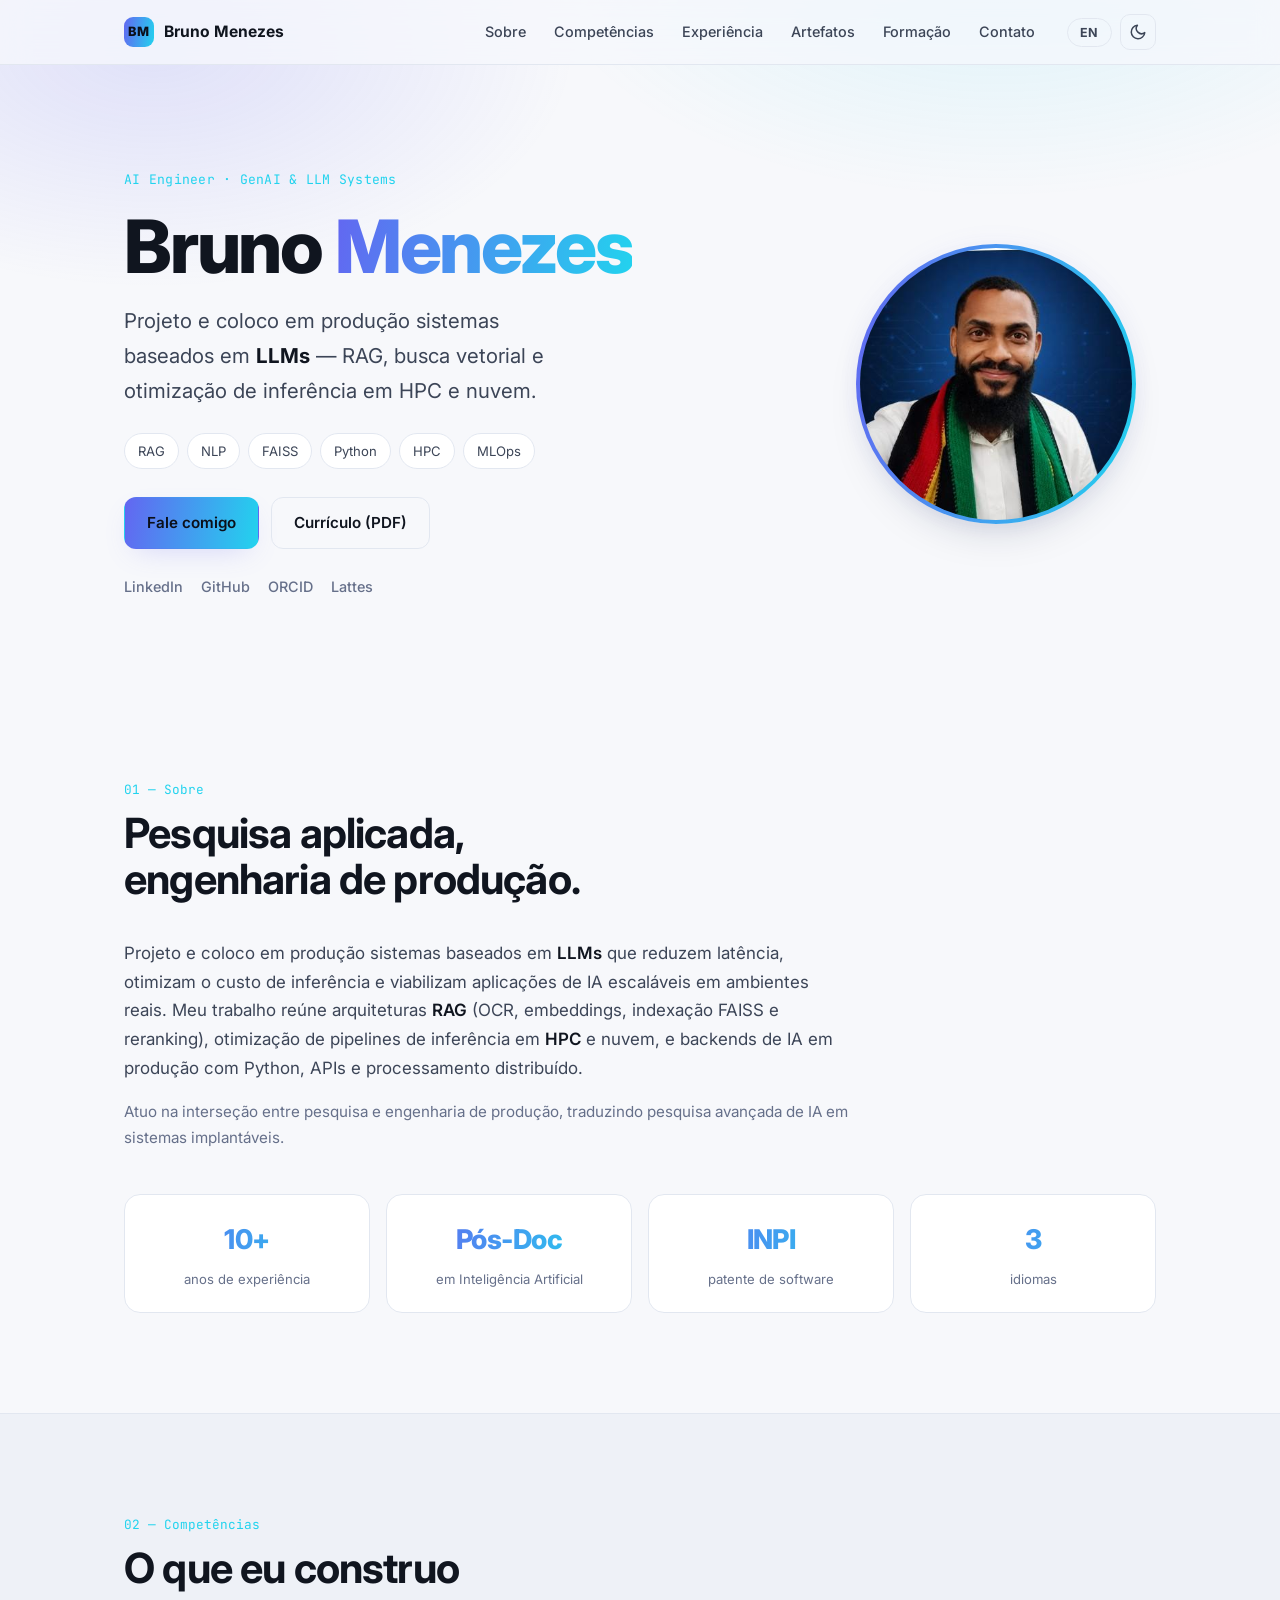
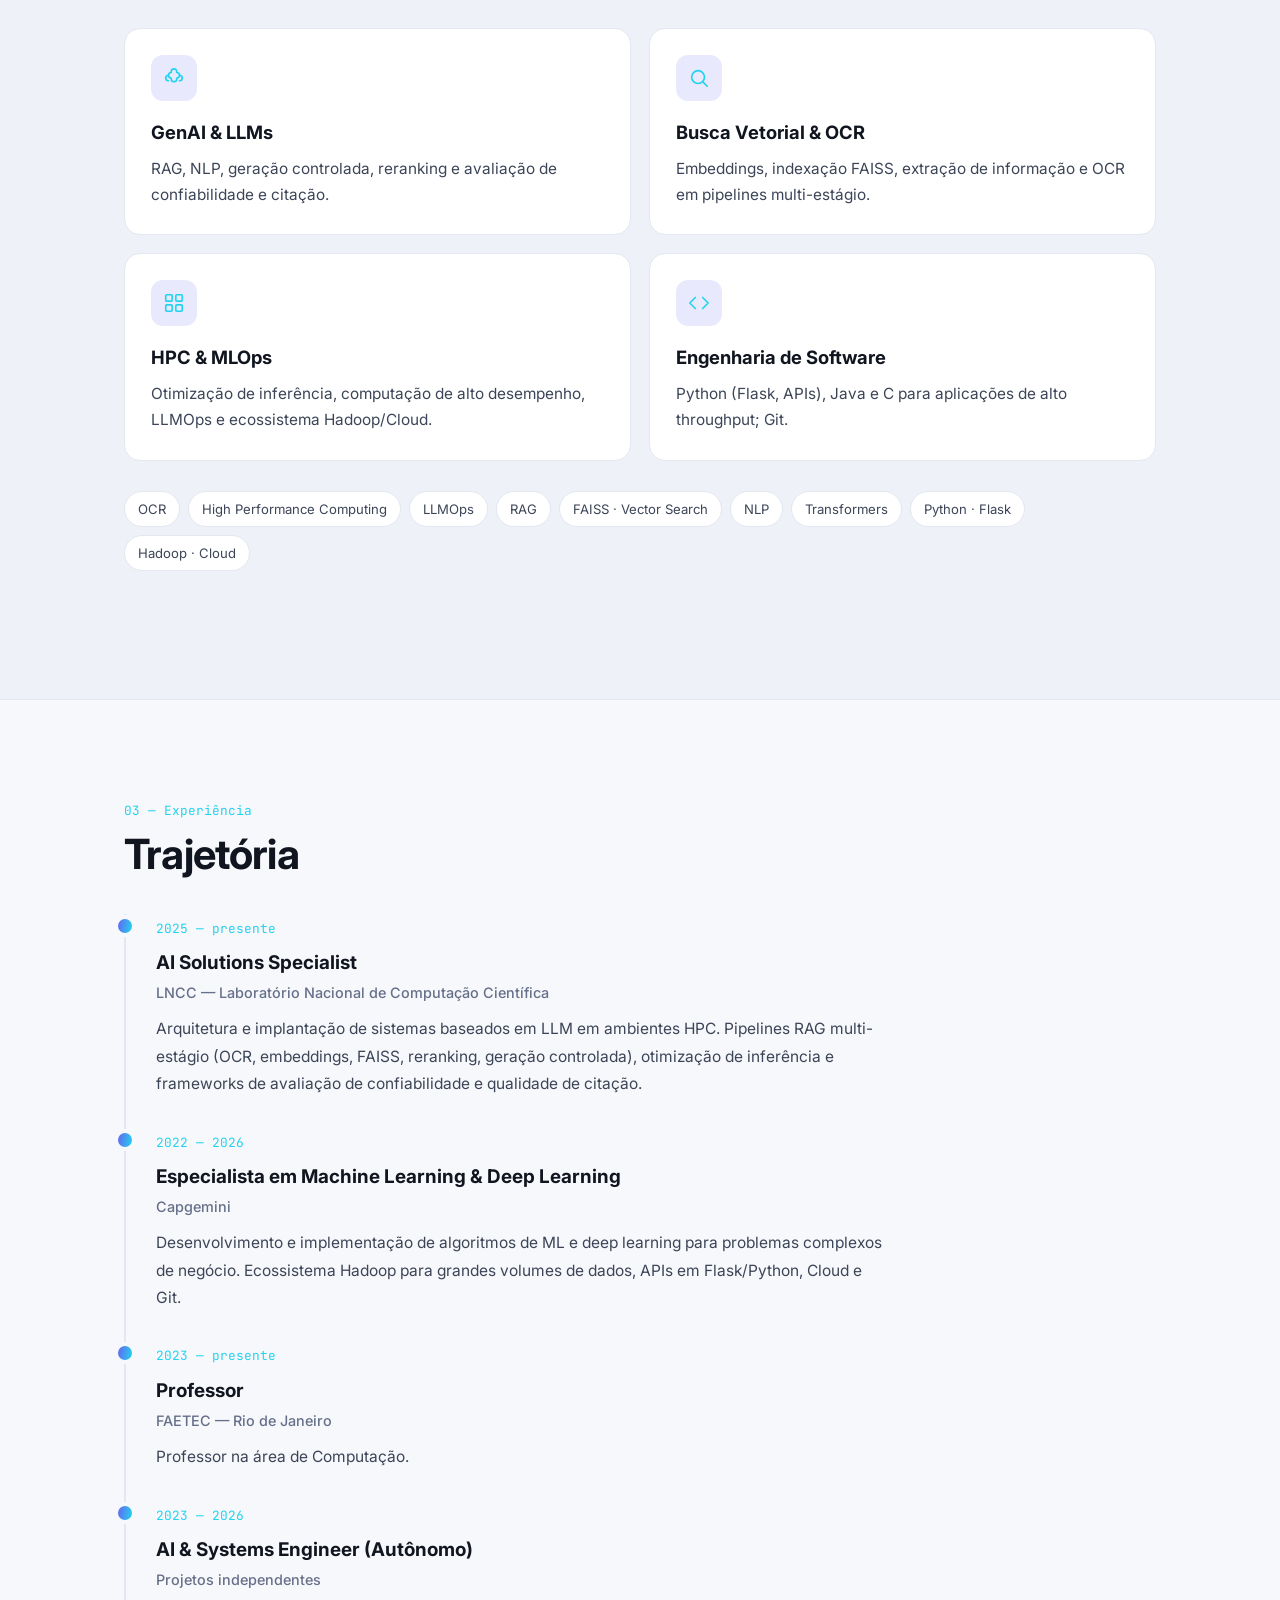
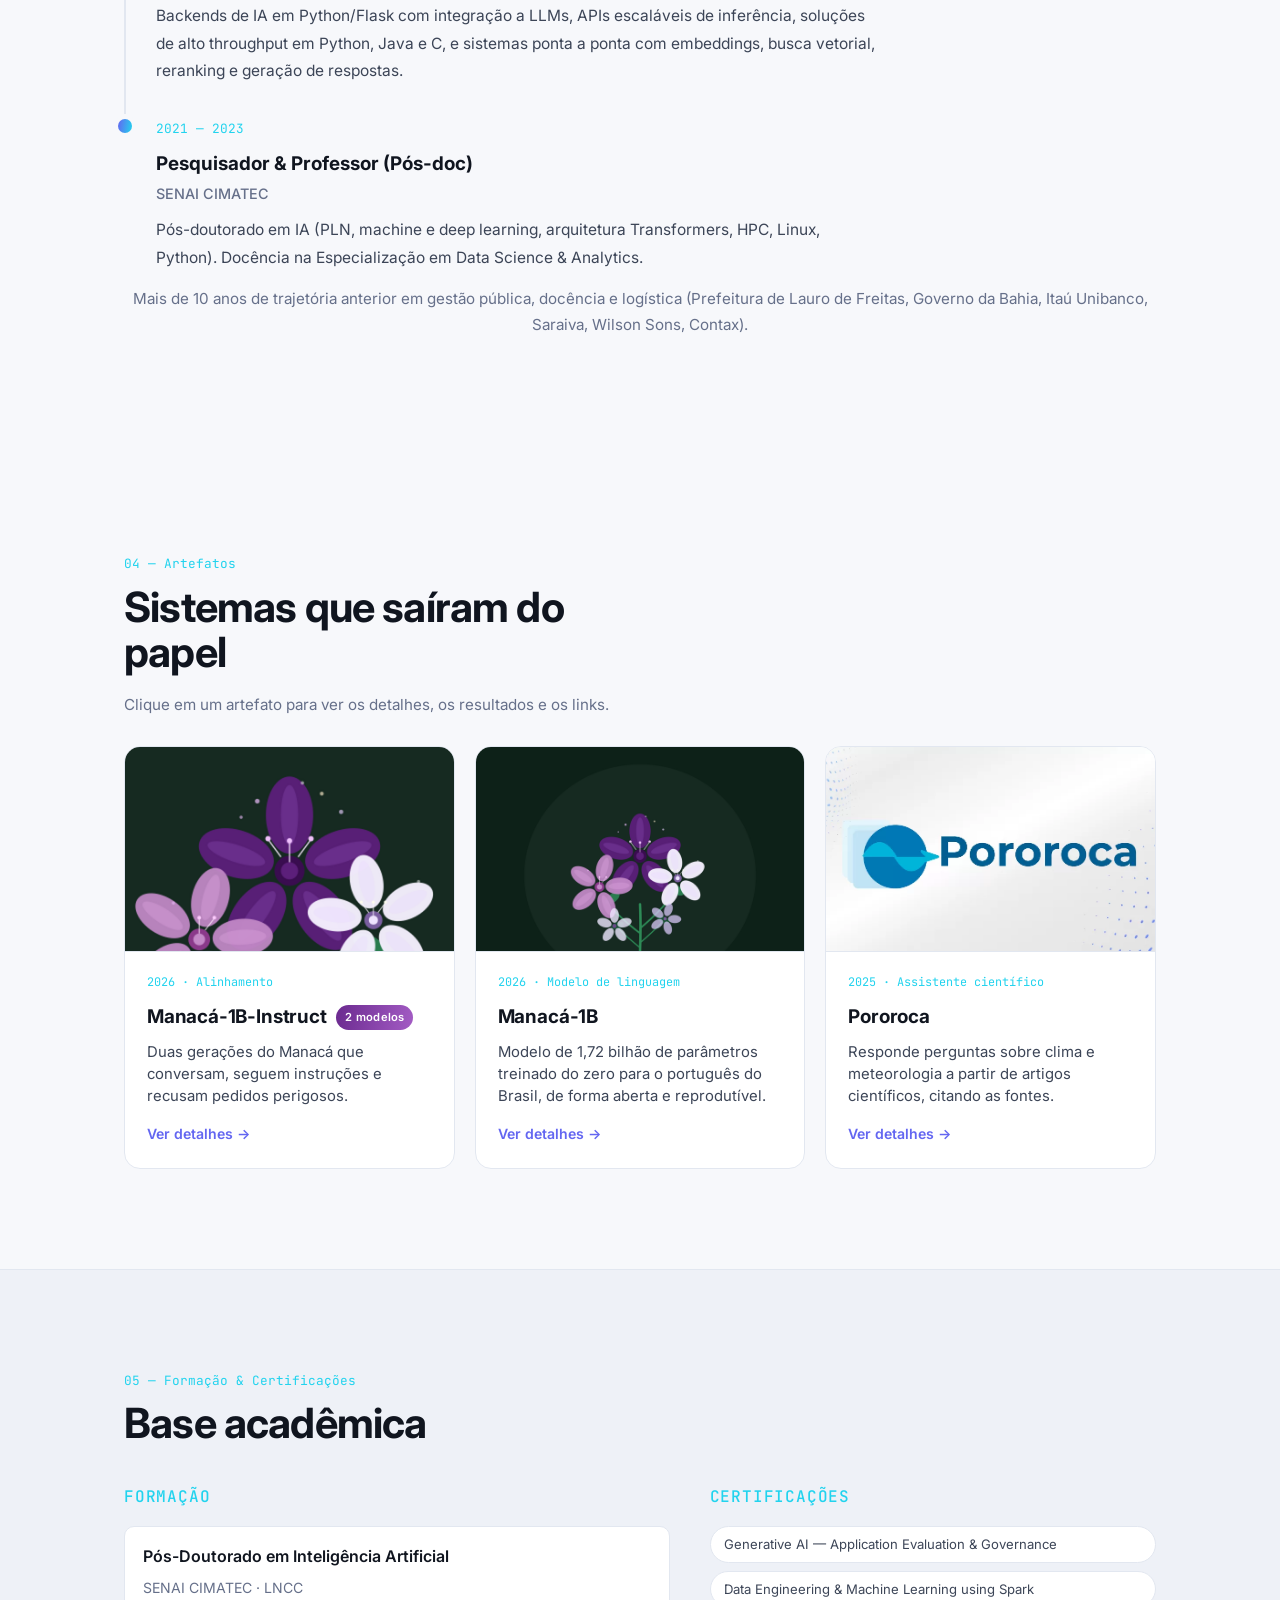
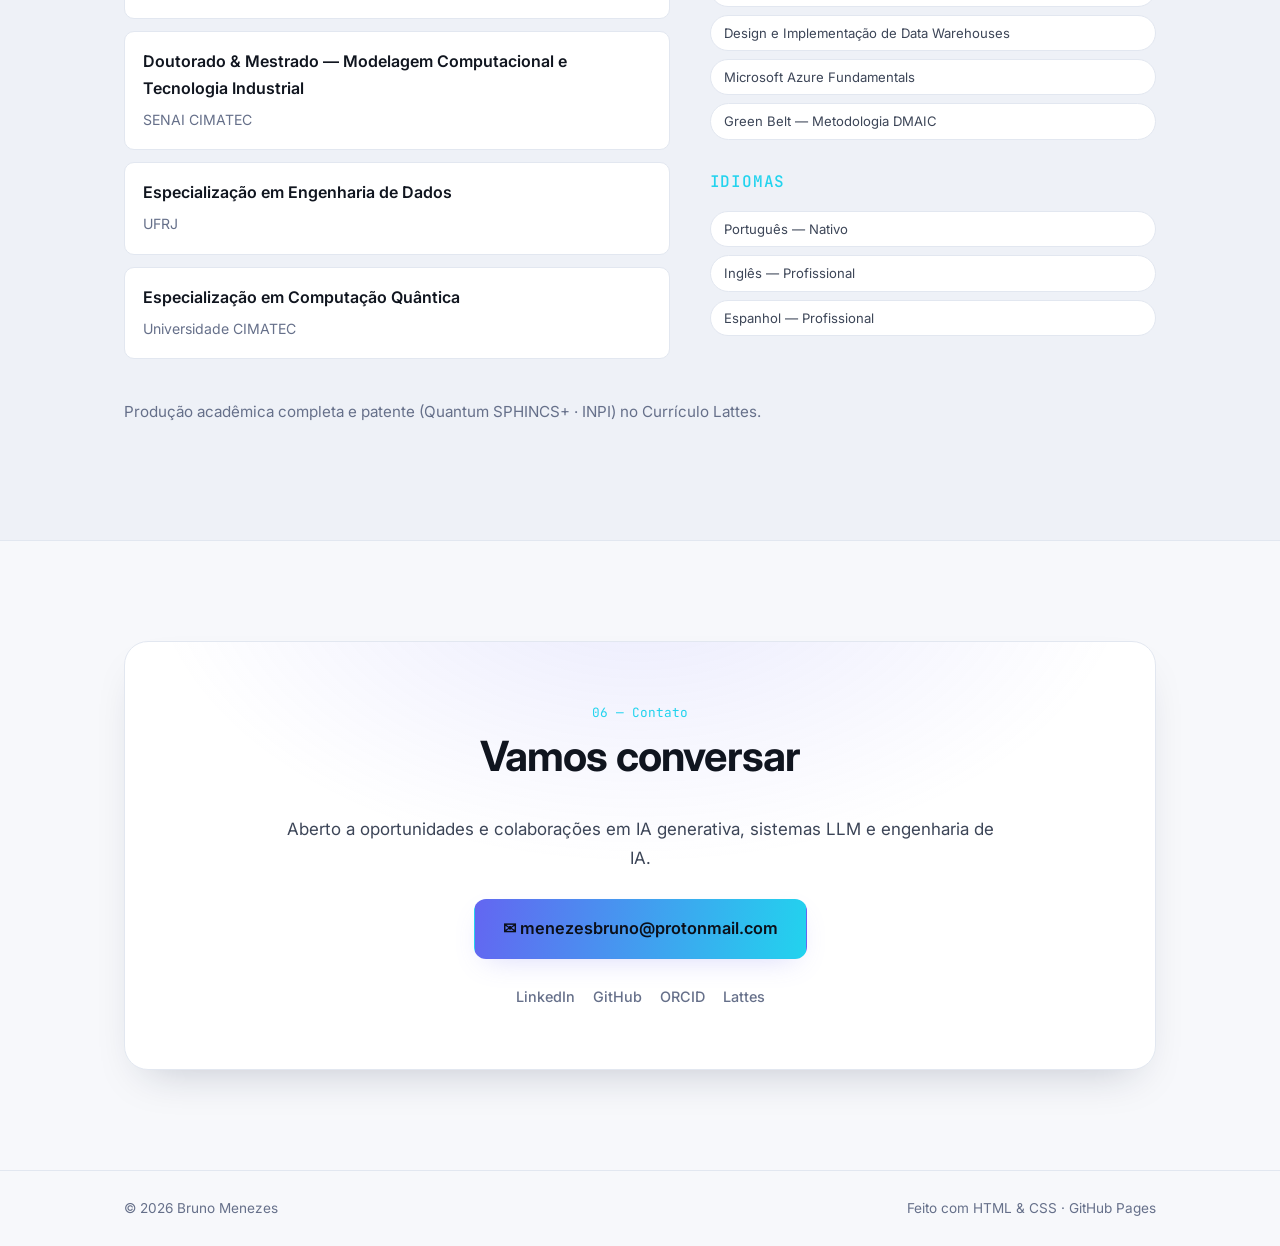
==== commit bb804d02: "Artefatos: galeria com detalhes em janela e o Manacá-1B-Instruct (duas gerações) Co-Authored-By: Cla" ====
--- a/index.html
+++ b/index.html
@@ -26,7 +26,7 @@
   <link rel="preconnect" href="https://fonts.googleapis.com" />
   <link rel="preconnect" href="https://fonts.gstatic.com" crossorigin />
   <link href="https://fonts.googleapis.com/css2?family=Inter:wght@400;500;600;700;800&family=JetBrains+Mono:wght@500&display=swap" rel="stylesheet" />
-  <link rel="stylesheet" href="assets/style.css?v=5" />
+  <link rel="stylesheet" href="assets/style.css?v=6" />
 
   <!-- Dados estruturados: Person -->
   <script type="application/ld+json">
@@ -225,57 +225,145 @@
       <div class="container">
         <p class="section-kicker">04 — <span class="pt">Artefatos</span><span class="en">Artifacts</span></p>
         <h2 class="section-title"><span class="pt">Sistemas que saíram do papel</span><span class="en">Systems that left the paper</span></h2>
-        <div class="artifacts">
-          <article class="artifact reveal">
-            <figure class="artifact-media dark">
-              <img src="assets/artefatos/manaca.png" alt="Identidade visual do Manacá: flores de manacá-da-serra em branco, lilás e púrpura" width="800" height="965" loading="lazy" />
-            </figure>
-            <div class="artifact-body">
-              <p class="artifact-meta">LNCC × NII/LLM-jp · 2026 · <span class="pt">Licença CC BY 4.0</span><span class="en">CC BY 4.0 licence</span></p>
-              <h3>Manacá-1B</h3>
-              <p class="artifact-lead pt">Um modelo de linguagem treinado do zero para o português do Brasil, com cerca de 1,72 bilhão de parâmetros e todo o processo aberto para quem quiser refazê-lo.</p>
-              <p class="artifact-lead en">A language model trained from scratch for Brazilian Portuguese, with about 1.72 billion parameters and the whole process open for anyone to rebuild.</p>
-              <p class="pt">O nome vem do manacá-da-serra, árvore cujas flores passam do branco ao lilás e ao púrpura conforme amadurecem, como o modelo ao longo do treinamento. O projeto nasceu da cooperação científica entre o LNCC e o National Institute of Informatics do Japão, e o repositório traz tudo o que é preciso para repetir o experimento: ambiente em contêiner, preparação do corpus, tokenizador, pré-treino, conversão de formato e avaliação com testes estatísticos pareados.</p>
-              <p class="en">The name comes from the manacá-da-serra, a tree whose flowers turn from white to lilac to purple as they mature, much like the model during training. It grew out of a scientific cooperation between LNCC and Japan's National Institute of Informatics, and the repository ships everything needed to repeat the experiment: containerised environment, corpus pipeline, tokenizer, pretraining, checkpoint conversion and evaluation with paired significance tests.</p>
-              <ol class="artifact-steps">
-                <li><strong><span class="pt">Dados abertos</span><span class="en">Open data</span></strong> <span class="pt">— cerca de 20,1 bilhões de tokens de fontes com licença livre: textos da web brasileira, documentos jurídicos e legislativos e a Wikipédia em português.</span><span class="en">— about 20.1 billion tokens from openly licensed sources: Brazilian web text, legal and legislative documents, and Portuguese Wikipedia.</span></li>
-                <li><strong><span class="pt">Resultado</span><span class="en">Results</span></strong> <span class="pt">— entre os modelos com menos de 7 bilhões de parâmetros, é o melhor em prever a última palavra de uma passagem (LAMBADA-PT: 45,31%) e se iguala aos melhores de seu porte no CALAME-PT.</span><span class="en">— among models under 7 billion parameters, it is the best at predicting the final word of a passage (LAMBADA-PT: 45.31%) and matches the best of its size on CALAME-PT.</span></li>
-              </ol>
-              <ul class="chips">
-                <li><span class="pt">Modelos de linguagem</span><span class="en">LLM</span></li><li><span class="pt">Pré-treino do zero</span><span class="en">Pretraining from scratch</span></li><li><span class="pt">Português do Brasil</span><span class="en">Brazilian Portuguese</span></li><li><span class="pt">Ciência aberta</span><span class="en">Open science</span></li>
-              </ul>
-              <div class="artifact-links">
-                <a class="btn primary" href="https://arxiv.org/abs/2608.30114" target="_blank" rel="noopener"><span class="pt">Artigo (arXiv)</span><span class="en">Paper (arXiv)</span></a>
-                <a class="btn ghost" href="https://huggingface.co/AIInstituteLNCC/manaca-1b-base" target="_blank" rel="noopener"><span class="pt">Modelo (Hugging Face)</span><span class="en">Model (Hugging Face)</span></a>
-                <a class="btn ghost" href="https://github.com/Instituto-IA-LNCC/manaca-1b-base" target="_blank" rel="noopener"><span class="pt">Código (GitHub)</span><span class="en">Code (GitHub)</span></a>
+        <p class="muted section-hint pt">Clique em um artefato para ver os detalhes, os resultados e os links.</p>
+        <p class="muted section-hint en">Click an artifact to see its details, results and links.</p>
+        <div class="gallery">
+          <button class="tile reveal" type="button" data-open="art-manaca-instruct" aria-haspopup="dialog">
+            <span class="tile-media dark"><img src="assets/artefatos/manaca-instruct.png" alt="Flor púrpura do manacá" loading="lazy" /></span>
+            <span class="tile-body">
+              <span class="tile-meta"><span class="pt">2026 · Alinhamento</span><span class="en">2026 · Alignment</span></span>
+              <span class="tile-title">Manacá-1B-Instruct <span class="badge"><span class="pt">2 modelos</span><span class="en">2 models</span></span></span>
+              <span class="tile-desc"><span class="pt">Duas gerações do Manacá que conversam, seguem instruções e recusam pedidos perigosos.</span><span class="en">Two generations of Manacá that chat, follow instructions and refuse harmful requests.</span></span>
+              <span class="tile-more"><span class="pt">Ver detalhes</span><span class="en">See details</span> →</span>
+            </span>
+          </button>
+          <button class="tile reveal" type="button" data-open="art-manaca" aria-haspopup="dialog">
+            <span class="tile-media dark"><img src="assets/artefatos/manaca-capa.png" alt="Flores do manacá-da-serra" loading="lazy" /></span>
+            <span class="tile-body">
+              <span class="tile-meta"><span class="pt">2026 · Modelo de linguagem</span><span class="en">2026 · Language model</span></span>
+              <span class="tile-title">Manacá-1B</span>
+              <span class="tile-desc"><span class="pt">Modelo de 1,72 bilhão de parâmetros treinado do zero para o português do Brasil, de forma aberta e reprodutível.</span><span class="en">A 1.72-billion-parameter model trained from scratch for Brazilian Portuguese, openly and reproducibly.</span></span>
+              <span class="tile-more"><span class="pt">Ver detalhes</span><span class="en">See details</span> →</span>
+            </span>
+          </button>
+          <button class="tile reveal" type="button" data-open="art-pororoca" aria-haspopup="dialog">
+            <span class="tile-media"><img src="assets/artefatos/pororoca.png" alt="Logotipo do Pororoca" loading="lazy" /></span>
+            <span class="tile-body">
+              <span class="tile-meta"><span class="pt">2025 · Assistente científico</span><span class="en">2025 · Science assistant</span></span>
+              <span class="tile-title">Pororoca</span>
+              <span class="tile-desc"><span class="pt">Responde perguntas sobre clima e meteorologia a partir de artigos científicos, citando as fontes.</span><span class="en">Answers climate and weather questions from scientific papers, citing the sources.</span></span>
+              <span class="tile-more"><span class="pt">Ver detalhes</span><span class="en">See details</span> →</span>
+            </span>
+          </button>
+        </div>
+
+        <dialog class="art-dialog" id="art-manaca-instruct" aria-labelledby="art-manaca-instruct-t">
+          <button class="art-close" type="button" data-close aria-label="Fechar / Close">&times;</button>
+            <article class="artifact">
+              <figure class="artifact-media dark">
+                <img src="assets/artefatos/manaca-instruct.png" alt="Flor púrpura do manacá-da-serra, o estágio maduro" width="720" height="450" loading="lazy" />
+              </figure>
+              <div class="artifact-body">
+                <p class="artifact-meta">LNCC × NII/LLM-jp · 2026 · <span class="pt">Versões de pesquisa experimentais</span><span class="en">Experimental research releases</span></p>
+                <h3 id="art-manaca-instruct-t">Manacá-1B-Instruct <span class="badge"><span class="pt">2 modelos</span><span class="en">2 models</span></span></h3>
+                <p class="artifact-lead pt">Duas gerações do Manacá ajustadas para conversar, seguir instruções e recusar pedidos perigosos, publicadas com todo o caminho percorrido, inclusive as tentativas que deram errado.</p>
+                <p class="artifact-lead en">Two generations of Manacá tuned to chat, follow instructions and turn down harmful requests, released with the entire path taken, including the attempts that failed.</p>
+                <p class="pt">Se o modelo base é a flor branca, estas versões são a flor púrpura: o estágio em que o Manacá aprende a ajudar com segurança. Partindo do mesmo modelo de 1,72 bilhão de parâmetros, cada geração passou por ajuste fino supervisionado com exemplos de instruções em português e, depois, por uma etapa dedicada à segurança. Um achado atravessa as duas: a otimização direta de preferências não bastou para fazer o modelo recusar pedidos nocivos, e a segurança só veio de um ajuste fino em que a recusa é o próprio alvo do treino.</p>
+                <p class="en">If the base model is the white flower, these releases are the purple one: the stage where Manacá learns to help safely. Starting from the same 1.72-billion-parameter model, each generation went through supervised fine-tuning on Portuguese instruction data and then a dedicated safety stage. One finding runs through both: direct preference optimisation was not enough to make the model refuse harmful requests, and safety only came from fine-tuning where refusal is itself the training target.</p>
+                <div class="gen-grid">
+                  <section class="gen">
+                    <p class="gen-tag"><span class="pt">1ª geração · v0.1</span><span class="en">1st generation · v0.1</span></p>
+                    <h4>Manacá-1B-Instruct</h4>
+                    <ul class="gen-facts">
+                      <li><span class="pt">cerca de 141 mil exemplos de instrução</span><span class="en">about 141k instruction examples</span></li>
+                      <li><span class="pt">recusa 75% dos pedidos nocivos inéditos (antes: 0%)</span><span class="en">refuses 75% of unseen harmful requests (before: 0%)</span></li>
+                      <li><span class="pt">lidera o MT-Bench-PT (2,90) e o IFEval-PT entre modelos de porte parecido</span><span class="en">leads MT-Bench-PT (2.90) and IFEval-PT among similarly sized models</span></li>
+                    </ul>
+                    <div class="gen-links">
+                      <a href="https://huggingface.co/AIInstituteLNCC/manaca-1b-instruct" target="_blank" rel="noopener"><span class="pt">Modelo</span><span class="en">Model</span> ↗</a>
+                      <a href="https://github.com/Instituto-IA-LNCC/manaca-1b-instruct" target="_blank" rel="noopener"><span class="pt">Código</span><span class="en">Code</span> ↗</a>
+                    </div>
+                  </section>
+                  <section class="gen">
+                    <p class="gen-tag"><span class="pt">2ª geração · v0.2</span><span class="en">2nd generation · v0.2</span></p>
+                    <h4>Manacá-1B-Instruct-2</h4>
+                    <ul class="gen-facts">
+                      <li><span class="pt">cerca de 291 mil exemplos, o dobro da primeira</span><span class="en">about 291k examples, twice the first</span></li>
+                      <li><span class="pt">recusa 97,2% de 218 pedidos nocivos inéditos, após três rodadas de ajuste de segurança</span><span class="en">refuses 97.2% of 218 unseen harmful requests, after three rounds of safety tuning</span></li>
+                      <li><span class="pt">supera, com significância estatística, quatro modelos brasileiros de referência em segurança</span><span class="en">beats four Brazilian reference models on safety with statistical significance</span></li>
+                    </ul>
+                    <div class="gen-links">
+                      <a href="https://huggingface.co/AIInstituteLNCC/manaca-1b-instruct-2" target="_blank" rel="noopener"><span class="pt">Modelo</span><span class="en">Model</span> ↗</a>
+                      <a href="https://github.com/Instituto-IA-LNCC/manaca-1b-instruct-2" target="_blank" rel="noopener"><span class="pt">Código</span><span class="en">Code</span> ↗</a>
+                    </div>
+                  </section>
+                </div>
+                <p class="note pt">São versões para pesquisa e auditoria: a capacidade geral ainda é modesta e uma boa taxa de recusa não equivale à segurança exigida em produção.</p>
+                <p class="note en">These are research and auditing releases: general capability is still modest, and a good refusal rate is not the same as production-grade safety.</p>
+                <ul class="chips">
+                  <li><span class="pt">Alinhamento</span><span class="en">Alignment</span></li><li><span class="pt">Segurança de IA</span><span class="en">AI safety</span></li><li><span class="pt">Ajuste fino</span><span class="en">Fine-tuning</span></li><li><span class="pt">Português do Brasil</span><span class="en">Brazilian Portuguese</span></li>
+                </ul>
+                <div class="artifact-links">
+                  <a class="btn primary" href="https://arxiv.org/abs/2610.20570" target="_blank" rel="noopener"><span class="pt">Artigo (arXiv)</span><span class="en">Paper (arXiv)</span></a>
+                </div>
               </div>
-            </div>
-          </article>
-          <article class="artifact reveal">
-            <figure class="artifact-media">
-              <img src="assets/artefatos/pororoca.png" alt="Logotipo do Pororoca" width="800" height="467" loading="lazy" />
-            </figure>
-            <div class="artifact-body">
-              <p class="artifact-meta">IIA-LNCC · 2025 · <span class="pt">Demonstração no servidor Netuno</span><span class="en">Demo on the Netuno server</span></p>
-              <h3>Pororoca</h3>
-              <p class="artifact-lead pt">Um assistente de perguntas e respostas sobre meteorologia e clima que responde com base na literatura científica e mostra de onde tirou cada afirmação.</p>
-              <p class="artifact-lead en">A question-answering assistant for meteorology and climate that answers from the scientific literature and shows where each claim comes from.</p>
-              <p class="pt">Quem pergunta sobre mudanças climáticas, previsão do tempo ou fenômenos naturais não precisa garimpar dezenas de artigos: o Pororoca lê por você e devolve uma síntese com os links das fontes, para que a resposta possa ser conferida e aprofundada. Serve à revisão bibliográfica de pesquisadores, ao estudo de alunos e à divulgação científica para o público em geral.</p>
-              <p class="en">Anyone asking about climate change, weather forecasting or natural phenomena no longer has to dig through dozens of papers: Pororoca reads them for you and returns a synthesis with links to the sources, so every answer can be checked and explored further. It supports researchers' literature reviews, students' learning and science communication for the general public.</p>
-              <ol class="artifact-steps">
-                <li><strong><span class="pt">Recuperação</span><span class="en">Retrieval</span></strong> <span class="pt">— busca nos resumos dos artigos os trechos mais pertinentes à pergunta, dando peso a estudos recentes sem descartar os trabalhos clássicos.</span><span class="en">— searches paper abstracts for the passages most relevant to the question, favouring recent studies without discarding the classics.</span></li>
-                <li><strong><span class="pt">Síntese</span><span class="en">Synthesis</span></strong> <span class="pt">— um modelo de linguagem integra as evidências numa resposta única, citando cada fonte com o respectivo endereço.</span><span class="en">— an LLM combines the evidence into a single answer, citing and linking every source.</span></li>
-              </ol>
-              <ul class="chips">
-                <li><span class="pt">Geração aumentada por recuperação</span><span class="en">RAG</span></li><li><span class="pt">Modelos de linguagem</span><span class="en">LLM</span></li><li><span class="pt">Busca semântica</span><span class="en">Semantic search</span></li><li><span class="pt">Ciência do clima</span><span class="en">Climate science</span></li>
-              </ul>
-              <div class="artifact-links">
-                <a class="btn primary" href="https://openreview.net/pdf?id=HW4dYquzhn" target="_blank" rel="noopener"><span class="pt">Artigo (OpenReview)</span><span class="en">Paper (OpenReview)</span></a>
-                <a class="btn ghost" href="https://doi.org/10.21203/rs.3.rs-7055155/v1" target="_blank" rel="noopener"><span class="pt">Versão preliminar (Research Square)</span><span class="en">Preprint (Research Square)</span></a>
+            </article>
+        </dialog>
+        <dialog class="art-dialog" id="art-manaca" aria-labelledby="art-manaca-t">
+          <button class="art-close" type="button" data-close aria-label="Fechar / Close">&times;</button>
+            <article class="artifact">
+              <figure class="artifact-media dark">
+                <img src="assets/artefatos/manaca-capa.png" alt="Identidade visual do Manacá: flores de manacá-da-serra em branco, lilás e púrpura" width="720" height="450" loading="lazy" />
+              </figure>
+              <div class="artifact-body">
+                <p class="artifact-meta">LNCC × NII/LLM-jp · 2026 · <span class="pt">Licença CC BY 4.0</span><span class="en">CC BY 4.0 licence</span></p>
+                <h3 id="art-manaca-t">Manacá-1B</h3>
+                <p class="artifact-lead pt">Um modelo de linguagem treinado do zero para o português do Brasil, com cerca de 1,72 bilhão de parâmetros e todo o processo aberto para quem quiser refazê-lo.</p>
+                <p class="artifact-lead en">A language model trained from scratch for Brazilian Portuguese, with about 1.72 billion parameters and the whole process open for anyone to rebuild.</p>
+                <p class="pt">O nome vem do manacá-da-serra, árvore cujas flores passam do branco ao lilás e ao púrpura conforme amadurecem, como o modelo ao longo do treinamento. O projeto nasceu da cooperação científica entre o LNCC e o National Institute of Informatics do Japão, e o repositório traz tudo o que é preciso para repetir o experimento: ambiente em contêiner, preparação do corpus, tokenizador, pré-treino, conversão de formato e avaliação com testes estatísticos pareados.</p>
+                <p class="en">The name comes from the manacá-da-serra, a tree whose flowers turn from white to lilac to purple as they mature, much like the model during training. It grew out of a scientific cooperation between LNCC and Japan's National Institute of Informatics, and the repository ships everything needed to repeat the experiment: containerised environment, corpus pipeline, tokenizer, pretraining, checkpoint conversion and evaluation with paired significance tests.</p>
+                <ol class="artifact-steps">
+                  <li><strong><span class="pt">Dados abertos</span><span class="en">Open data</span></strong> <span class="pt">— cerca de 20,1 bilhões de tokens de fontes com licença livre: textos da web brasileira, documentos jurídicos e legislativos e a Wikipédia em português.</span><span class="en">— about 20.1 billion tokens from openly licensed sources: Brazilian web text, legal and legislative documents, and Portuguese Wikipedia.</span></li>
+                  <li><strong><span class="pt">Resultado</span><span class="en">Results</span></strong> <span class="pt">— entre os modelos com menos de 7 bilhões de parâmetros, é o melhor em prever a última palavra de uma passagem (LAMBADA-PT: 45,31%) e se iguala aos melhores de seu porte no CALAME-PT.</span><span class="en">— among models under 7 billion parameters, it is the best at predicting the final word of a passage (LAMBADA-PT: 45.31%) and matches the best of its size on CALAME-PT.</span></li>
+                </ol>
+                <ul class="chips">
+                  <li><span class="pt">Modelos de linguagem</span><span class="en">LLM</span></li><li><span class="pt">Pré-treino do zero</span><span class="en">Pretraining from scratch</span></li><li><span class="pt">Português do Brasil</span><span class="en">Brazilian Portuguese</span></li><li><span class="pt">Ciência aberta</span><span class="en">Open science</span></li>
+                </ul>
+                <div class="artifact-links">
+                  <a class="btn primary" href="https://arxiv.org/abs/2608.30114" target="_blank" rel="noopener"><span class="pt">Artigo (arXiv)</span><span class="en">Paper (arXiv)</span></a>
+                  <a class="btn ghost" href="https://huggingface.co/AIInstituteLNCC/manaca-1b-base" target="_blank" rel="noopener"><span class="pt">Modelo (Hugging Face)</span><span class="en">Model (Hugging Face)</span></a>
+                  <a class="btn ghost" href="https://github.com/Instituto-IA-LNCC/manaca-1b-base" target="_blank" rel="noopener"><span class="pt">Código (GitHub)</span><span class="en">Code (GitHub)</span></a>
+                </div>
               </div>
-            </div>
-          </article>
-        </div>
+            </article>
+        </dialog>
+        <dialog class="art-dialog" id="art-pororoca" aria-labelledby="art-pororoca-t">
+          <button class="art-close" type="button" data-close aria-label="Fechar / Close">&times;</button>
+            <article class="artifact">
+              <figure class="artifact-media">
+                <img src="assets/artefatos/pororoca.png" alt="Logotipo do Pororoca" width="800" height="467" loading="lazy" />
+              </figure>
+              <div class="artifact-body">
+                <p class="artifact-meta">IIA-LNCC · 2025 · <span class="pt">Demonstração no servidor Netuno</span><span class="en">Demo on the Netuno server</span></p>
+                <h3 id="art-pororoca-t">Pororoca</h3>
+                <p class="artifact-lead pt">Um assistente de perguntas e respostas sobre meteorologia e clima que responde com base na literatura científica e mostra de onde tirou cada afirmação.</p>
+                <p class="artifact-lead en">A question-answering assistant for meteorology and climate that answers from the scientific literature and shows where each claim comes from.</p>
+                <p class="pt">Quem pergunta sobre mudanças climáticas, previsão do tempo ou fenômenos naturais não precisa garimpar dezenas de artigos: o Pororoca lê por você e devolve uma síntese com os links das fontes, para que a resposta possa ser conferida e aprofundada. Serve à revisão bibliográfica de pesquisadores, ao estudo de alunos e à divulgação científica para o público em geral.</p>
+                <p class="en">Anyone asking about climate change, weather forecasting or natural phenomena no longer has to dig through dozens of papers: Pororoca reads them for you and returns a synthesis with links to the sources, so every answer can be checked and explored further. It supports researchers' literature reviews, students' learning and science communication for the general public.</p>
+                <ol class="artifact-steps">
+                  <li><strong><span class="pt">Recuperação</span><span class="en">Retrieval</span></strong> <span class="pt">— busca nos resumos dos artigos os trechos mais pertinentes à pergunta, dando peso a estudos recentes sem descartar os trabalhos clássicos.</span><span class="en">— searches paper abstracts for the passages most relevant to the question, favouring recent studies without discarding the classics.</span></li>
+                  <li><strong><span class="pt">Síntese</span><span class="en">Synthesis</span></strong> <span class="pt">— um modelo de linguagem integra as evidências numa resposta única, citando cada fonte com o respectivo endereço.</span><span class="en">— an LLM combines the evidence into a single answer, citing and linking every source.</span></li>
+                </ol>
+                <ul class="chips">
+                  <li><span class="pt">Geração aumentada por recuperação</span><span class="en">RAG</span></li><li><span class="pt">Modelos de linguagem</span><span class="en">LLM</span></li><li><span class="pt">Busca semântica</span><span class="en">Semantic search</span></li><li><span class="pt">Ciência do clima</span><span class="en">Climate science</span></li>
+                </ul>
+                <div class="artifact-links">
+                  <a class="btn primary" href="https://openreview.net/pdf?id=HW4dYquzhn" target="_blank" rel="noopener"><span class="pt">Artigo (OpenReview)</span><span class="en">Paper (OpenReview)</span></a>
+                  <a class="btn ghost" href="https://doi.org/10.21203/rs.3.rs-7055155/v1" target="_blank" rel="noopener"><span class="pt">Versão preliminar (Research Square)</span><span class="en">Preprint (Research Square)</span></a>
+                </div>
+              </div>
+            </article>
+        </dialog>
       </div>
     </section>
 
@@ -377,6 +465,30 @@
       });
     })();
 
+    /* ---------- Artefatos: janela de detalhes ---------- */
+    (function () {
+      var aberto = null;
+      document.querySelectorAll('[data-open]').forEach(function (btn) {
+        btn.addEventListener('click', function () {
+          var d = document.getElementById(btn.getAttribute('data-open'));
+          if (!d || typeof d.showModal !== 'function') return;
+          aberto = btn;
+          d.showModal();
+          d.scrollTop = 0;
+          document.documentElement.classList.add('modal-open');
+        });
+      });
+      document.querySelectorAll('.art-dialog').forEach(function (d) {
+        d.addEventListener('click', function (e) {
+          if (e.target === d || e.target.closest('[data-close]')) d.close();
+        });
+        d.addEventListener('close', function () {
+          document.documentElement.classList.remove('modal-open');
+          if (aberto) aberto.focus();
+        });
+      });
+    })();
+
     /* ---------- Revelação no scroll ---------- */
     (function () {
       var reduce = matchMedia('(prefers-reduced-motion: reduce)').matches;
--- a/assets/style.css
+++ b/assets/style.css
@@ -283,6 +283,74 @@
 .artifact .chips { margin-bottom: 22px; }
 .artifact-links { display: flex; flex-wrap: wrap; gap: 12px; }
 
+
+/* Galeria de artefatos */
+.section-hint { margin: -20px 0 28px; }
+.gallery { display: grid; grid-template-columns: repeat(3, 1fr); gap: 20px; }
+.tile {
+  display: flex; flex-direction: column; text-align: left; padding: 0; overflow: hidden;
+  font: inherit; color: inherit; cursor: pointer;
+  background: var(--card); border: 1px solid var(--border); border-radius: var(--radius);
+  transition: transform .2s, border-color .2s, box-shadow .2s;
+}
+.tile:hover, .tile:focus-visible { transform: translateY(-4px); border-color: var(--accent); box-shadow: var(--shadow); }
+.tile-media { display: block; aspect-ratio: 16 / 10; overflow: hidden; background: #f1f2f4; border-bottom: 1px solid var(--border); }
+.tile-media.dark { background: #0d2118; }
+.tile-media img { width: 100%; height: 100%; object-fit: cover; display: block; transition: transform .4s ease; }
+.tile:hover .tile-media img { transform: scale(1.04); }
+.tile-body { display: flex; flex-direction: column; gap: 8px; padding: 20px 22px 22px; flex: 1; }
+.tile-meta { font-family: var(--mono); font-size: .74rem; color: var(--accent-2); }
+.tile-title { font-size: 1.18rem; font-weight: 700; letter-spacing: -.01em; }
+.tile-desc { color: var(--text-soft); font-size: .93rem; line-height: 1.5; flex: 1; }
+.tile-more { margin-top: 6px; font-size: .88rem; font-weight: 600; color: var(--accent); }
+.tile .pt, .tile .en { display: inline; }
+body.lang-en .tile .pt, body:not(.lang-en) .tile .en { display: none; }
+.badge {
+  display: inline-block; vertical-align: middle; margin-left: 6px; padding: 3px 9px; border-radius: 999px;
+  font-size: .7rem; font-weight: 600; letter-spacing: .02em; color: #fff;
+  background: linear-gradient(100deg, #6b2a8f, #a35cc4);
+}
+
+/* Janela de detalhes */
+html.modal-open { overflow: hidden; }
+.art-dialog {
+  width: min(860px, calc(100vw - 32px)); max-height: calc(100vh - 48px); padding: 0;
+  border: 1px solid var(--border); border-radius: 20px; background: var(--card); color: var(--text);
+  box-shadow: 0 30px 80px -20px rgba(0,0,0,.55); overflow: auto;
+}
+.art-dialog::backdrop { background: rgba(5, 8, 15, .62); backdrop-filter: blur(4px); }
+.art-dialog[open] { animation: art-in .25s ease; }
+@keyframes art-in { from { opacity: 0; transform: translateY(14px) scale(.98); } to { opacity: 1; transform: none; } }
+@media (prefers-reduced-motion: reduce) { .art-dialog[open] { animation: none; } }
+.art-dialog .artifact { border: 0; border-radius: 0; grid-template-columns: 1fr; }
+.art-dialog .artifact-media { display: block; overflow: hidden; padding: 0; border-right: 0; border-bottom: 1px solid var(--border); height: clamp(180px, 32vh, 300px); background: #f1f2f4; }
+.art-dialog .artifact-media.dark { background: #0d2118; }
+.art-dialog .artifact-media img, .art-dialog .artifact-media.dark img {
+  width: 100%; height: 100%; max-height: none; object-fit: cover; border: 0; border-radius: 0; box-shadow: none;
+}
+
+.art-dialog .artifact:hover { box-shadow: none; }
+.art-close {
+  position: sticky; top: 12px; float: right; margin: 12px 12px -56px 0; z-index: 2;
+  width: 40px; height: 40px; border-radius: 50%; cursor: pointer;
+  font-size: 1.5rem; line-height: 1; color: var(--text);
+  background: var(--bg-elev); border: 1px solid var(--border);
+}
+.art-close:hover { border-color: var(--accent); }
+.art-dialog .artifact-body { padding: clamp(24px, 4vw, 40px); }
+
+/* Gerações do instruct */
+.gen-grid { display: grid; grid-template-columns: 1fr 1fr; gap: 14px; margin: 4px 0 18px; }
+.gen { border: 1px solid var(--border); border-radius: var(--radius-sm); padding: 16px; background: var(--bg-alt); }
+.gen-tag { font-family: var(--mono); font-size: .72rem; color: var(--accent-2); margin: 0 0 4px !important; }
+.gen h4 { margin: 0 0 8px; font-size: 1rem; }
+.gen-facts { margin: 0 0 12px; padding-left: 18px; color: var(--text-soft); font-size: .88rem; }
+.gen-facts li { margin-bottom: 4px; }
+.gen-links { display: flex; gap: 14px; font-size: .88rem; font-weight: 600; }
+.gen-links a { color: var(--accent); }
+.gen-links a:hover { text-decoration: underline; }
+.artifact-body .note { font-size: .86rem; color: var(--muted); border-left: 3px solid var(--accent); padding-left: 12px; }
+
 /* Timeline */
 .timeline { list-style: none; padding: 0; margin: 0; max-width: 760px; }
 .timeline li {
@@ -337,11 +405,16 @@
   .hero-sub { max-width: none; }
   .cards { grid-template-columns: 1fr; }
   .artifact { grid-template-columns: 1fr; }
+  .gallery { grid-template-columns: 1fr 1fr; }
+  .gen-grid { grid-template-columns: 1fr; }
   .artifact-media { border-right: 0; border-bottom: 1px solid var(--border); }
   .stats { grid-template-columns: repeat(2, 1fr); }
   .edu-grid { grid-template-columns: 1fr; gap: 30px; }
   .nav { display: none; }
 }
+@media (max-width: 600px) {
+  .gallery { grid-template-columns: 1fr; }
+}
 @media (max-width: 420px) {
   .stats { grid-template-columns: 1fr; }
 }
